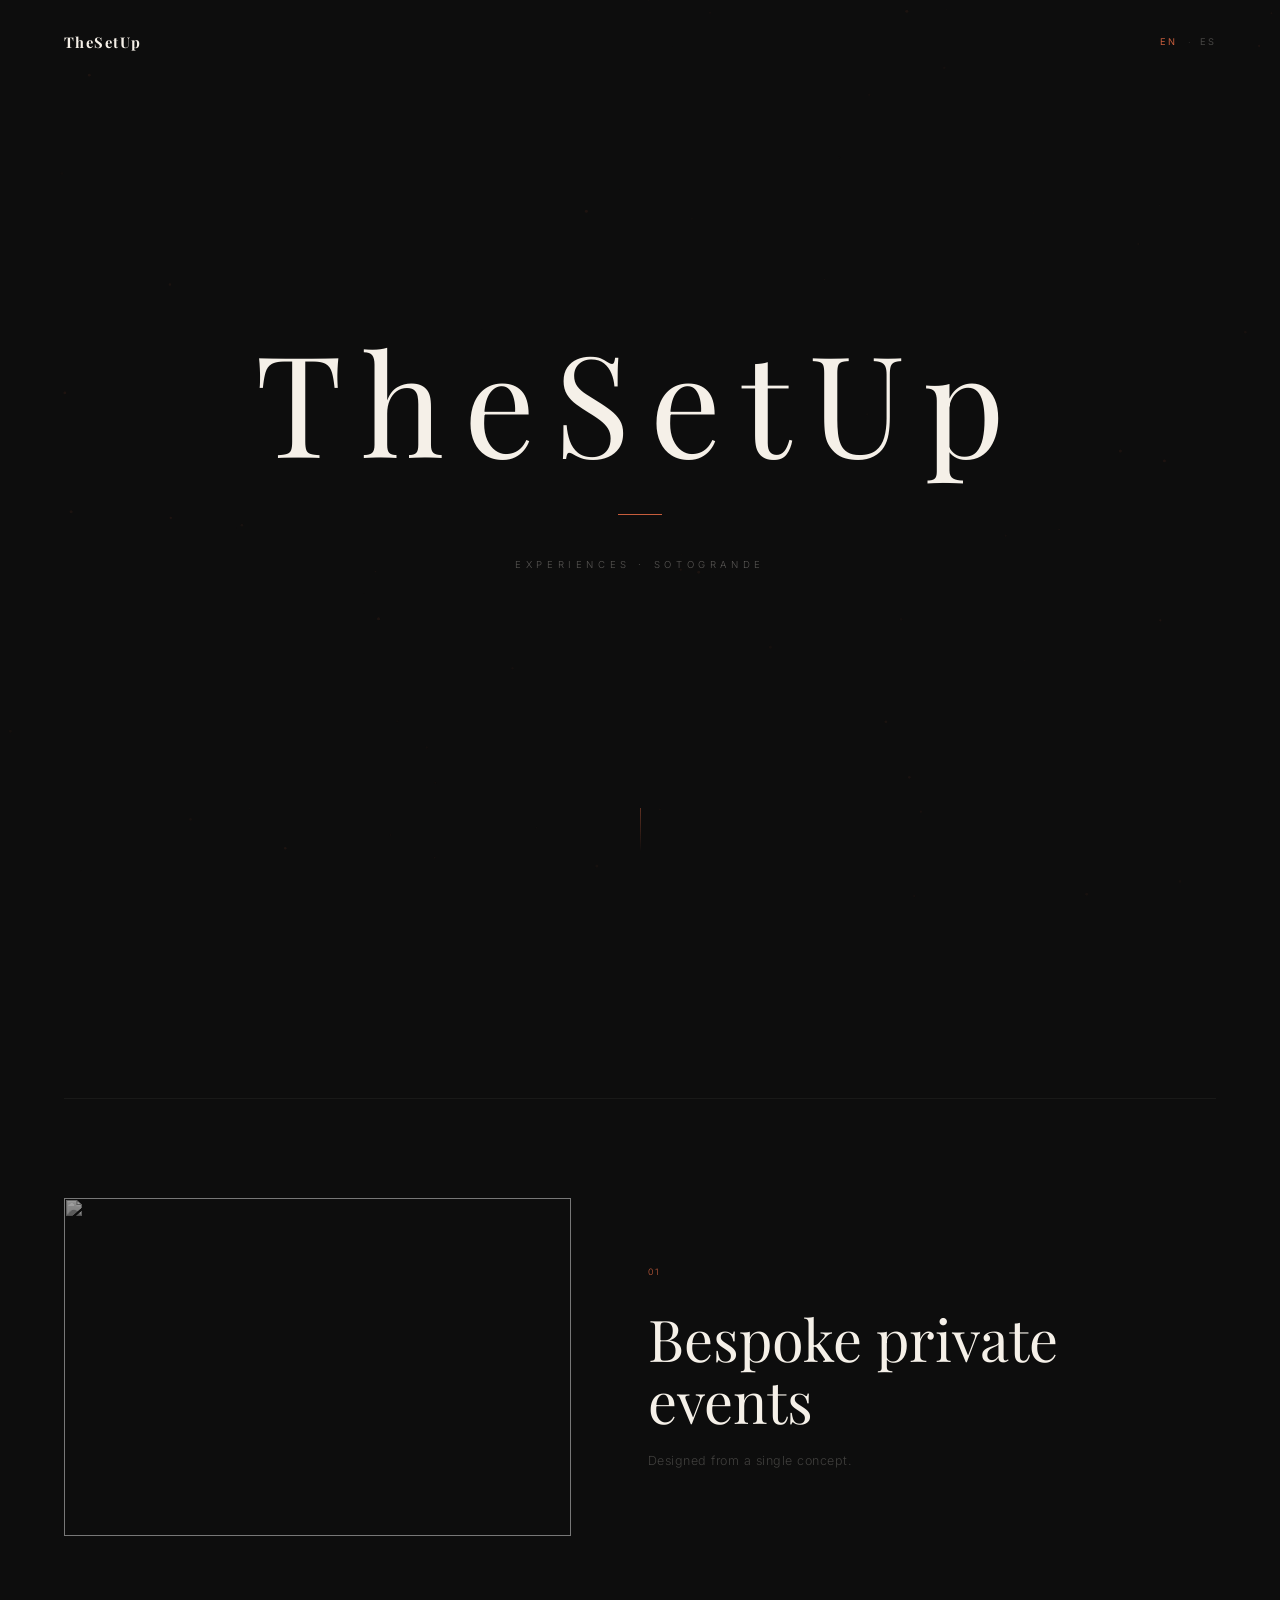
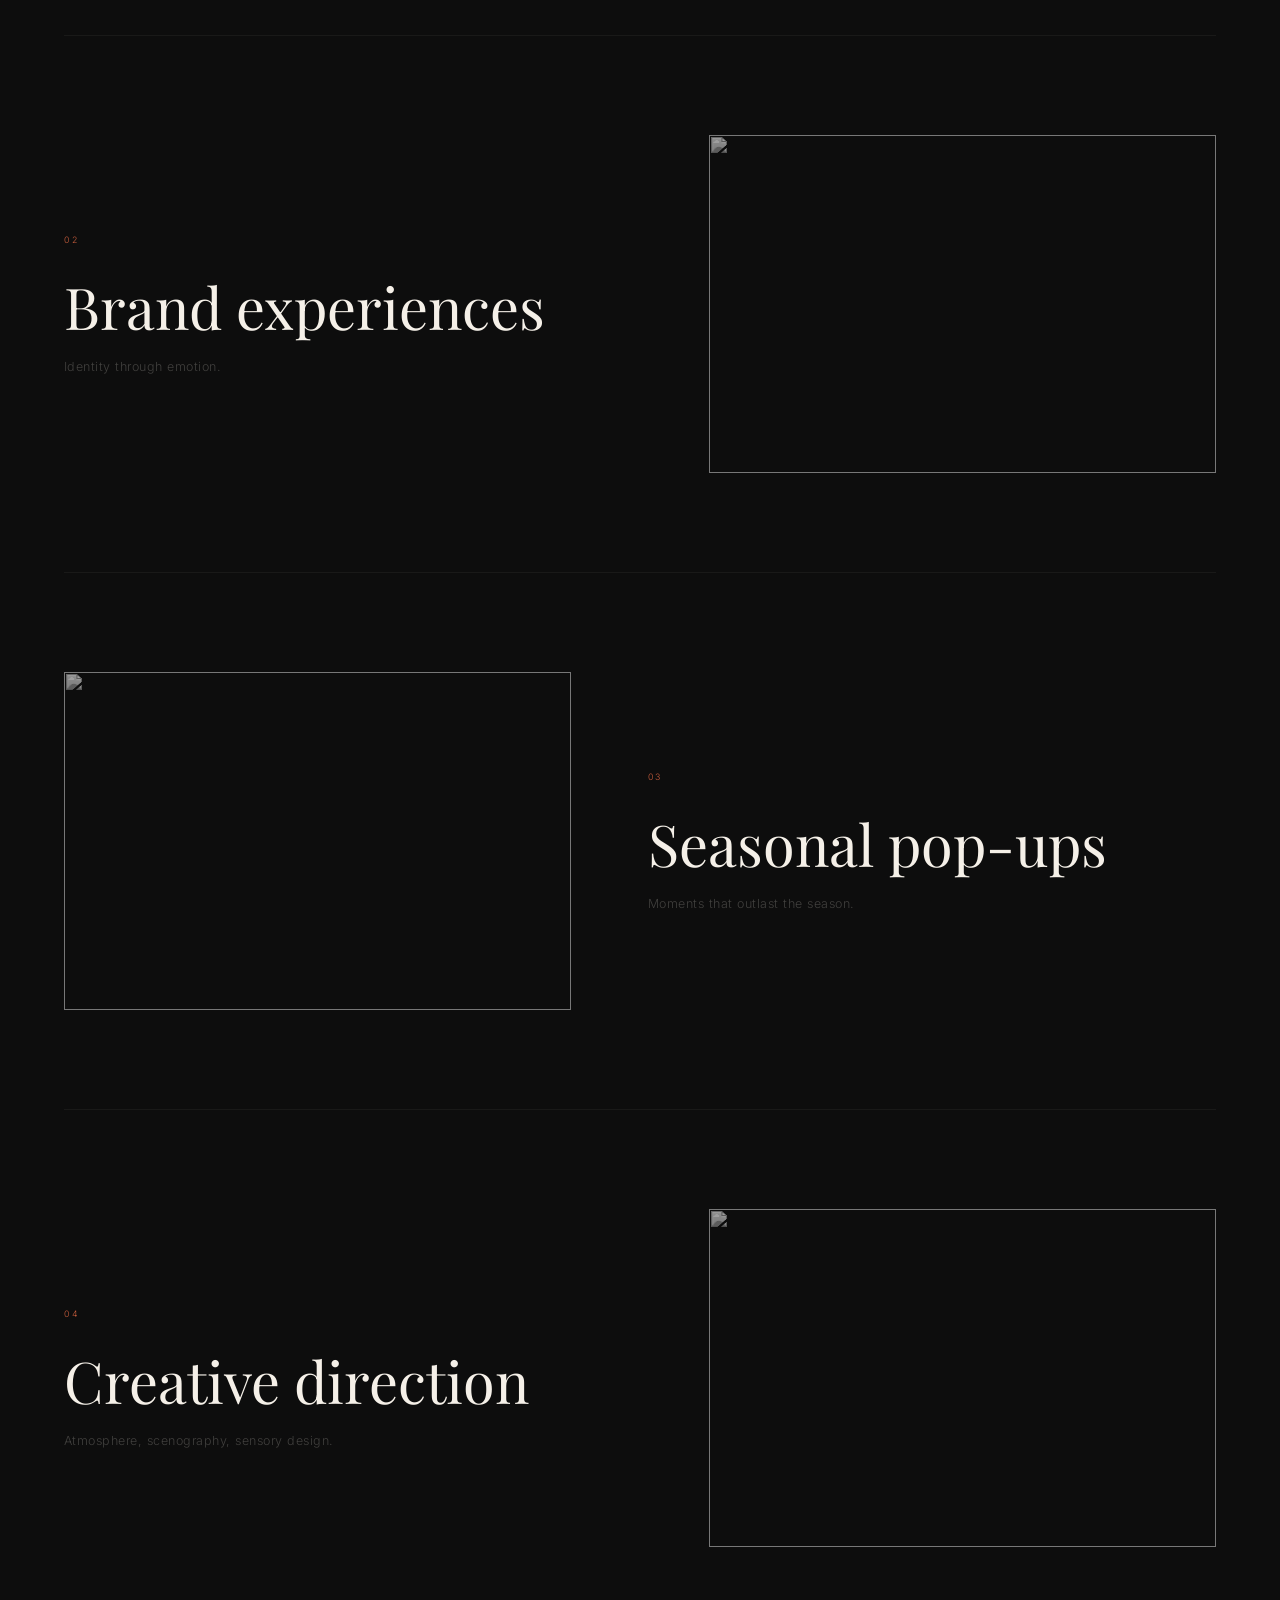
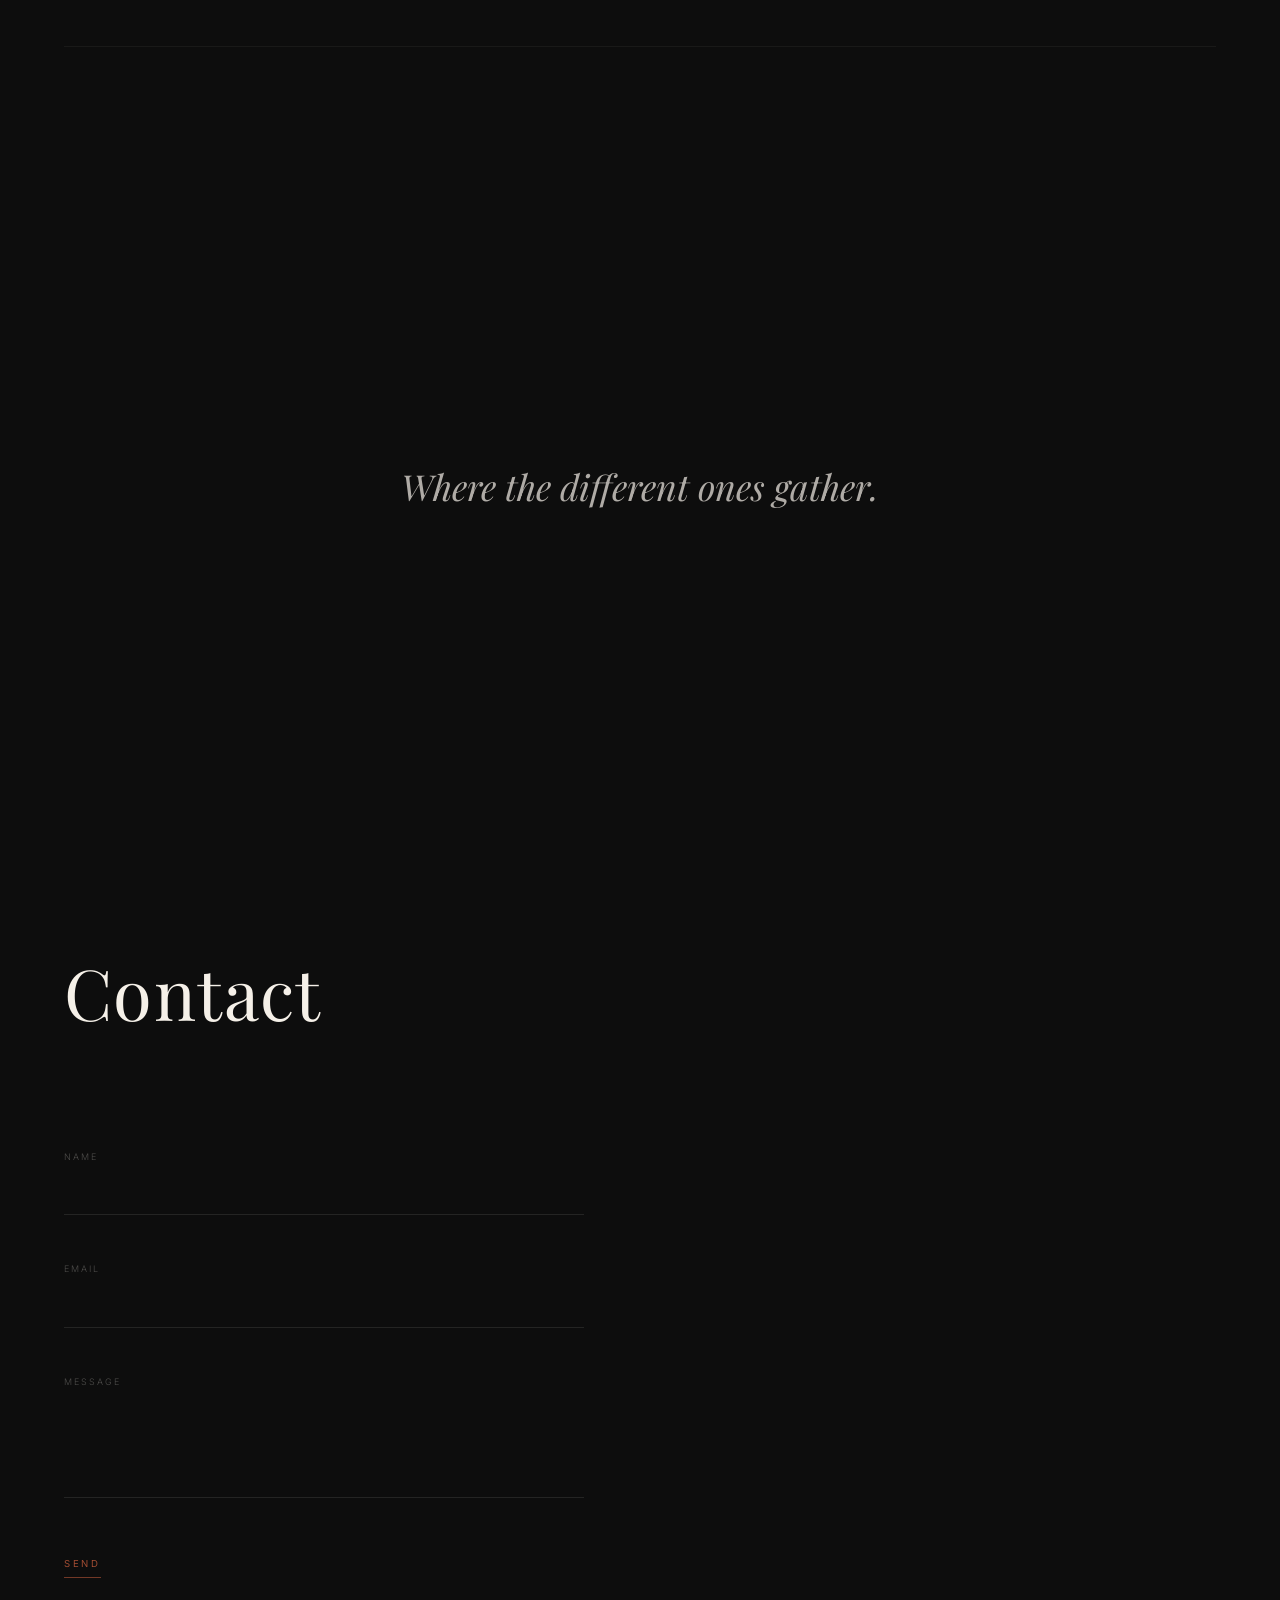
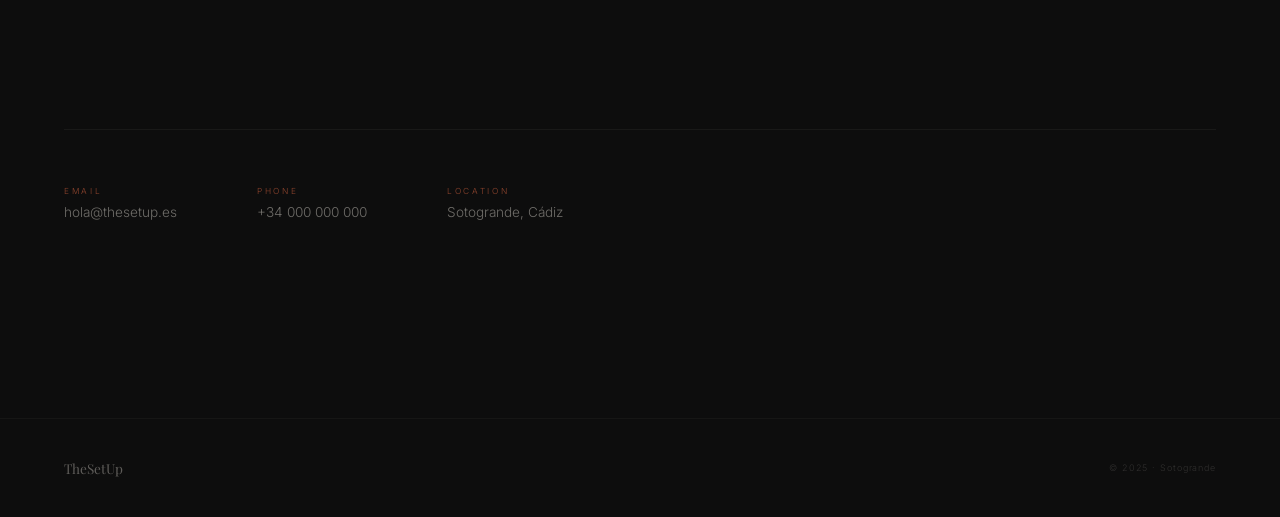
==== index.html @ 1ec66358 "cambiar fotos por tematica sotogrande" ====
<!DOCTYPE html>
<html lang="en">
<head>
  <meta charset="UTF-8">
  <meta name="viewport" content="width=device-width, initial-scale=1.0">
  <title>TheSetUp · Sotogrande</title>
  <meta name="description" content="Creative experiences studio. Sotogrande.">
  <link rel="preconnect" href="https://fonts.googleapis.com">
  <link rel="preconnect" href="https://fonts.gstatic.com" crossorigin>
  <link href="https://fonts.googleapis.com/css2?family=Playfair+Display:ital,wght@0,400;0,700;0,900;1,400;1,700&family=Inter:wght@300;400&display=swap" rel="stylesheet">

  <style>
    /* ── RESET ─────────────────────────────────────────── */
    *, *::before, *::after { box-sizing: border-box; margin: 0; padding: 0; }

    :root {
      --bg:  #0d0d0d;
      --fg:  #f5f0e8;
      --tc:  #C75D3C;
      --s:   0;   /* scroll progress 0–1, set by JS */
    }

    html { scroll-behavior: smooth; }

    body {
      background: var(--bg);
      color: var(--fg);
      font-family: 'Inter', sans-serif;
      font-weight: 300;
      overflow-x: hidden;
      -webkit-font-smoothing: antialiased;
      -moz-osx-font-smoothing: grayscale;
    }

    /* Scroll-reactive centre glow */
    body::after {
      content: '';
      position: fixed;
      inset: 0;
      background: radial-gradient(
        ellipse 70% 55% at 50% 50%,
        rgba(199,93,60,calc(var(--s) * .075)) 0%,
        transparent 70%
      );
      pointer-events: none;
      z-index: 0;
    }

    /* ── CANVAS ─────────────────────────────────────────── */
    #cvs {
      position: fixed;
      inset: 0;
      pointer-events: none;
      z-index: 0;
    }

    /* ── HEADER ─────────────────────────────────────────── */
    header {
      position: fixed;
      top: 0; left: 0; right: 0;
      z-index: 500;
      display: flex;
      justify-content: space-between;
      align-items: center;
      padding: 2rem 5vw;
    }

    .wordmark {
      font-family: 'Playfair Display', serif;
      font-size: .92rem;
      font-weight: 700;
      letter-spacing: .1em;
      color: var(--fg);
      text-decoration: none;
      opacity: 0;        /* revealed by JS once hero is passed */
      transition: opacity .7s ease;
    }

    /* Language selector */
    .lang {
      display: flex;
      align-items: center;
      gap: .65rem;
    }

    .lang-sep {
      font-size: .55rem;
      color: rgba(245,240,232,.18);
      user-select: none;
    }

    .lang-btn {
      background: none;
      border: none;
      font-family: 'Inter', sans-serif;
      font-size: .58rem;
      font-weight: 400;
      letter-spacing: .22em;
      text-transform: uppercase;
      color: rgba(245,240,232,.25);
      cursor: pointer;
      padding: 0;
      line-height: 1;
      transition: color .35s ease;
    }

    .lang-btn.on  { color: var(--tc); }
    .lang-btn:hover:not(.on) { color: rgba(245,240,232,.55); }

    /* ── SECTIONS ────────────────────────────────────────── */
    section { position: relative; z-index: 1; }

    /* ── HERO ───────────────────────────────────────────── */
    #hero {
      height: 100svh;
      display: flex;
      flex-direction: column;
      align-items: center;
      justify-content: center;
      text-align: center;
      padding: 0 5vw;
      position: relative;
    }

    .hero-title {
      font-family: 'Playfair Display', serif;
      font-size: clamp(4rem, 11vw, 14rem);
      font-weight: 400;
      letter-spacing: .14em;
      line-height: 1;
      opacity: 0;
      animation: fadeIn 2s .3s ease forwards;
    }

    .hero-rule {
      width: 44px;
      height: 1px;
      background: var(--tc);
      margin: 2.75rem auto;
      opacity: 0;
      animation: fadeIn 1s .9s ease forwards;
    }

    .hero-sub {
      font-size: .6rem;
      letter-spacing: .48em;
      text-transform: uppercase;
      color: rgba(245,240,232,.32);
      opacity: 0;
      animation: fadeIn 1s 1.25s ease forwards;
    }

    /* Scroll cue */
    .scroll-cue {
      position: absolute;
      bottom: 3rem;
      left: 50%;
      transform: translateX(-50%);
      display: flex;
      flex-direction: column;
      align-items: center;
      gap: .4rem;
      opacity: 0;
      animation: fadeIn .8s 2.2s ease forwards;
    }

    .scroll-cue-line {
      width: 1px;
      height: 44px;
      background: linear-gradient(to bottom, rgba(199,93,60,.45), transparent);
      animation: pulse 2.8s ease infinite;
    }

    @keyframes pulse {
      0%,100% { opacity: .2; }
      50%      { opacity: .85; }
    }

    /* ── CONCEPTS ────────────────────────────────────────── */
    #concepts {
      padding: 22vh 5vw 18vh;
    }

    .concept {
      padding: 11vh 0;
      border-top: 1px solid rgba(245,240,232,.05);
      display: flex;
      align-items: center;
      gap: clamp(2.5rem, 6vw, 6rem);
    }

    .concept:last-child {
      border-bottom: 1px solid rgba(245,240,232,.05);
    }

    .concept-n {
      display: block;
      font-size: .55rem;
      letter-spacing: .32em;
      color: var(--tc);
      margin-bottom: 1.9rem;
    }

    .concept-h {
      font-family: 'Playfair Display', serif;
      font-size: clamp(2.1rem, 4.5vw, 5.2rem);
      font-weight: 400;
      line-height: 1.08;
    }

    .concept-note {
      margin-top: 1.35rem;
      font-size: .78rem;
      color: rgba(245,240,232,.22);
      letter-spacing: .04em;
    }

    .concept--flip { flex-direction: row-reverse; }

    .concept-text { flex: 1; min-width: 0; }

    .concept-img {
      flex: 0 0 44%;
      aspect-ratio: 3 / 2;
      overflow: hidden;
    }

    .concept-img img {
      width: 100%;
      height: 100%;
      object-fit: cover;
      filter: grayscale(100%) brightness(.62);
      transition: filter .75s ease;
      display: block;
    }

    .concept:hover .concept-img img {
      filter: grayscale(15%) brightness(.85);
    }

    /* ── SOTOGRANDE ──────────────────────────────────────── */
    #sotogrande {
      padding: 28vh 5vw 30vh;
      text-align: center;
    }

    .soto-phrase {
      font-family: 'Playfair Display', serif;
      font-size: clamp(1.5rem, 2.8vw, 3rem);
      font-weight: 400;
      font-style: italic;
      color: rgba(245,240,232,.7);
      line-height: 1.45;
      max-width: 680px;
      margin: 0 auto;
    }

    /* ── CONTACT ─────────────────────────────────────────── */
    #contact {
      padding: 18vh 5vw 22vh;
    }

    .contact-h {
      font-family: 'Playfair Display', serif;
      font-size: clamp(2.8rem, 5.5vw, 7rem);
      font-weight: 400;
      margin-bottom: 7rem;
      letter-spacing: .02em;
    }

    .cform { max-width: 520px; }

    .fg { margin-bottom: 3rem; }

    .fg label {
      display: block;
      font-size: .56rem;
      letter-spacing: .22em;
      text-transform: uppercase;
      color: rgba(245,240,232,.28);
      margin-bottom: .7rem;
      transition: color .3s ease;
    }

    .fg:focus-within label { color: var(--tc); }

    .fg input,
    .fg textarea {
      width: 100%;
      background: none;
      border: none;
      border-bottom: 1px solid rgba(245,240,232,.1);
      padding: .7rem 0;
      color: var(--fg);
      font-family: 'Inter', sans-serif;
      font-size: .95rem;
      font-weight: 300;
      outline: none;
      transition: border-color .3s ease;
      cursor: text;
    }

    .fg input:focus,
    .fg textarea:focus   { border-bottom-color: var(--tc); }
    .fg textarea         { resize: none; height: 100px; }

    /* Focus ring for keyboard users */
    .fg input:focus-visible,
    .fg textarea:focus-visible { outline: 1px solid rgba(199,93,60,.4); outline-offset: 4px; }

    .send-btn {
      background: none;
      border: none;
      border-bottom: 1px solid rgba(199,93,60,.55);
      color: rgba(199,93,60,.8);
      font-family: 'Inter', sans-serif;
      font-size: .6rem;
      font-weight: 400;
      letter-spacing: .28em;
      text-transform: uppercase;
      padding: .5rem 0;
      cursor: pointer;
      transition: color .3s ease, border-color .3s ease;
    }

    .send-btn:hover { color: var(--fg); border-color: rgba(245,240,232,.4); }

    /* Focus ring for keyboard users */
    .send-btn:focus-visible {
      outline: 1px solid rgba(199,93,60,.5);
      outline-offset: 6px;
    }

    #form-msg {
      margin-top: 1.75rem;
      font-size: .72rem;
      letter-spacing: .06em;
      color: var(--tc);
      opacity: 0;
      transition: opacity .45s ease;
      height: 1em;
    }

    .contact-info {
      display: flex;
      flex-wrap: wrap;
      gap: 2.5rem 5rem;
      margin-top: 7rem;
      padding-top: 3.5rem;
      border-top: 1px solid rgba(245,240,232,.05);
    }

    .ci {
      display: flex;
      flex-direction: column;
      gap: .45rem;
    }

    .ci-label {
      font-size: .52rem;
      letter-spacing: .32em;
      text-transform: uppercase;
      color: rgba(199,93,60,.7);
    }

    .ci-val {
      font-size: .85rem;
      color: rgba(245,240,232,.42);
    }

    /* ── FOOTER ─────────────────────────────────────────── */
    footer {
      position: relative;
      z-index: 1;
      padding: 2.5rem 5vw;
      border-top: 1px solid rgba(245,240,232,.04);
      display: flex;
      justify-content: space-between;
      align-items: center;
    }

    .ft-w { font-family: 'Playfair Display', serif; font-size: .85rem; font-weight: 400; color: rgba(245,240,232,.35); }
    .ft-c { font-size: .56rem; letter-spacing: .1em; color: rgba(245,240,232,.15); }

    /* ── SCROLL REVEAL ───────────────────────────────────── */
    .rv {
      opacity: 0;
      transform: translateY(14px);
      transition: opacity 1.2s ease, transform 1.2s ease;
    }

    .rv.on { opacity: 1; transform: translateY(0); }
    .rv.d1  { transition-delay: .1s; }
    .rv.d2  { transition-delay: .22s; }
    .rv.d3  { transition-delay: .34s; }

    /* ── KEYFRAMES ───────────────────────────────────────── */
    @keyframes fadeIn {
      from { opacity: 0; }
      to   { opacity: 1; }
    }

    /* ── PREFERS-REDUCED-MOTION ──────────────────────────── */
    @media (prefers-reduced-motion: reduce) {
      *, *::before, *::after {
        animation-duration: .01ms !important;
        animation-delay:    .01ms !important;
        transition-duration:.01ms !important;
      }
      .rv { opacity: 1 !important; transform: none !important; }
      .hero-title, .hero-rule, .hero-sub, .scroll-cue { opacity: 1 !important; }
      .wordmark { opacity: 1 !important; }
      #cvs { display: none; }
    }

    /* ── RESPONSIVE ──────────────────────────────────────── */
    @media (max-width: 768px) {
      .concept,
      .concept--flip { flex-direction: column; }
      .concept-img { flex: none; width: 100%; aspect-ratio: 16 / 9; }
    }

    @media (max-width: 640px) {
      header { padding: 1.5rem 5vw; }
      footer { flex-direction: column; gap: .8rem; text-align: center; }
      .contact-info { gap: 2rem 3rem; }
      #concepts { padding: 18vh 5vw 14vh; }
      .concept { padding: 9vh 0; }
    }
  </style>
</head>
<body>

<!-- Particles -->
<canvas id="cvs" aria-hidden="true"></canvas>

<!-- ── HEADER ────────────────────────────────── -->
<header>
  <a href="#" class="wordmark" id="wm" aria-label="TheSetUp — inicio">TheSetUp</a>

  <nav class="lang" aria-label="Language / Idioma">
    <button class="lang-btn on" data-lang="en" aria-label="Switch to English" aria-pressed="true">EN</button>
    <span class="lang-sep" aria-hidden="true">·</span>
    <button class="lang-btn"    data-lang="es" aria-label="Cambiar a español" aria-pressed="false">ES</button>
  </nav>
</header>

<!-- ── HERO ──────────────────────────────────── -->
<section id="hero" aria-label="TheSetUp">
  <h1 class="hero-title">TheSetUp</h1>
  <div class="hero-rule" aria-hidden="true"></div>
  <p class="hero-sub"
     data-en="Experiences · Sotogrande"
     data-es="Experiencias · Sotogrande">Experiences · Sotogrande</p>

  <div class="scroll-cue" aria-hidden="true">
    <div class="scroll-cue-line"></div>
  </div>
</section>

<!-- ── CONCEPTS ───────────────────────────────── -->
<section id="concepts" aria-label="Services">

  <!-- 01 · imagen izquierda, texto derecha -->
  <article class="concept rv">
    <div class="concept-img">
      <img src="https://images.unsplash.com/photo-1530103862676-de8c9debad1d?w=800&amp;h=534&amp;fit=crop&amp;q=80"
           alt="" role="presentation" loading="lazy">
    </div>
    <div class="concept-text">
      <span class="concept-n" aria-hidden="true">01</span>
      <h2 class="concept-h"
          data-en="Bespoke private events"
          data-es="Eventos privados a medida">Bespoke private events</h2>
      <p class="concept-note"
         data-en="Designed from a single concept."
         data-es="Diseñados desde un concepto único.">Designed from a single concept.</p>
    </div>
  </article>

  <!-- 02 · texto izquierda, imagen derecha -->
  <article class="concept concept--flip rv d1">
    <div class="concept-img">
      <img src="https://images.unsplash.com/photo-1544551763-46a013bb70d5?w=800&amp;h=534&amp;fit=crop&amp;q=80"
           alt="" role="presentation" loading="lazy">
    </div>
    <div class="concept-text">
      <span class="concept-n" aria-hidden="true">02</span>
      <h2 class="concept-h"
          data-en="Brand experiences"
          data-es="Experiencias de marca">Brand experiences</h2>
      <p class="concept-note"
         data-en="Identity through emotion."
         data-es="Identidad a través de la emoción.">Identity through emotion.</p>
    </div>
  </article>

  <!-- 03 · imagen izquierda, texto derecha -->
  <article class="concept rv d2">
    <div class="concept-img">
      <img src="https://images.unsplash.com/photo-1516483638261-f4dbaf036963?w=800&amp;h=534&amp;fit=crop&amp;q=80"
           alt="" role="presentation" loading="lazy">
    </div>
    <div class="concept-text">
      <span class="concept-n" aria-hidden="true">03</span>
      <h2 class="concept-h"
          data-en="Seasonal pop-ups"
          data-es="Pop-ups estacionales">Seasonal pop-ups</h2>
      <p class="concept-note"
         data-en="Moments that outlast the season."
         data-es="Momentos que van más allá de la temporada.">Moments that outlast the season.</p>
    </div>
  </article>

  <!-- 04 · texto izquierda, imagen derecha -->
  <article class="concept concept--flip rv d3">
    <div class="concept-img">
      <img src="https://images.unsplash.com/photo-1519225421980-715cb0215aed?w=800&amp;h=534&amp;fit=crop&amp;q=80"
           alt="" role="presentation" loading="lazy">
    </div>
    <div class="concept-text">
      <span class="concept-n" aria-hidden="true">04</span>
      <h2 class="concept-h"
          data-en="Creative direction"
          data-es="Dirección creativa">Creative direction</h2>
      <p class="concept-note"
         data-en="Atmosphere, scenography, sensory design."
         data-es="Atmósfera, escenografía, diseño sensorial.">Atmosphere, scenography, sensory design.</p>
    </div>
  </article>

</section>

<!-- ── SOTOGRANDE ─────────────────────────────── -->
<section id="sotogrande" aria-label="Sotogrande">
  <p class="soto-phrase rv"
     data-en="Where the different ones gather."
     data-es="Donde se reúnen los que buscan algo distinto.">
    Where the different ones gather.
  </p>
</section>

<!-- ── CONTACT ────────────────────────────────── -->
<section id="contact">
  <h2 class="contact-h rv"
      data-en="Contact"
      data-es="Contacto">Contact</h2>

  <form class="cform rv d1" id="cform" novalidate aria-label="Contact form">
    <div class="fg">
      <label for="f-name"
             data-en="Name"
             data-es="Nombre">Name</label>
      <input type="text"  id="f-name" name="name"    autocomplete="name"  required aria-required="true">
    </div>
    <div class="fg">
      <label for="f-email">Email</label>
      <input type="email" id="f-email" name="email"   autocomplete="email" required aria-required="true">
    </div>
    <div class="fg">
      <label for="f-msg"
             data-en="Message"
             data-es="Mensaje">Message</label>
      <textarea           id="f-msg"  name="message"                       required aria-required="true"></textarea>
    </div>
    <button type="submit" class="send-btn"
            data-en="Send"
            data-es="Enviar">Send</button>
    <p id="form-msg" role="status" aria-live="polite"></p>
  </form>

  <div class="contact-info rv d2">
    <div class="ci">
      <span class="ci-label">Email</span>
      <span class="ci-val">hola@thesetup.es</span>
    </div>
    <div class="ci">
      <span class="ci-label"
            data-en="Phone"
            data-es="Teléfono">Phone</span>
      <span class="ci-val">+34 000 000 000</span>
    </div>
    <div class="ci">
      <span class="ci-label"
            data-en="Location"
            data-es="Sede">Location</span>
      <span class="ci-val">Sotogrande, Cádiz</span>
    </div>
  </div>
</section>

<!-- ── FOOTER ─────────────────────────────────── -->
<footer>
  <span class="ft-w">TheSetUp</span>
  <span class="ft-c">© 2025 · Sotogrande</span>
</footer>


<script>
'use strict';

/* ════════════════════════════════════════════════════
   LANGUAGE SYSTEM
   ════════════════════════════════════════════════════ */
const LANGS  = ['en', 'es'];
const FMSGS  = {
  ok:   { en: "Message sent. We'll be in touch.",  es: 'Mensaje enviado. Nos ponemos en contacto pronto.' },
  miss: { en: 'Please fill in all fields.',        es: 'Por favor, completa todos los campos.'           }
};

let lang = localStorage.getItem('tsu-lang') || 'en';
if (!LANGS.includes(lang)) lang = 'en';

function applyLang(l) {
  lang = l;
  document.documentElement.lang = l;
  localStorage.setItem('tsu-lang', l);

  document.querySelectorAll('[data-en]').forEach(el => {
    el.textContent = el.dataset[l];
  });

  document.querySelectorAll('.lang-btn').forEach(btn => {
    const active = btn.dataset.lang === l;
    btn.classList.toggle('on', active);
    btn.setAttribute('aria-pressed', active.toString());
  });
}

applyLang(lang);  /* apply on load */

document.querySelectorAll('.lang-btn').forEach(btn => {
  btn.addEventListener('click', () => applyLang(btn.dataset.lang));
});

/* ════════════════════════════════════════════════════
   PARTICLES
   ════════════════════════════════════════════════════ */
(function particles() {
  if (window.matchMedia('(prefers-reduced-motion: reduce)').matches) return;

  const cvs = document.getElementById('cvs');
  const ctx = cvs.getContext('2d');
  const mob = window.innerWidth < 640;
  const N   = mob ? 24 : 72;
  const CD  = 100;   /* connection distance */

  let W, H, sp = 0, pmx = null, pmy = null;
  const pts = [];

  function resize() {
    W = cvs.width  = window.innerWidth;
    H = cvs.height = window.innerHeight;
  }
  resize();
  window.addEventListener('resize', resize, { passive: true });

  document.addEventListener('mousemove', e => {
    pmx = e.clientX;
    pmy = e.clientY;
  }, { passive: true });

  for (let i = 0; i < N; i++) {
    const vx = (Math.random() - .5) * .22;
    const vy = (Math.random() - .5) * .22;
    pts.push({ x: Math.random()*W, y: Math.random()*H, r: Math.random()*1.3+.3,
               vx, vy, bvx: vx, bvy: vy, maxA: Math.random()*.35+.05, a: 0 });
  }

  function frame() {
    ctx.clearRect(0, 0, W, H);

    for (const p of pts) {
      if (pmx !== null) {
        const dx = pmx - p.x, dy = pmy - p.y;
        const d2 = dx*dx + dy*dy;
        if (d2 < 12100) {
          const f = (1 - Math.sqrt(d2)/110) * .0032;
          p.vx -= dx * f;
          p.vy -= dy * f;
        }
      }
      p.vx += (p.bvx - p.vx) * .04;
      p.vy += (p.bvy - p.vy) * .04;
      p.x  += p.vx;
      p.y  += p.vy;
      if (p.x < 0) p.x = W; else if (p.x > W) p.x = 0;
      if (p.y < 0) p.y = H; else if (p.y > H) p.y = 0;

      const tgt = p.maxA * Math.max(.02, sp * 1.35);
      p.a += (Math.min(tgt, p.maxA) - p.a) * .02;

      ctx.beginPath();
      ctx.arc(p.x, p.y, p.r, 0, 6.2832);
      ctx.fillStyle = `rgba(199,93,60,${p.a})`;
      ctx.fill();
    }

    /* Connection lines — desktop only */
    if (!mob) {
      for (let i = 0; i < pts.length; i++) {
        for (let j = i+1; j < pts.length; j++) {
          const dx = pts[i].x-pts[j].x, dy = pts[i].y-pts[j].y;
          const d  = Math.sqrt(dx*dx+dy*dy);
          if (d < CD) {
            const a = (1 - d/CD) * .055 * sp;
            if (a < .003) continue;
            ctx.beginPath();
            ctx.moveTo(pts[i].x, pts[i].y);
            ctx.lineTo(pts[j].x, pts[j].y);
            ctx.strokeStyle = `rgba(199,93,60,${a})`;
            ctx.lineWidth = .4;
            ctx.stroke();
          }
        }
      }
    }
    requestAnimationFrame(frame);
  }
  frame();

  window._pScroll = v => { sp = v; };
})();

/* ════════════════════════════════════════════════════
   SCROLL  — progress, bg warmth, particle opacity,
             wordmark reveal
   ════════════════════════════════════════════════════ */
const wm   = document.getElementById('wm');
const hero = document.getElementById('hero');
let raf    = false;

function onScroll() {
  if (raf) return;
  raf = true;
  requestAnimationFrame(() => {
    const maxH = document.documentElement.scrollHeight - window.innerHeight;
    const prog = maxH > 0 ? Math.min(window.scrollY / maxH, 1) : 0;

    document.documentElement.style.setProperty('--s', prog);

    /* Subtle background warmth */
    const w = Math.round(prog * 9);
    document.body.style.backgroundColor = `rgb(${13+w},${13+Math.round(w*.45)},13)`;

    /* Particles */
    if (window._pScroll) window._pScroll(prog);

    /* Reveal wordmark once hero is mostly scrolled past */
    if (wm && hero) {
      const threshold = hero.offsetHeight * .72;
      wm.style.opacity = window.scrollY > threshold ? '1' : '0';
    }

    raf = false;
  });
}

window.addEventListener('scroll', onScroll, { passive: true });
onScroll();

/* ════════════════════════════════════════════════════
   INTERSECTION OBSERVER  — scroll reveal
   ════════════════════════════════════════════════════ */
if (!window.matchMedia('(prefers-reduced-motion: reduce)').matches) {
  const obs = new IntersectionObserver(entries => {
    entries.forEach(e => {
      if (e.isIntersecting) { e.target.classList.add('on'); obs.unobserve(e.target); }
    });
  }, { threshold: .1 });

  document.querySelectorAll('.rv').forEach(el => obs.observe(el));
} else {
  document.querySelectorAll('.rv').forEach(el => el.classList.add('on'));
}

/* ════════════════════════════════════════════════════
   FORM
   ════════════════════════════════════════════════════ */
const form = document.getElementById('cform');
const fmsg = document.getElementById('form-msg');

if (form && fmsg) {
  form.addEventListener('submit', e => {
    e.preventDefault();
    const filled = ['f-name','f-email','f-msg'].every(id => {
      return document.getElementById(id).value.trim().length > 0;
    });
    const m = filled ? FMSGS.ok[lang] : FMSGS.miss[lang];
    fmsg.textContent = m;
    fmsg.style.opacity = '1';
    if (filled) form.reset();
    clearTimeout(form._t);
    form._t = setTimeout(() => { fmsg.style.opacity = '0'; }, 5500);
  });
}
</script>
</body>
</html>
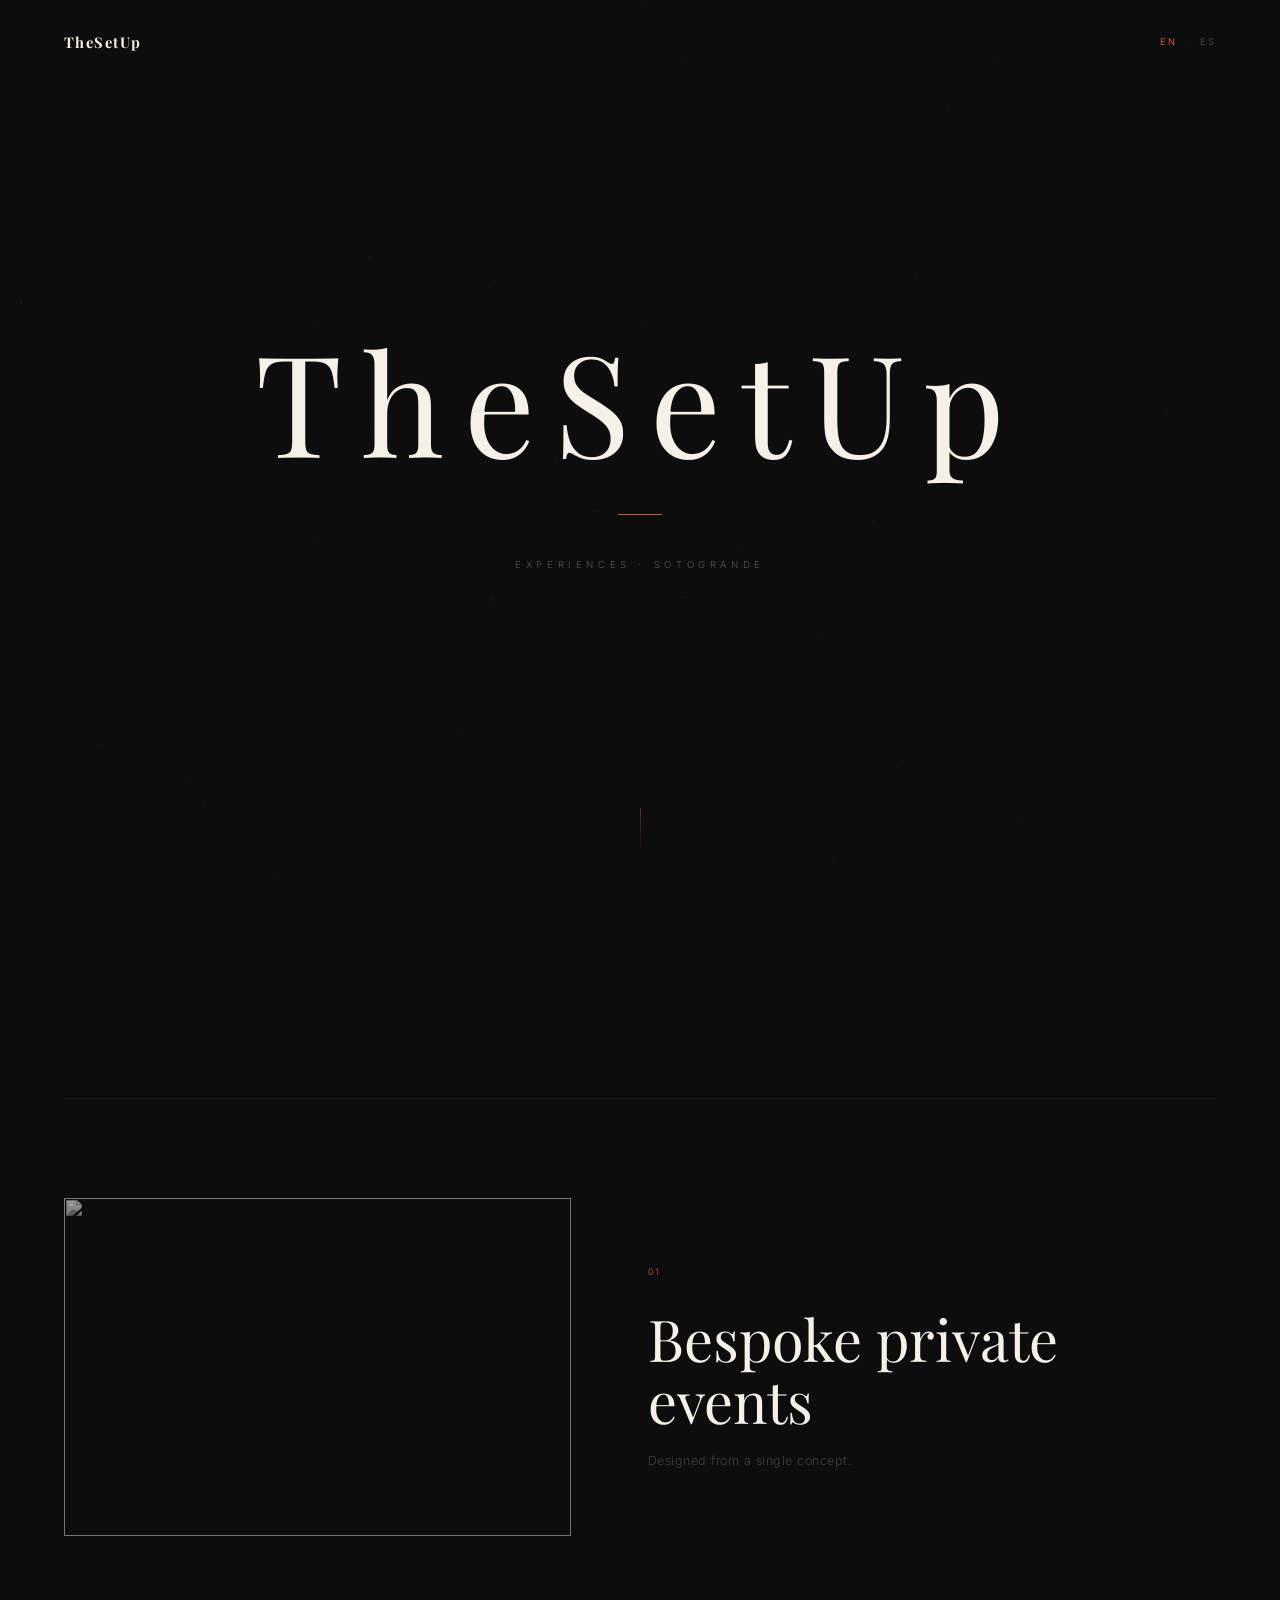
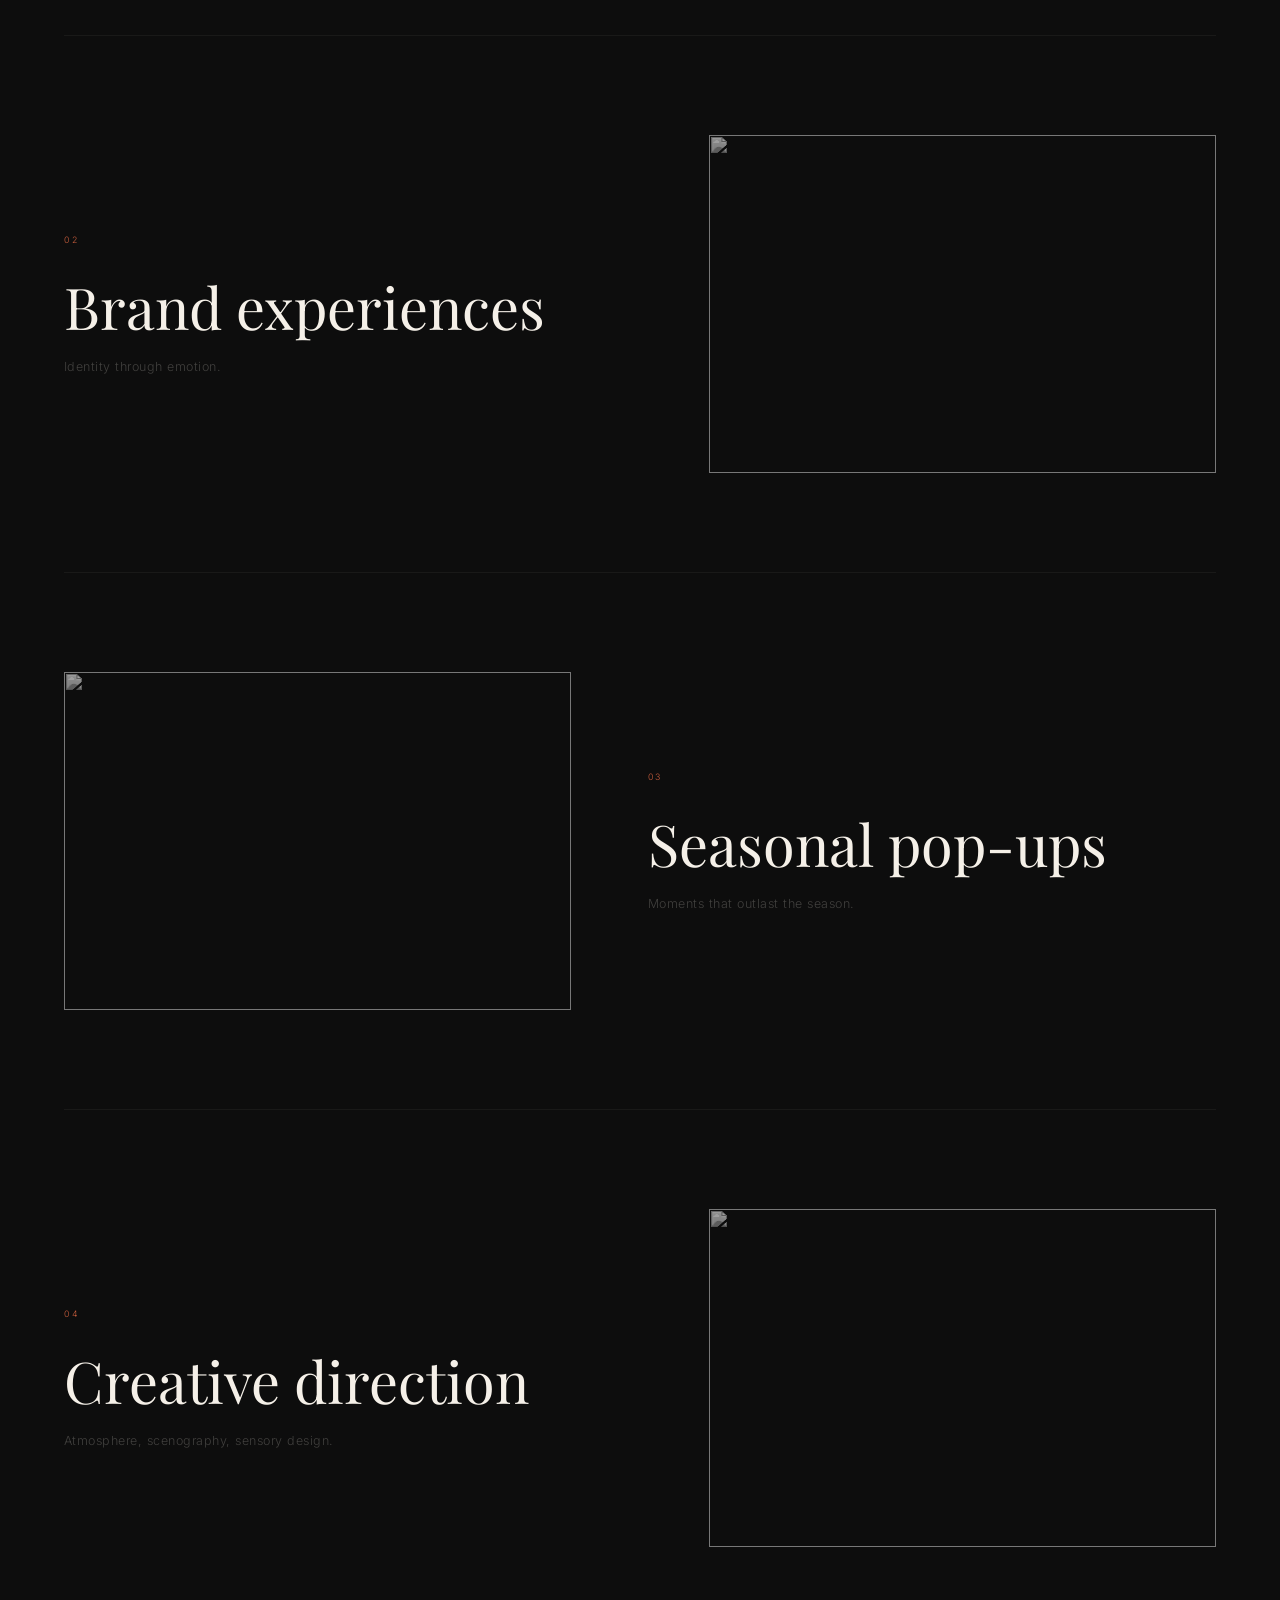
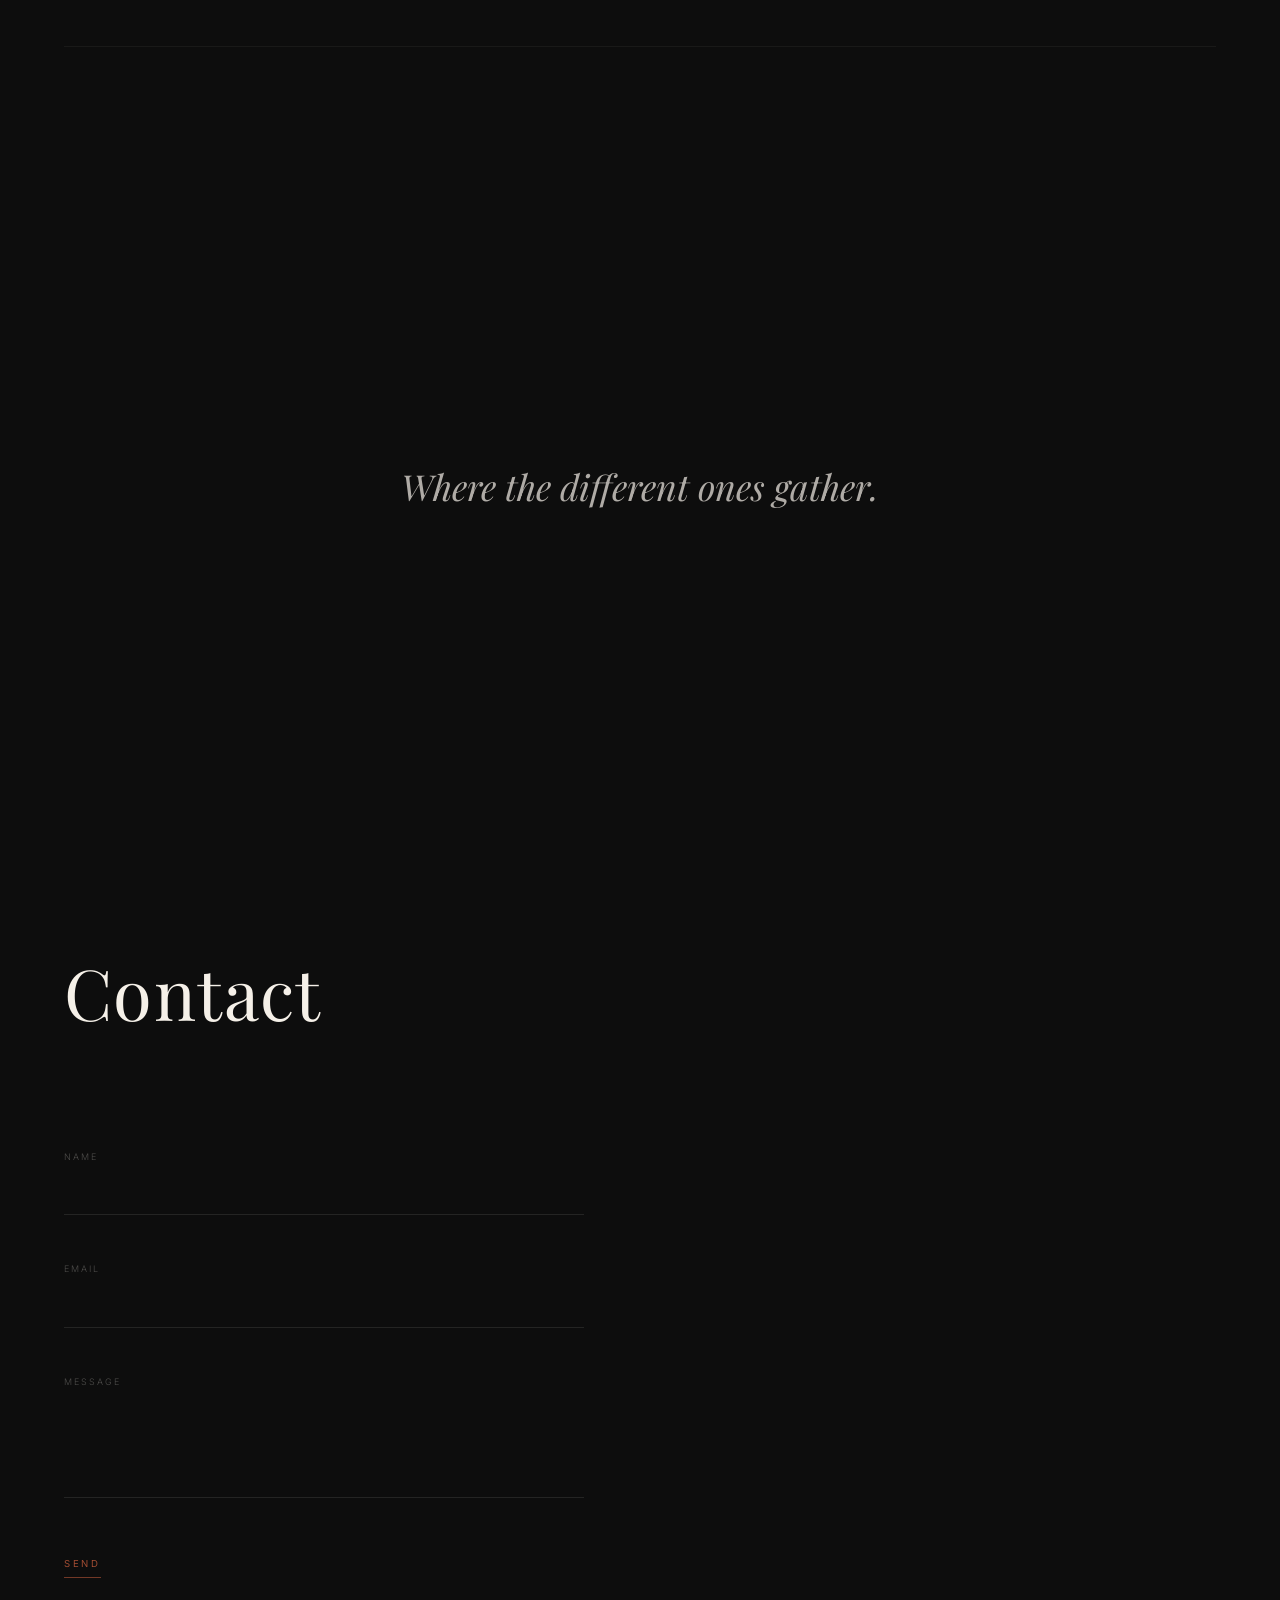
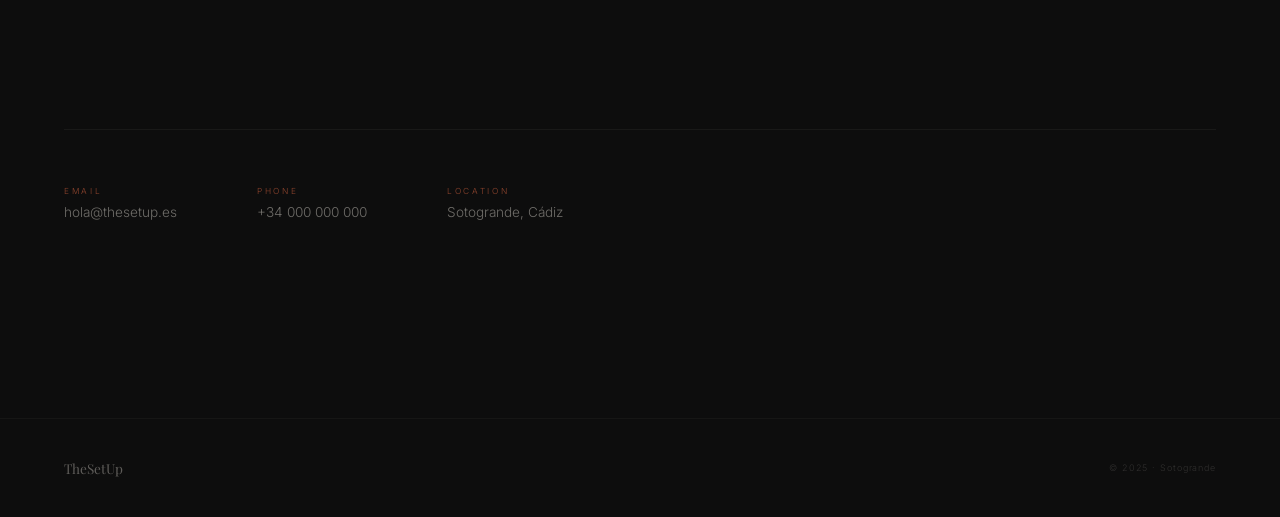
==== commit d82e96ca: "cambiar fotos concepto 01 y 03 por imágenes más acordes - 01 Bespoke private events: globos genérico" ====
--- a/index.html
+++ b/index.html
@@ -464,7 +464,7 @@
   <!-- 01 · imagen izquierda, texto derecha -->
   <article class="concept rv">
     <div class="concept-img">
-      <img src="https://images.unsplash.com/photo-1530103862676-de8c9debad1d?w=800&amp;h=534&amp;fit=crop&amp;q=80"
+      <img src="https://images.unsplash.com/photo-1414235077428-338989a2e8c0?w=800&amp;h=534&amp;fit=crop&amp;q=80"
            alt="" role="presentation" loading="lazy">
     </div>
     <div class="concept-text">
@@ -498,7 +498,7 @@
   <!-- 03 · imagen izquierda, texto derecha -->
   <article class="concept rv d2">
     <div class="concept-img">
-      <img src="https://images.unsplash.com/photo-1516483638261-f4dbaf036963?w=800&amp;h=534&amp;fit=crop&amp;q=80"
+      <img src="https://images.unsplash.com/photo-1559339352-11d035aa65de?w=800&amp;h=534&amp;fit=crop&amp;q=80"
            alt="" role="presentation" loading="lazy">
     </div>
     <div class="concept-text">
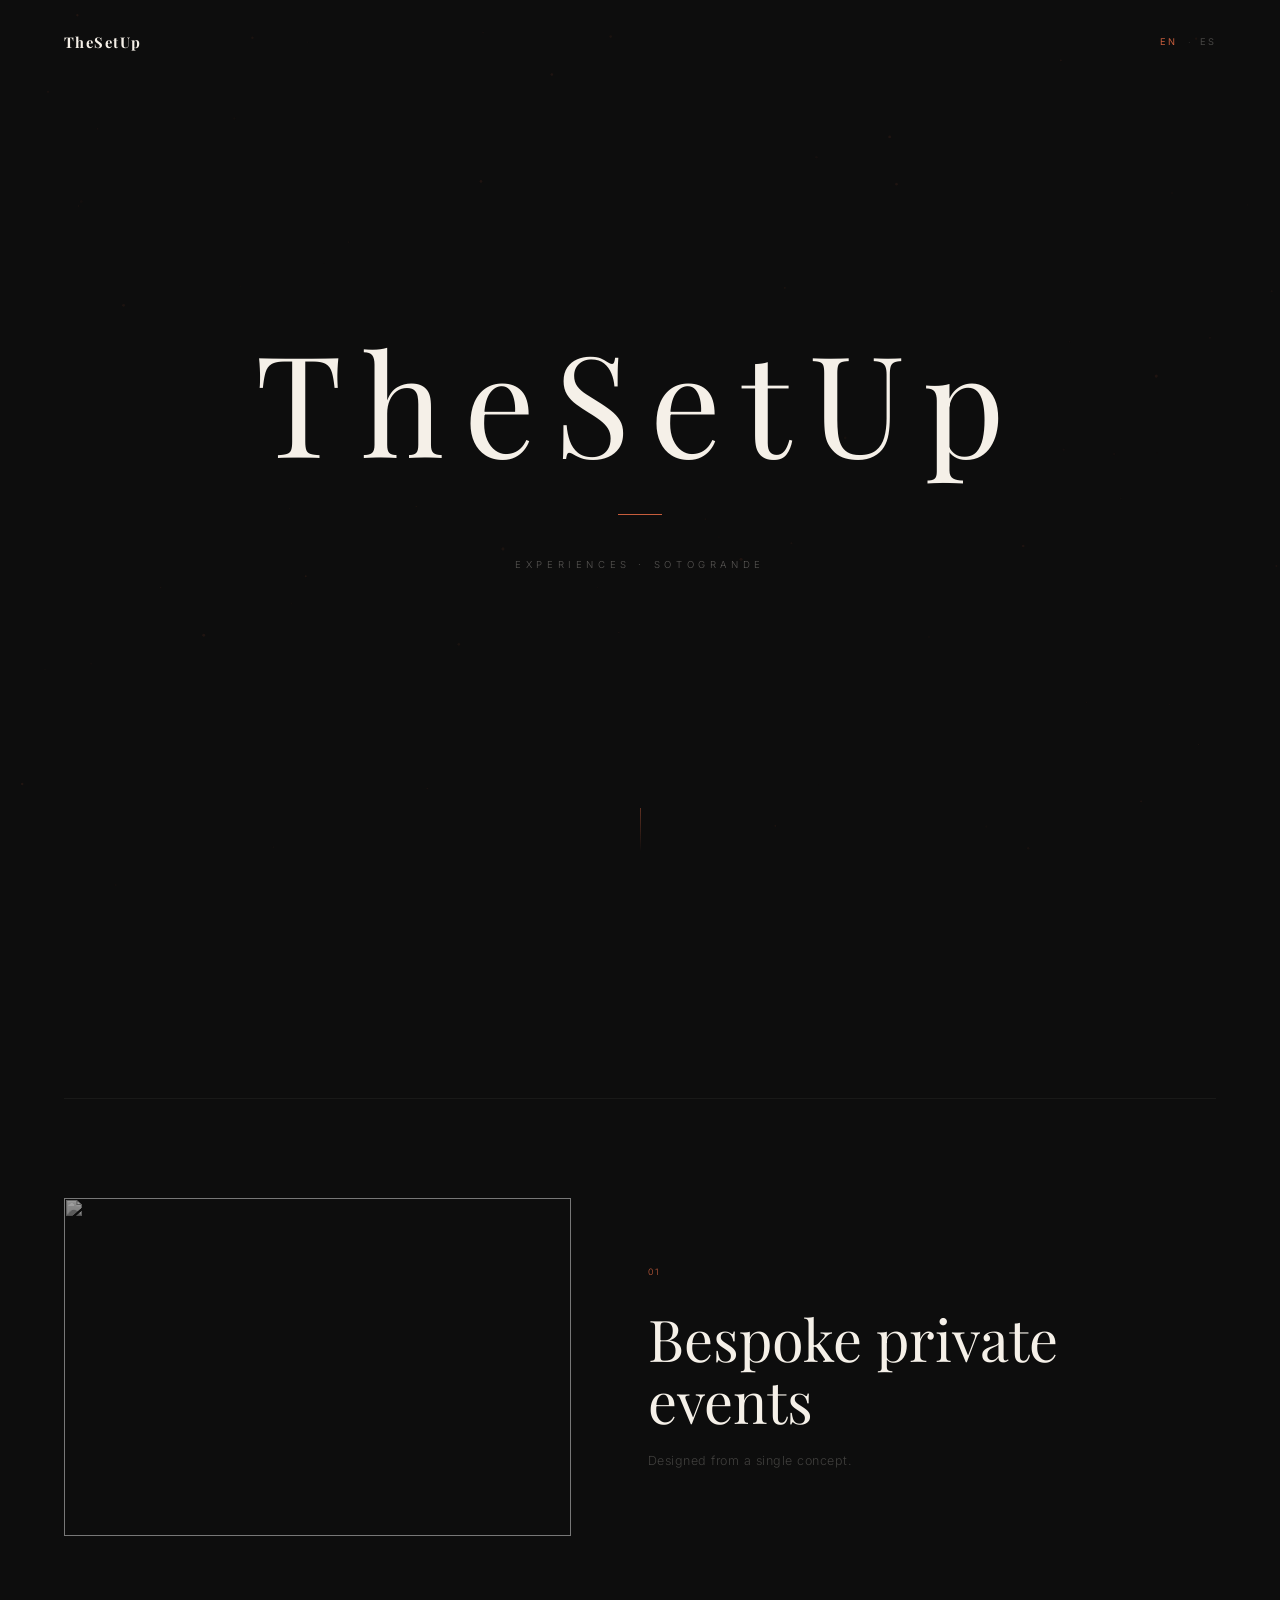
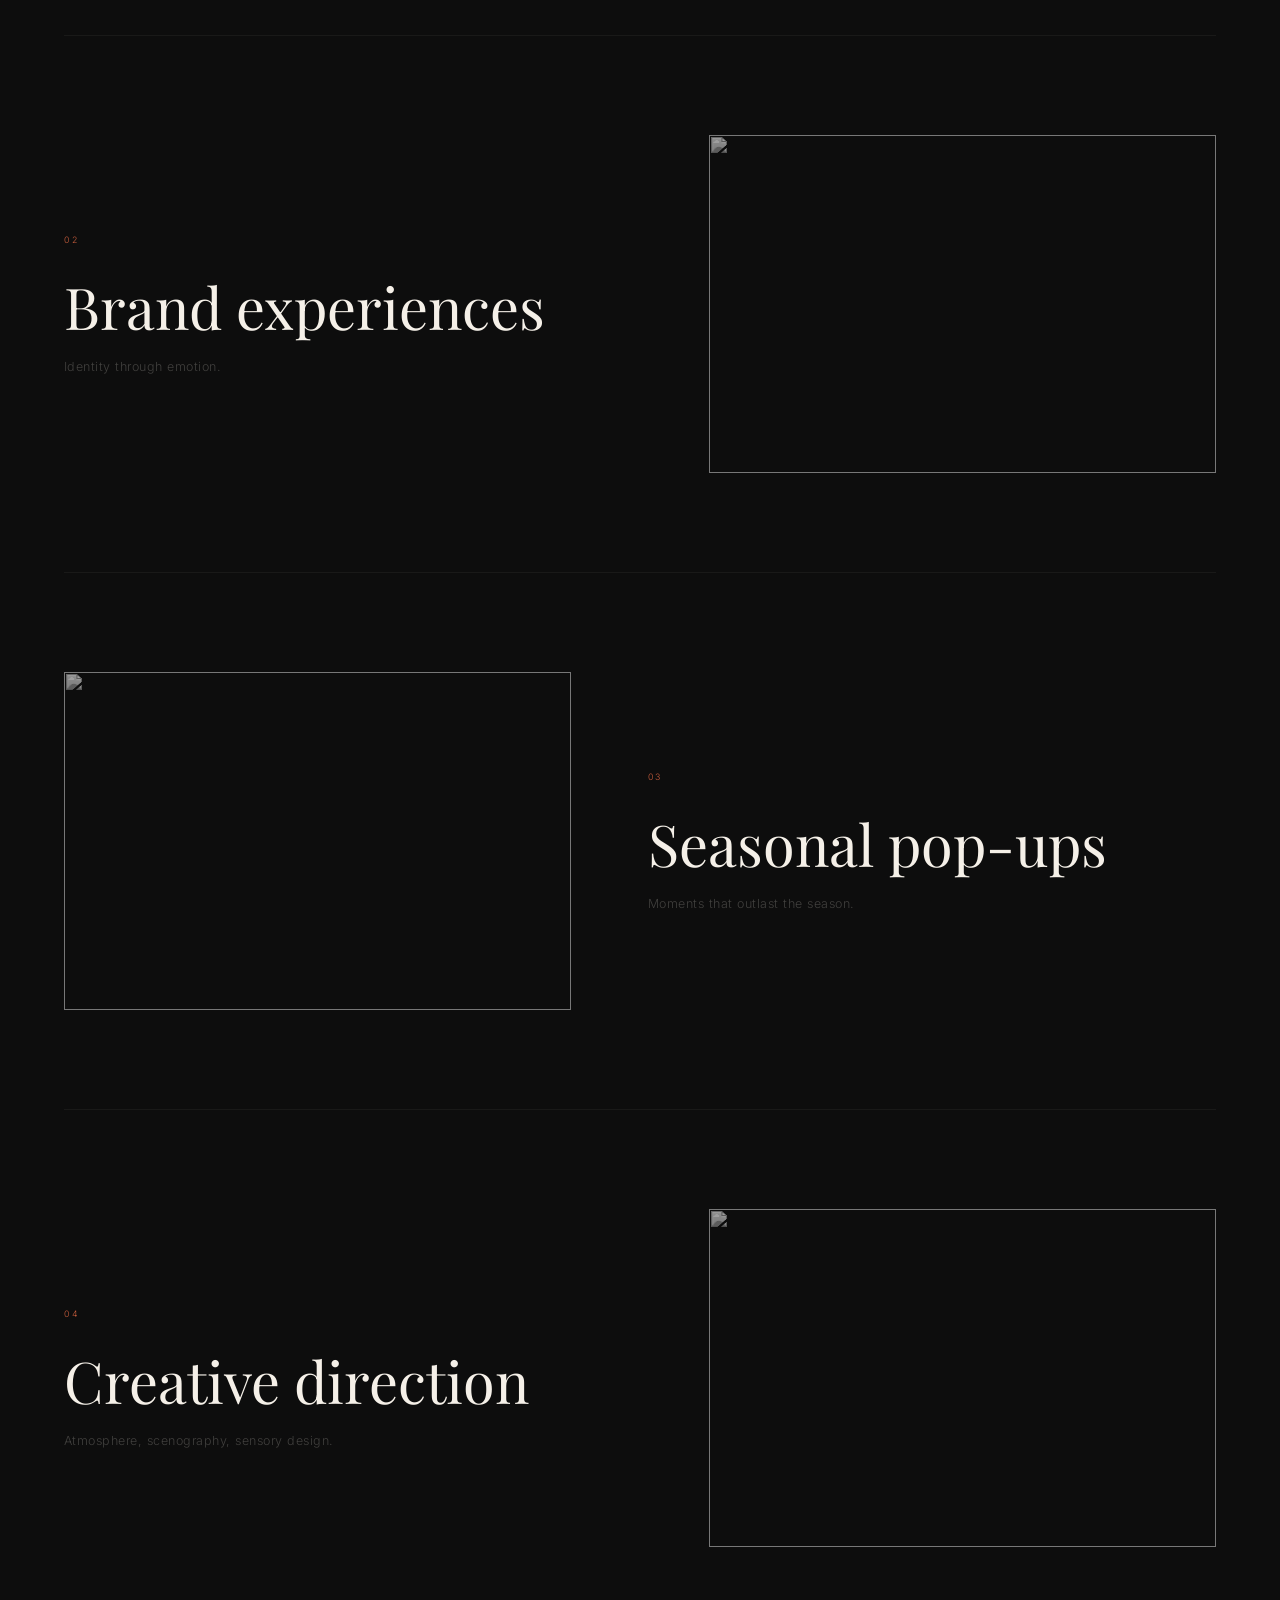
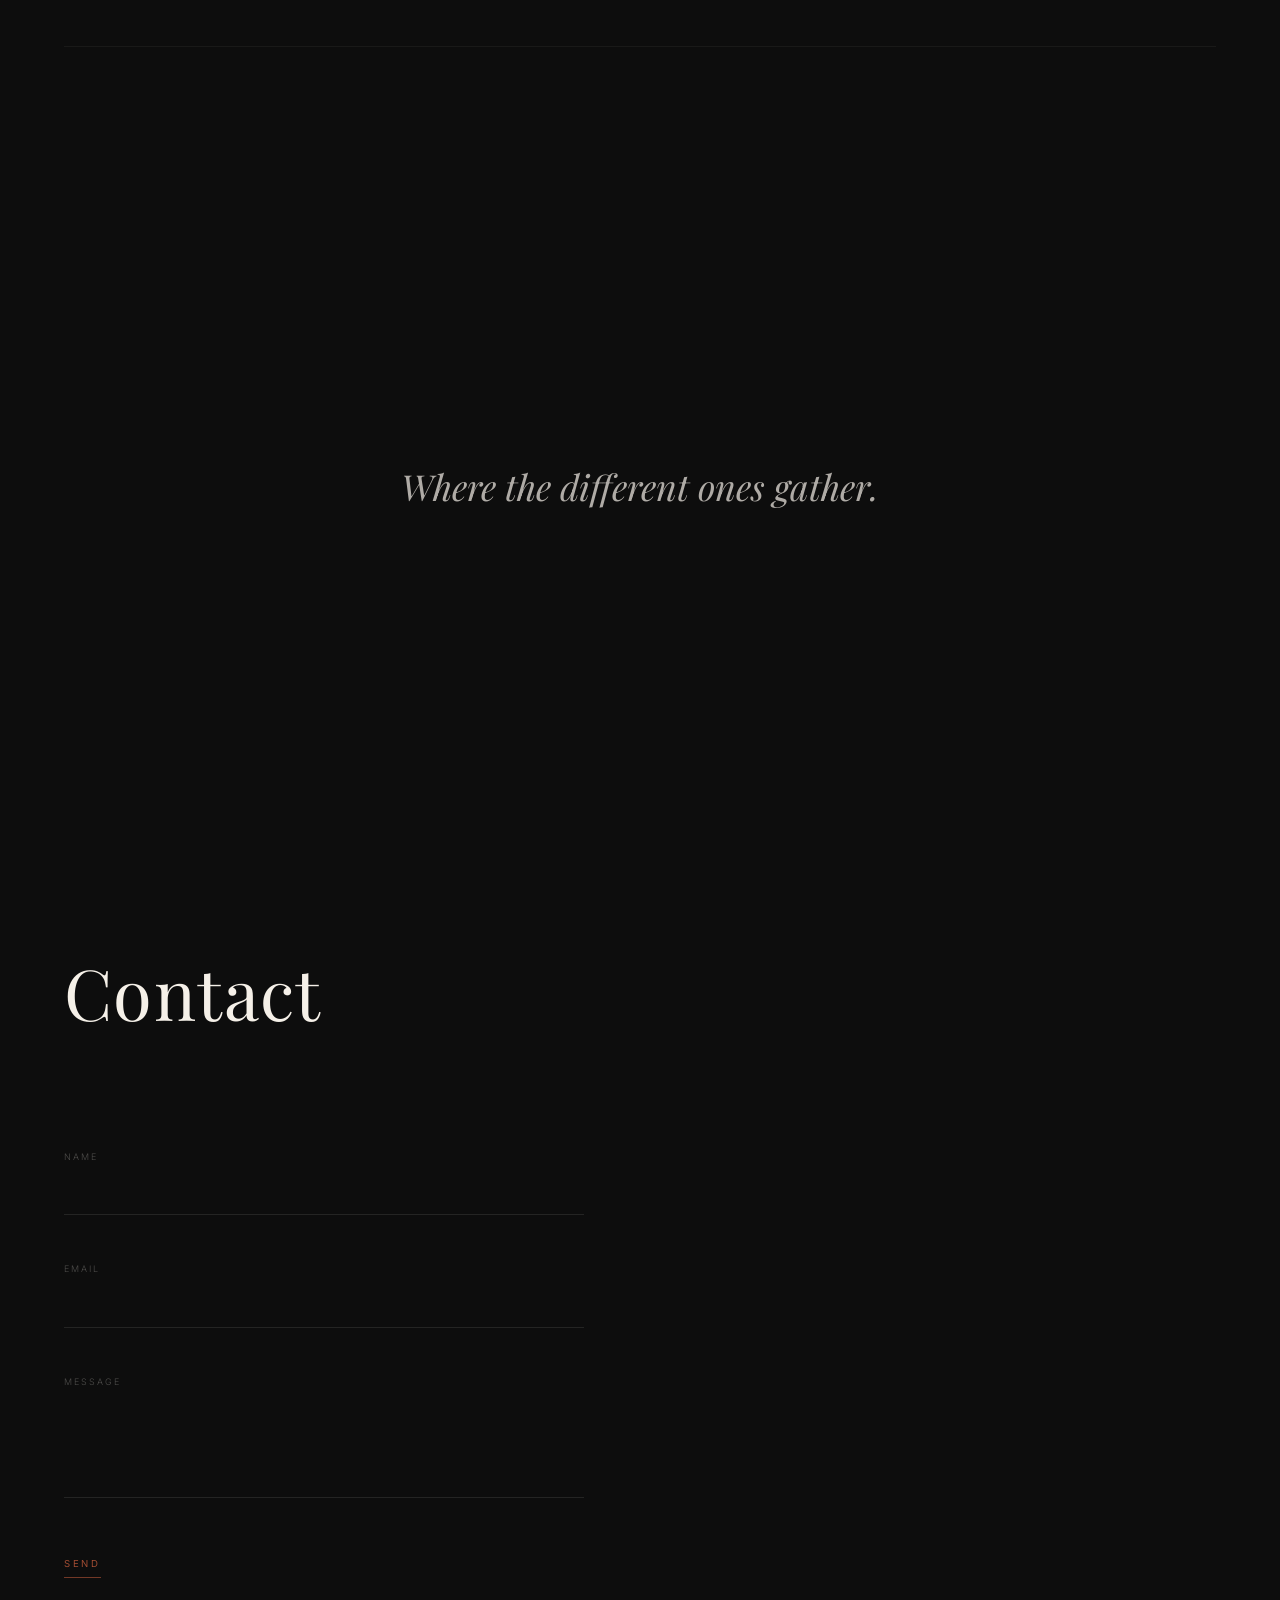
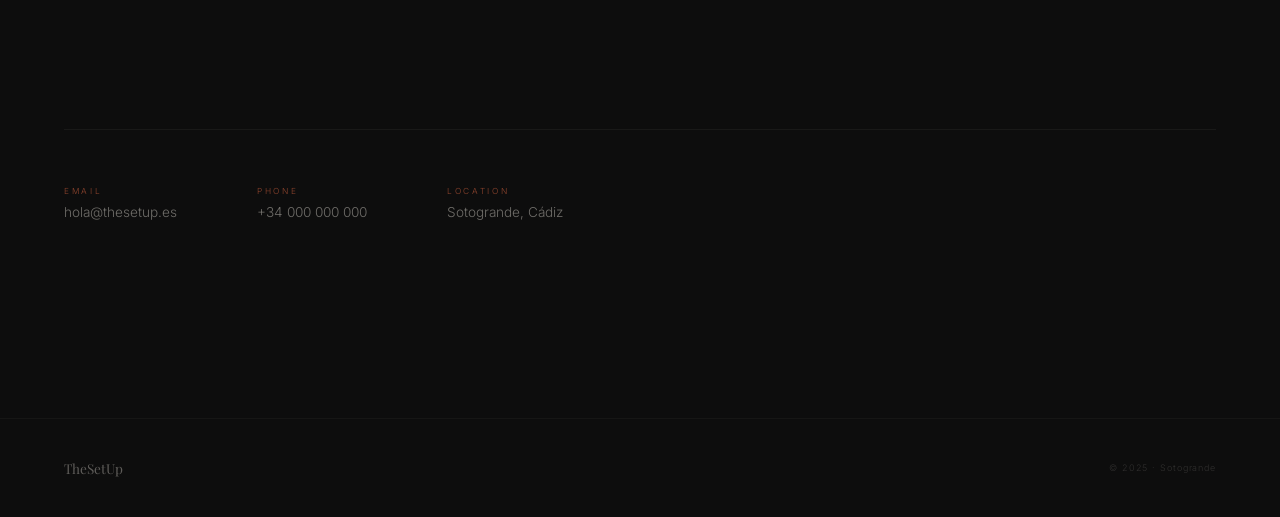
==== commit 1ec60344: "foto concepto 03: terraza no mediterránea → evento exterior pop-up con luces cálidas La terraza ante" ====
--- a/index.html
+++ b/index.html
@@ -498,7 +498,7 @@
   <!-- 03 · imagen izquierda, texto derecha -->
   <article class="concept rv d2">
     <div class="concept-img">
-      <img src="https://images.unsplash.com/photo-1559339352-11d035aa65de?w=800&amp;h=534&amp;fit=crop&amp;q=80"
+      <img src="https://images.unsplash.com/photo-1517457373958-b7bdd4587205?w=800&amp;h=534&amp;fit=crop&amp;q=80"
            alt="" role="presentation" loading="lazy">
     </div>
     <div class="concept-text">
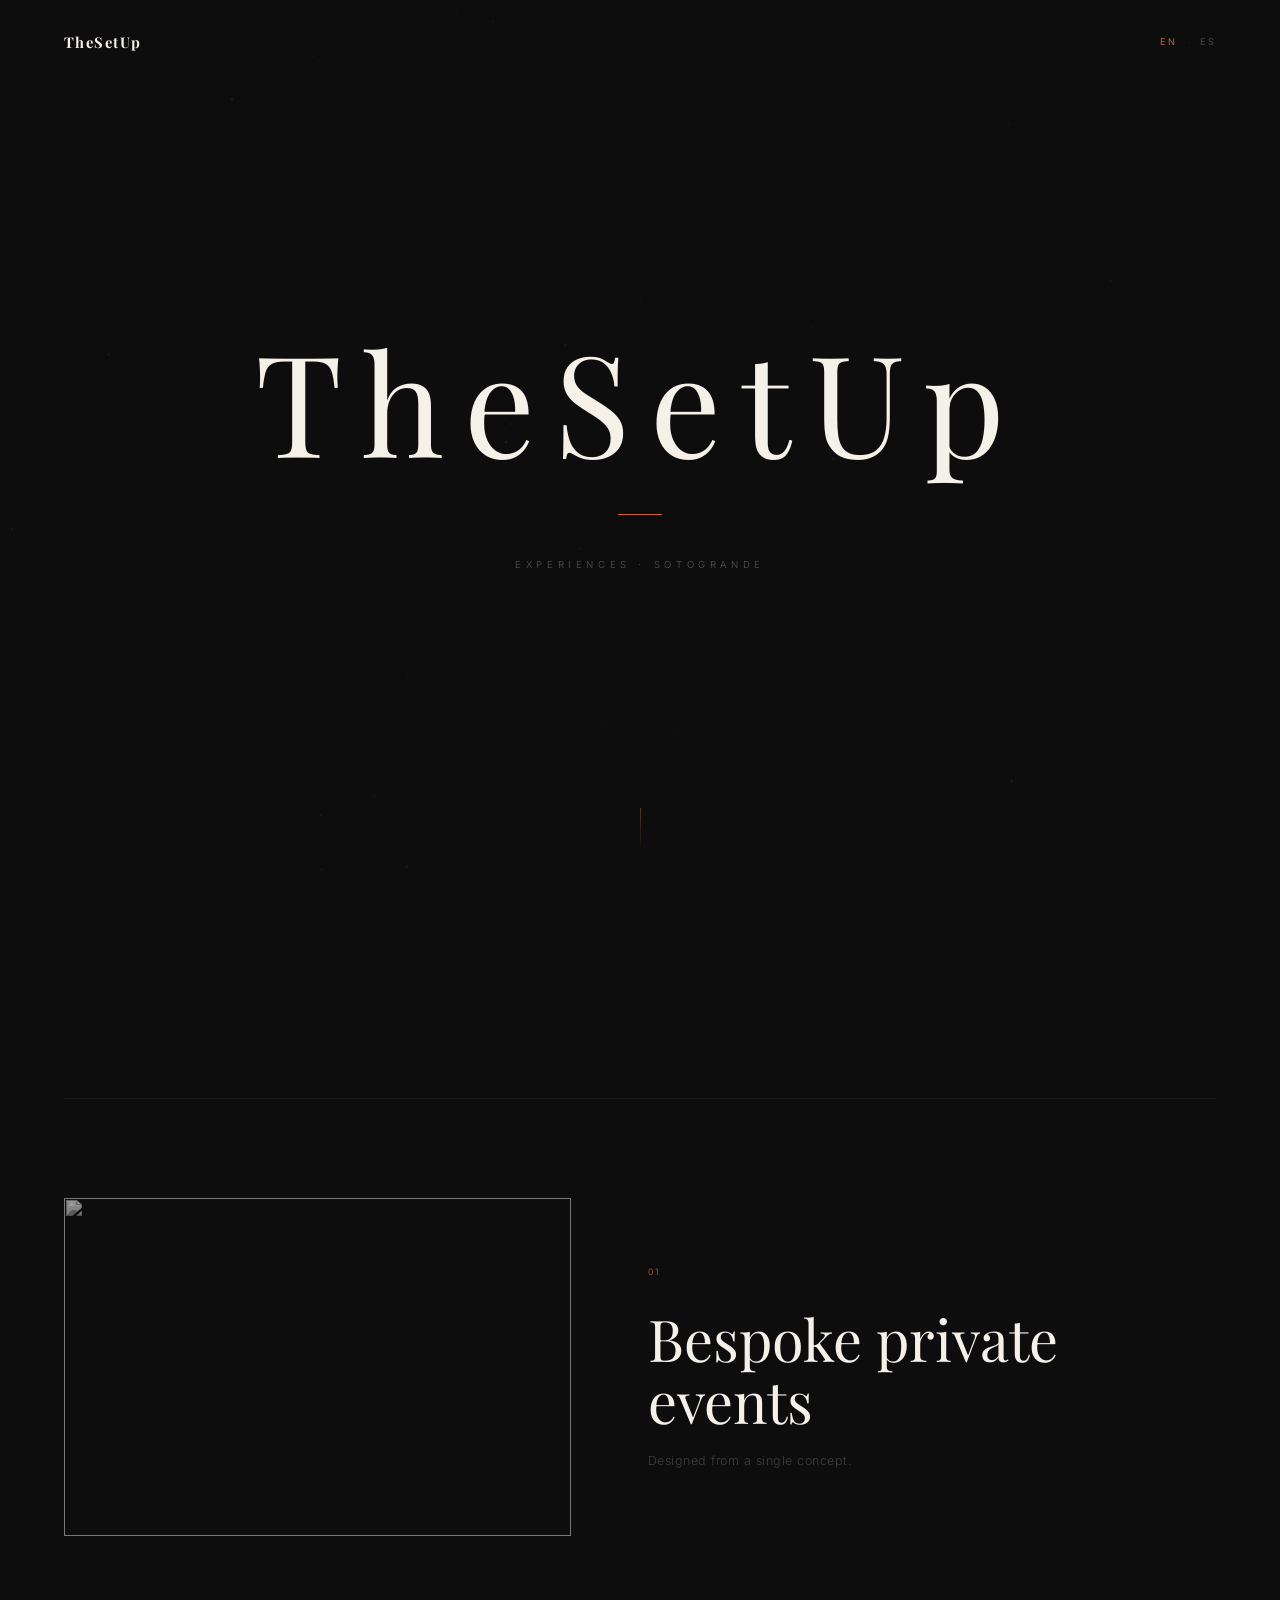
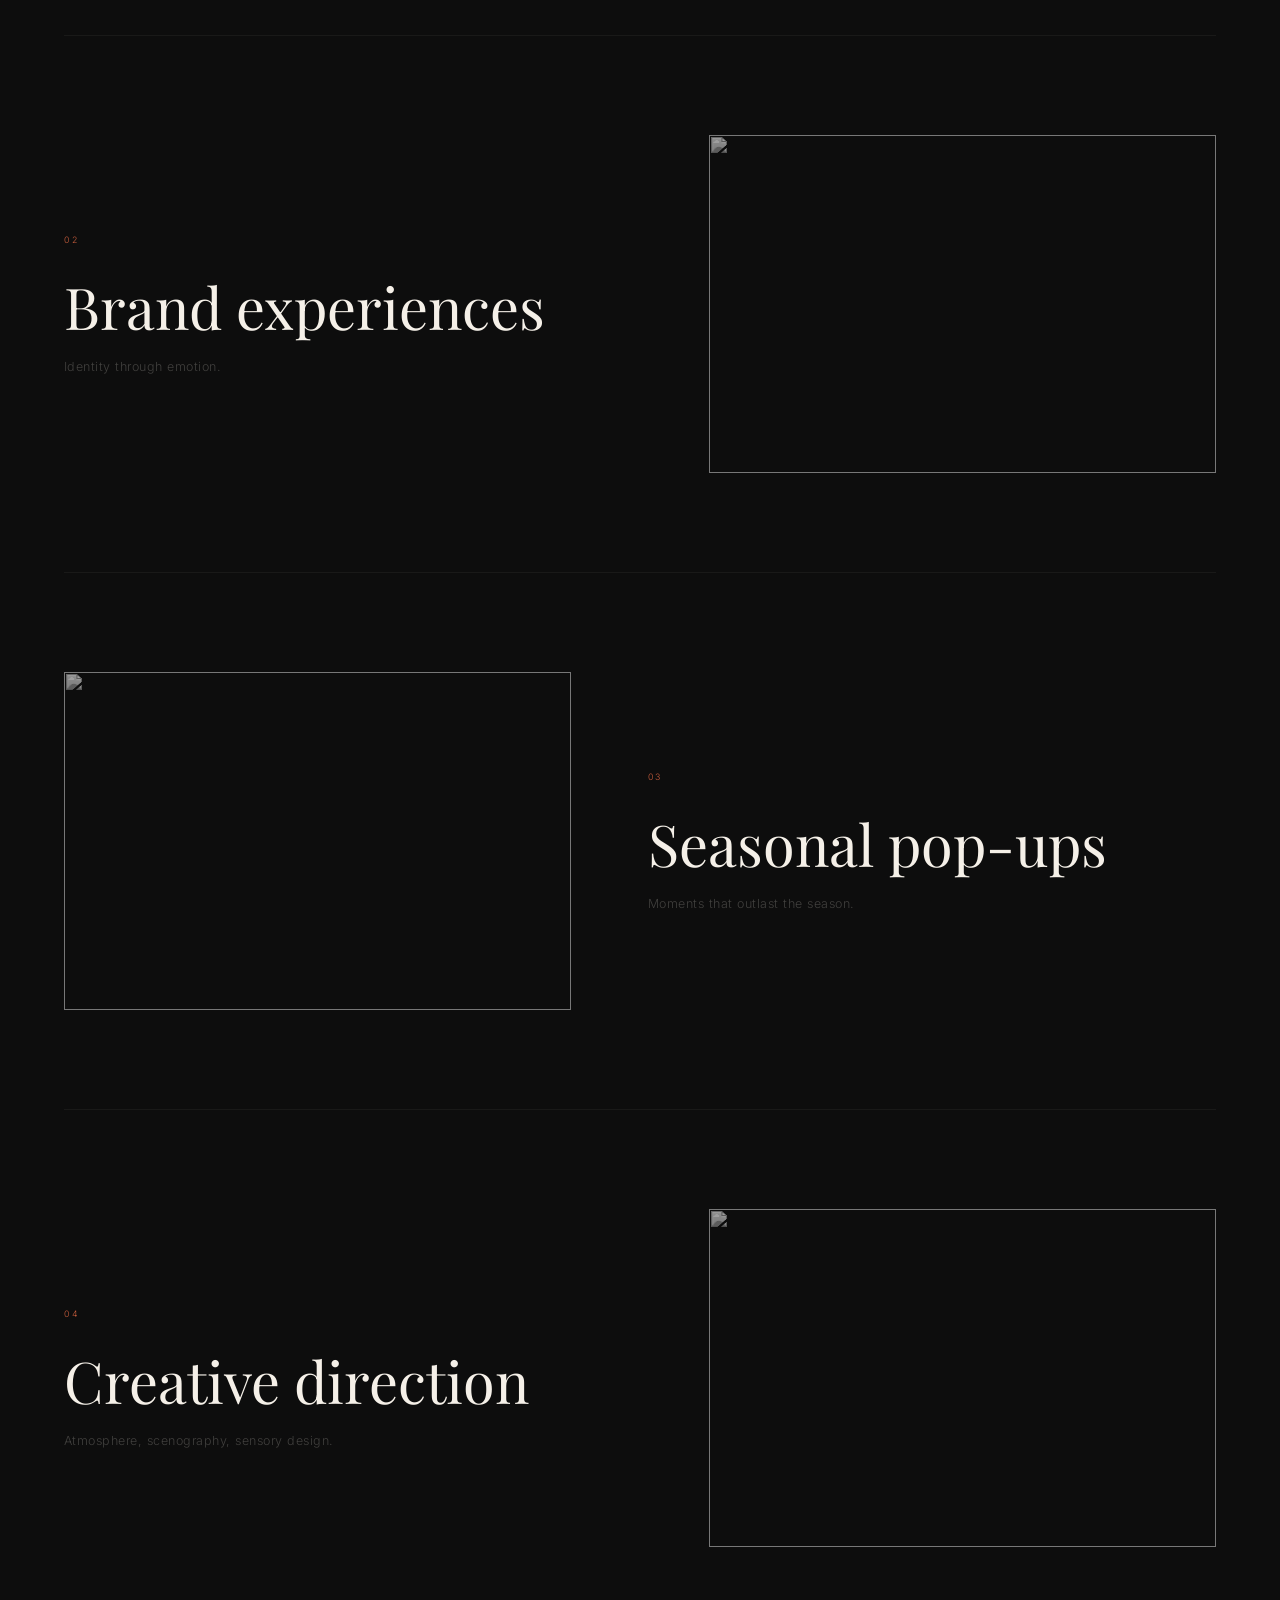
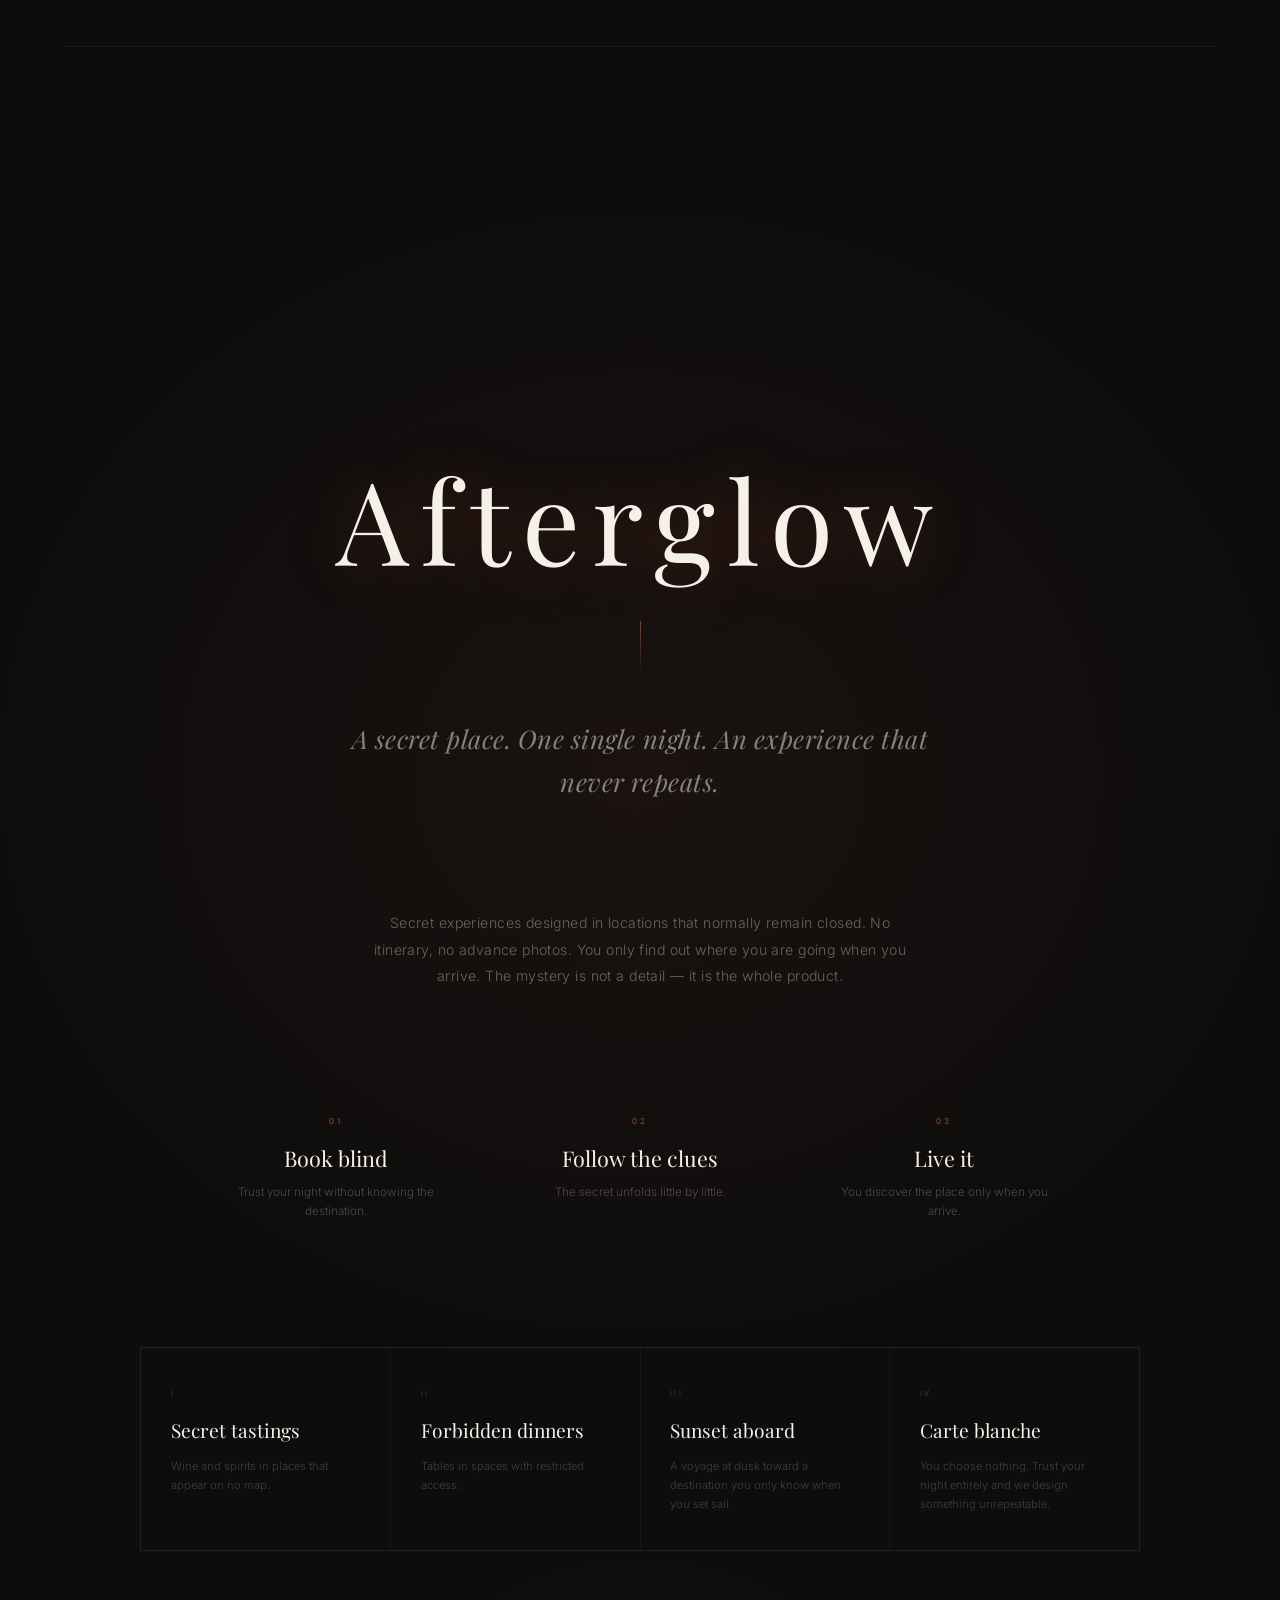
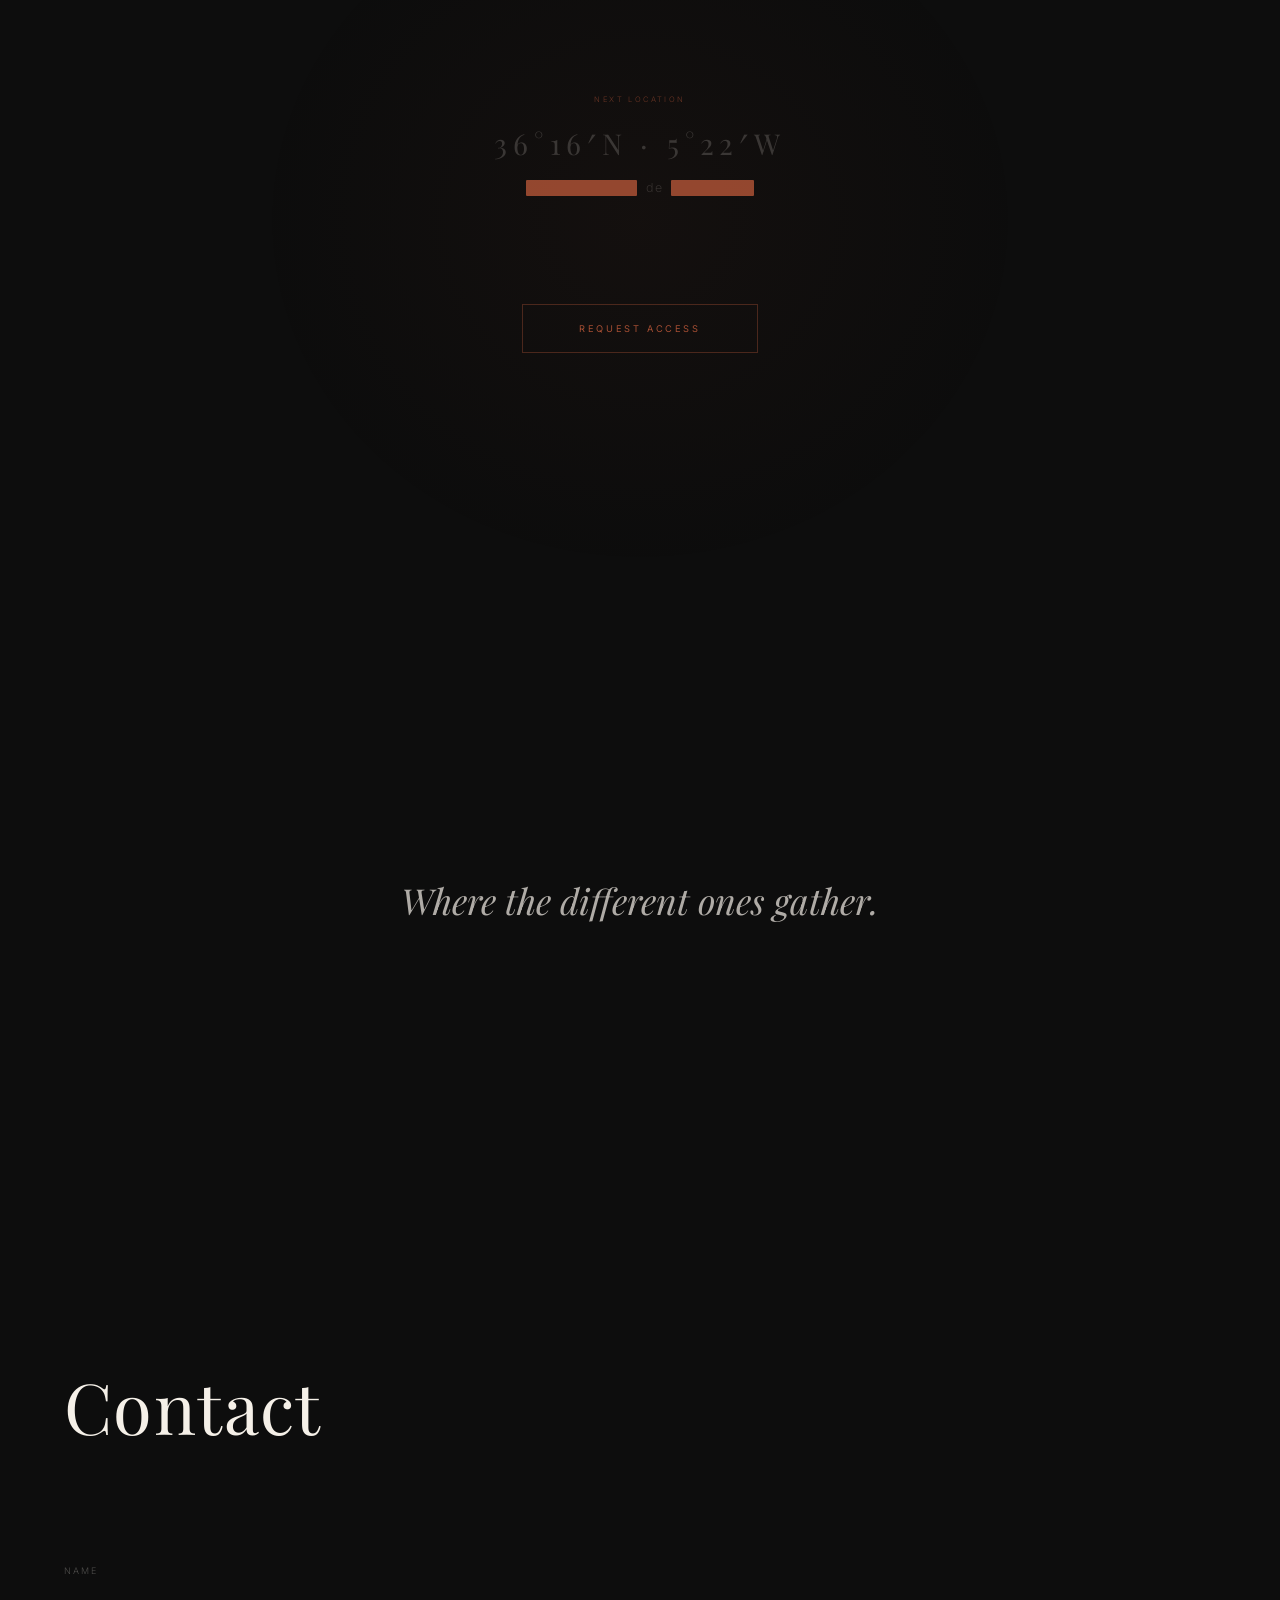
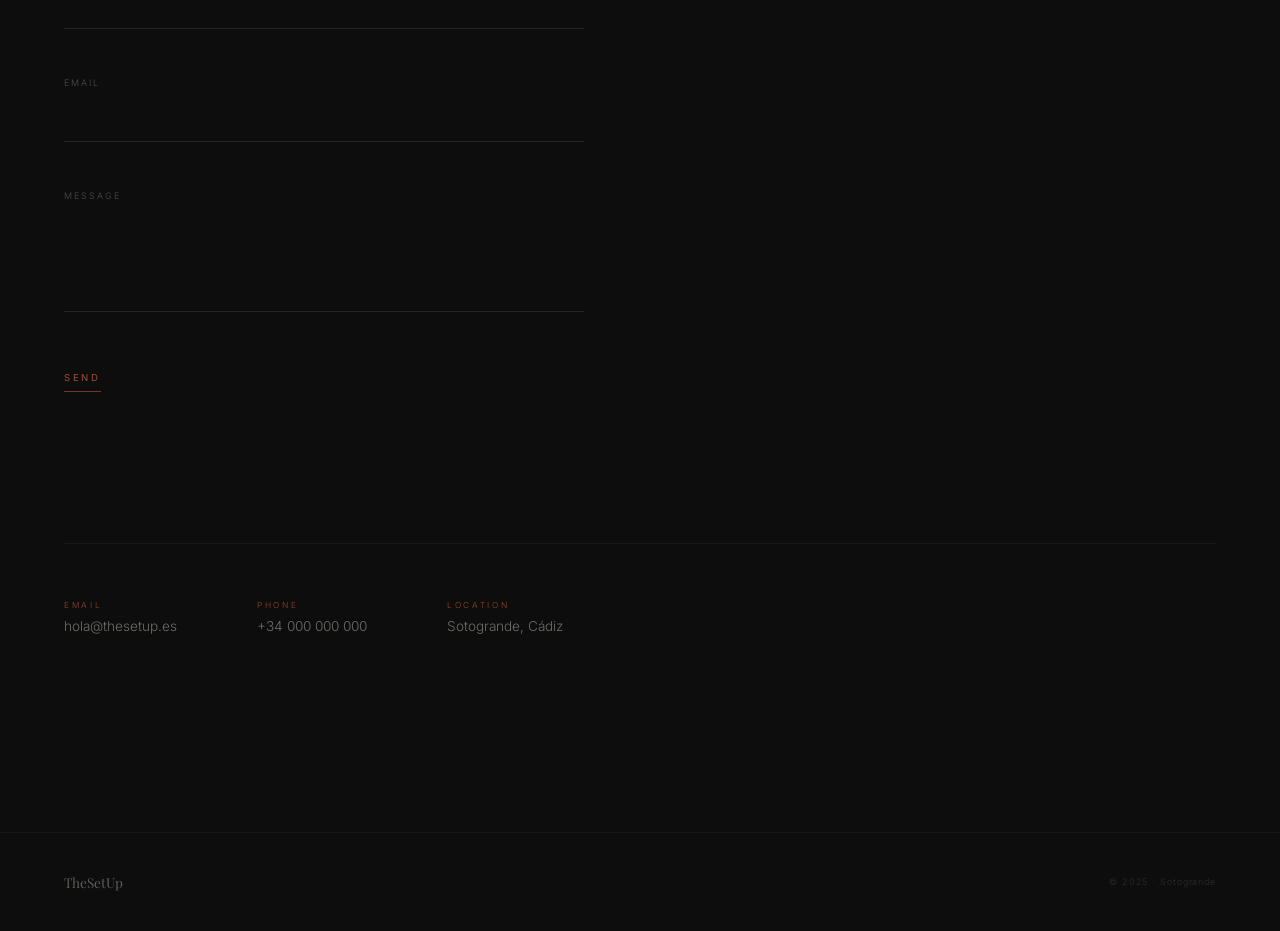
==== commit 08444f67: "añadir sección Afterglow — experiencia firma inmersiva Nueva sección entre #concepts y #sotogrande c" ====
--- a/index.html
+++ b/index.html
@@ -407,7 +407,7 @@
         animation-delay:    .01ms !important;
         transition-duration:.01ms !important;
       }
-      .rv { opacity: 1 !important; transform: none !important; }
+      .rv, .ag-rv, .ag-entry-rv { opacity: 1 !important; transform: none !important; filter: none !important; }
       .hero-title, .hero-rule, .hero-sub, .scroll-cue { opacity: 1 !important; }
       .wordmark { opacity: 1 !important; }
       #cvs { display: none; }
@@ -426,6 +426,264 @@
       .contact-info { gap: 2rem 3rem; }
       #concepts { padding: 18vh 5vw 14vh; }
       .concept { padding: 9vh 0; }
+    }
+
+    /* ── AFTERGLOW ───────────────────────────────────── */
+    #afterglow {
+      position: relative;
+      padding: 28vh 5vw 30vh;
+      overflow: hidden;
+      text-align: center;
+      isolation: isolate;
+    }
+
+    #afterglow::before {
+      content: '';
+      position: absolute;
+      inset: 0;
+      background:
+        radial-gradient(ellipse 90% 50% at 50% 28%, rgba(199,93,60,.07), transparent 65%),
+        radial-gradient(ellipse 55% 32% at 50% 80%, rgba(199,93,60,.04), transparent 55%);
+      pointer-events: none;
+      z-index: -1;
+    }
+
+    .ag-title {
+      font-family: 'Playfair Display', serif;
+      font-size: clamp(3.5rem, 9vw, 11rem);
+      font-weight: 400;
+      letter-spacing: .1em;
+      line-height: 1;
+      text-shadow:
+        0 0 60px rgba(199,93,60,.38),
+        0 0 120px rgba(199,93,60,.12);
+    }
+
+    .ag-rule {
+      width: 1px;
+      height: 52px;
+      background: linear-gradient(to bottom, rgba(199,93,60,.65), transparent);
+      margin: 2.8rem auto;
+    }
+
+    .ag-tagline {
+      font-family: 'Playfair Display', serif;
+      font-size: clamp(1rem, 2.2vw, 1.6rem);
+      font-weight: 400;
+      font-style: italic;
+      color: rgba(245,240,232,.5);
+      line-height: 1.65;
+      max-width: 600px;
+      margin: 0 auto;
+      letter-spacing: .02em;
+    }
+
+    .ag-concept {
+      max-width: 540px;
+      margin: 12vh auto 0;
+    }
+
+    .ag-concept p {
+      font-size: .88rem;
+      color: rgba(245,240,232,.38);
+      line-height: 1.9;
+      letter-spacing: .03em;
+    }
+
+    .ag-steps {
+      display: flex;
+      justify-content: center;
+      gap: clamp(2rem, 5vw, 5rem);
+      margin: 14vh auto 0;
+      max-width: 860px;
+    }
+
+    .ag-step { flex: 1; min-width: 170px; max-width: 240px; }
+
+    .ag-step-n {
+      display: block;
+      font-size: .5rem;
+      letter-spacing: .35em;
+      color: var(--tc);
+      margin-bottom: 1.1rem;
+    }
+
+    .ag-step-h {
+      font-family: 'Playfair Display', serif;
+      font-size: clamp(1.05rem, 1.8vw, 1.35rem);
+      font-weight: 400;
+      color: var(--fg);
+      margin-bottom: .7rem;
+    }
+
+    .ag-step-note {
+      font-size: .73rem;
+      color: rgba(245,240,232,.27);
+      line-height: 1.65;
+    }
+
+    .ag-modalities {
+      display: grid;
+      grid-template-columns: repeat(4, 1fr);
+      gap: 1px;
+      max-width: 1000px;
+      margin: 14vh auto 0;
+      background: rgba(245,240,232,.04);
+      border: 1px solid rgba(245,240,232,.05);
+    }
+
+    .ag-card {
+      background: var(--bg);
+      padding: 2.5rem 1.8rem 2.2rem;
+      cursor: pointer;
+      text-align: left;
+      border: 1px solid transparent;
+      outline: none;
+      transition: border-color .45s ease, box-shadow .45s ease, background .45s ease;
+      position: relative;
+    }
+
+    .ag-card:hover,
+    .ag-card:focus-visible {
+      background: rgba(199,93,60,.025);
+      border-color: rgba(199,93,60,.4);
+      box-shadow: 0 0 28px rgba(199,93,60,.09), inset 0 0 20px rgba(199,93,60,.04);
+      z-index: 1;
+    }
+
+    .ag-card.ag-selected {
+      background: rgba(199,93,60,.04);
+      border-color: var(--tc);
+      box-shadow: 0 0 40px rgba(199,93,60,.16), inset 0 0 26px rgba(199,93,60,.06);
+      z-index: 2;
+    }
+
+    .ag-card-n {
+      display: block;
+      font-size: .47rem;
+      letter-spacing: .28em;
+      color: rgba(199,93,60,.55);
+      margin-bottom: 1.3rem;
+    }
+
+    .ag-card-h {
+      font-family: 'Playfair Display', serif;
+      font-size: clamp(.95rem, 1.5vw, 1.2rem);
+      font-weight: 400;
+      color: var(--fg);
+      line-height: 1.2;
+      margin-bottom: .9rem;
+    }
+
+    .ag-card-desc {
+      font-size: .7rem;
+      color: rgba(245,240,232,.22);
+      line-height: 1.7;
+      transition: color .35s ease;
+    }
+
+    .ag-card:hover .ag-card-desc,
+    .ag-card.ag-selected .ag-card-desc { color: rgba(245,240,232,.44); }
+
+    .ag-secret {
+      margin: 16vh auto 0;
+      max-width: 480px;
+    }
+
+    .ag-secret-label {
+      font-size: .47rem;
+      letter-spacing: .32em;
+      text-transform: uppercase;
+      color: rgba(199,93,60,.48);
+      margin-bottom: 1.25rem;
+    }
+
+    .ag-coords {
+      font-family: 'Playfair Display', serif;
+      font-size: clamp(1.1rem, 2.5vw, 1.8rem);
+      font-weight: 400;
+      letter-spacing: .2em;
+      color: rgba(245,240,232,.18);
+      margin-bottom: 1.1rem;
+    }
+
+    .ag-redact-line {
+      display: flex;
+      justify-content: center;
+      align-items: center;
+      gap: .55rem;
+      flex-wrap: wrap;
+      font-size: .78rem;
+      color: rgba(245,240,232,.14);
+      letter-spacing: .06em;
+    }
+
+    .ag-redact {
+      display: inline-block;
+      background: rgba(199,93,60,.72);
+      color: transparent;
+      border-radius: 1px;
+      padding: .08em .22em;
+      user-select: none;
+    }
+
+    .ag-cta { margin-top: 12vh; }
+
+    .ag-btn {
+      background: none;
+      border: 1px solid rgba(199,93,60,.32);
+      color: rgba(199,93,60,.82);
+      font-family: 'Inter', sans-serif;
+      font-size: .58rem;
+      font-weight: 400;
+      letter-spacing: .28em;
+      text-transform: uppercase;
+      padding: 1.1rem 3.5rem;
+      cursor: pointer;
+      transition: border-color .35s ease, color .35s ease, box-shadow .35s ease;
+    }
+
+    .ag-btn:hover {
+      border-color: rgba(199,93,60,.72);
+      color: var(--fg);
+      box-shadow: 0 0 22px rgba(199,93,60,.14);
+    }
+
+    .ag-btn:focus-visible {
+      outline: 1px solid rgba(199,93,60,.5);
+      outline-offset: 6px;
+    }
+
+    /* Afterglow reveal */
+    .ag-rv {
+      opacity: 0;
+      transform: translateY(16px);
+      transition: opacity 1.4s ease, transform 1.4s ease;
+    }
+    .ag-rv.on { opacity: 1; transform: translateY(0); }
+    .ag-rv.d1 { transition-delay: .15s; }
+    .ag-rv.d2 { transition-delay: .32s; }
+    .ag-rv.d3 { transition-delay: .5s; }
+    .ag-rv.d4 { transition-delay: .68s; }
+
+    /* Title: emerge from darkness with blur dissolve */
+    .ag-entry-rv {
+      opacity: 0;
+      transform: scale(.985);
+      filter: blur(6px);
+      transition: opacity 2.2s ease, transform 2.2s ease, filter 2s ease;
+    }
+    .ag-entry-rv.on { opacity: 1; transform: scale(1); filter: blur(0); }
+
+    @media (max-width: 900px) {
+      .ag-modalities { grid-template-columns: repeat(2, 1fr); }
+    }
+
+    @media (max-width: 640px) {
+      #afterglow { padding: 20vh 5vw 22vh; }
+      .ag-modalities { grid-template-columns: 1fr; max-width: 100%; }
+      .ag-steps { flex-direction: column; align-items: center; gap: 3.5rem; }
+      .ag-step { min-width: 0; max-width: 340px; width: 100%; }
     }
   </style>
 </head>
@@ -528,6 +786,121 @@
          data-es="Atmósfera, escenografía, diseño sensorial.">Atmosphere, scenography, sensory design.</p>
     </div>
   </article>
+
+</section>
+
+<!-- ── AFTERGLOW ─────────────────────────────── -->
+<section id="afterglow" aria-label="Afterglow">
+
+  <!-- 1 · Entrada -->
+  <div class="ag-entry-rv" id="ag-entry">
+    <h2 class="ag-title">Afterglow</h2>
+    <div class="ag-rule" aria-hidden="true"></div>
+    <p class="ag-tagline"
+       data-en="A secret place. One single night. An experience that never repeats."
+       data-es="Un lugar secreto. Una sola noche. Una experiencia que no se repite.">A secret place. One single night. An experience that never repeats.</p>
+  </div>
+
+  <!-- 2 · Concepto -->
+  <div class="ag-concept ag-rv d1">
+    <p data-en="Secret experiences designed in locations that normally remain closed. No itinerary, no advance photos. You only find out where you are going when you arrive. The mystery is not a detail — it is the whole product."
+       data-es="Experiencias diseñadas en secreto, en lugares que normalmente permanecen cerrados. Sin itinerario, sin fotos previas. Solo sabes adónde vas cuando llegas. El misterio no es un detalle — es el producto.">Secret experiences designed in locations that normally remain closed. No itinerary, no advance photos. You only find out where you are going when you arrive. The mystery is not a detail — it is the whole product.</p>
+  </div>
+
+  <!-- 3 · Cómo funciona -->
+  <div class="ag-steps">
+    <div class="ag-step ag-rv d1">
+      <span class="ag-step-n" aria-hidden="true">01</span>
+      <h3 class="ag-step-h"
+          data-en="Book blind"
+          data-es="Reservas a ciegas">Book blind</h3>
+      <p class="ag-step-note"
+         data-en="Trust your night without knowing the destination."
+         data-es="Confías tu noche sin saber el destino.">Trust your night without knowing the destination.</p>
+    </div>
+    <div class="ag-step ag-rv d2">
+      <span class="ag-step-n" aria-hidden="true">02</span>
+      <h3 class="ag-step-h"
+          data-en="Follow the clues"
+          data-es="Recibes pistas">Follow the clues</h3>
+      <p class="ag-step-note"
+         data-en="The secret unfolds little by little."
+         data-es="El secreto se desvela poco a poco.">The secret unfolds little by little.</p>
+    </div>
+    <div class="ag-step ag-rv d3">
+      <span class="ag-step-n" aria-hidden="true">03</span>
+      <h3 class="ag-step-h"
+          data-en="Live it"
+          data-es="Lo vives">Live it</h3>
+      <p class="ag-step-note"
+         data-en="You discover the place only when you arrive."
+         data-es="Descubres el lugar solo al llegar.">You discover the place only when you arrive.</p>
+    </div>
+  </div>
+
+  <!-- 4 · Modalidades -->
+  <div class="ag-modalities ag-rv d2" role="group" aria-label="Afterglow modalities">
+    <article class="ag-card" tabindex="0"
+             data-modality-en="Secret tastings" data-modality-es="Catas secretas">
+      <span class="ag-card-n" aria-hidden="true">I</span>
+      <h3 class="ag-card-h"
+          data-en="Secret tastings"
+          data-es="Catas secretas">Secret tastings</h3>
+      <p class="ag-card-desc"
+         data-en="Wine and spirits in places that appear on no map."
+         data-es="Vino y destilados en lugares que no aparecen en ningún mapa.">Wine and spirits in places that appear on no map.</p>
+    </article>
+    <article class="ag-card" tabindex="0"
+             data-modality-en="Forbidden dinners" data-modality-es="Cenas prohibidas">
+      <span class="ag-card-n" aria-hidden="true">II</span>
+      <h3 class="ag-card-h"
+          data-en="Forbidden dinners"
+          data-es="Cenas prohibidas">Forbidden dinners</h3>
+      <p class="ag-card-desc"
+         data-en="Tables in spaces with restricted access."
+         data-es="Mesas en espacios de acceso restringido.">Tables in spaces with restricted access.</p>
+    </article>
+    <article class="ag-card" tabindex="0"
+             data-modality-en="Sunset aboard" data-modality-es="Sunset a bordo">
+      <span class="ag-card-n" aria-hidden="true">III</span>
+      <h3 class="ag-card-h"
+          data-en="Sunset aboard"
+          data-es="Sunset a bordo">Sunset aboard</h3>
+      <p class="ag-card-desc"
+         data-en="A voyage at dusk toward a destination you only know when you set sail."
+         data-es="Una travesía al atardecer hacia un destino que solo conoces al zarpar.">A voyage at dusk toward a destination you only know when you set sail.</p>
+    </article>
+    <article class="ag-card" tabindex="0"
+             data-modality-en="Carte blanche" data-modality-es="Carta blanca">
+      <span class="ag-card-n" aria-hidden="true">IV</span>
+      <h3 class="ag-card-h"
+          data-en="Carte blanche"
+          data-es="Carta blanca">Carte blanche</h3>
+      <p class="ag-card-desc"
+         data-en="You choose nothing. Trust your night entirely and we design something unrepeatable."
+         data-es="No eliges formato; confías tu noche por completo y diseñamos algo irrepetible.">You choose nothing. Trust your night entirely and we design something unrepeatable.</p>
+    </article>
+  </div>
+
+  <!-- 5 · Localización censurada -->
+  <div class="ag-secret ag-rv d3">
+    <p class="ag-secret-label"
+       data-en="Next location"
+       data-es="Próxima localización">Next location</p>
+    <p class="ag-coords" aria-label="Hidden coordinates">36°16′N · 5°22′W</p>
+    <p class="ag-redact-line" aria-hidden="true">
+      <span class="ag-redact">███████████</span>
+      <span>de</span>
+      <span class="ag-redact">████████</span>
+    </p>
+  </div>
+
+  <!-- 6 · CTA -->
+  <div class="ag-cta ag-rv d4">
+    <button class="ag-btn" id="ag-access-btn"
+            data-en="Request access"
+            data-es="Solicita acceso">Request access</button>
+  </div>
 
 </section>
 
@@ -775,6 +1148,68 @@
 }
 
 /* ════════════════════════════════════════════════════
+   AFTERGLOW
+   ════════════════════════════════════════════════════ */
+(function afterglow() {
+  const reduced = window.matchMedia('(prefers-reduced-motion: reduce)').matches;
+  const agEntry = document.getElementById('ag-entry');
+  const agRvEls = document.querySelectorAll('.ag-rv');
+
+  if (reduced) {
+    if (agEntry) agEntry.classList.add('on');
+    agRvEls.forEach(el => el.classList.add('on'));
+  } else {
+    const agObs = new IntersectionObserver(entries => {
+      entries.forEach(e => {
+        if (e.isIntersecting) { e.target.classList.add('on'); agObs.unobserve(e.target); }
+      });
+    }, { threshold: .08 });
+    if (agEntry) agObs.observe(agEntry);
+    agRvEls.forEach(el => agObs.observe(el));
+  }
+
+  /* Card selection */
+  let sel = null;
+  document.querySelectorAll('.ag-card').forEach(card => {
+    const toggle = () => {
+      if (sel === card) {
+        card.classList.remove('ag-selected');
+        card.removeAttribute('aria-pressed');
+        sel = null;
+      } else {
+        if (sel) { sel.classList.remove('ag-selected'); sel.removeAttribute('aria-pressed'); }
+        card.classList.add('ag-selected');
+        card.setAttribute('aria-pressed', 'true');
+        sel = card;
+      }
+    };
+    card.addEventListener('click', toggle);
+    card.addEventListener('keydown', e => {
+      if (e.key === 'Enter' || e.key === ' ') { e.preventDefault(); toggle(); }
+    });
+  });
+
+  /* CTA → contact, pre-fill modality */
+  const agBtn = document.getElementById('ag-access-btn');
+  const fMsg  = document.getElementById('f-msg');
+  if (agBtn) {
+    agBtn.addEventListener('click', () => {
+      if (sel && fMsg) {
+        const l  = document.documentElement.lang || 'en';
+        const mn = l === 'es' ? sel.dataset.modalityEs : sel.dataset.modalityEn;
+        if (mn) {
+          fMsg.value = l === 'es'
+            ? `Modalidad Afterglow: ${mn}\n\n`
+            : `Afterglow modality: ${mn}\n\n`;
+        }
+      }
+      const contact = document.getElementById('contact');
+      if (contact) contact.scrollIntoView({ behavior: 'smooth' });
+    });
+  }
+})();
+
+/* ════════════════════════════════════════════════════
    FORM
    ════════════════════════════════════════════════════ */
 const form = document.getElementById('cform');
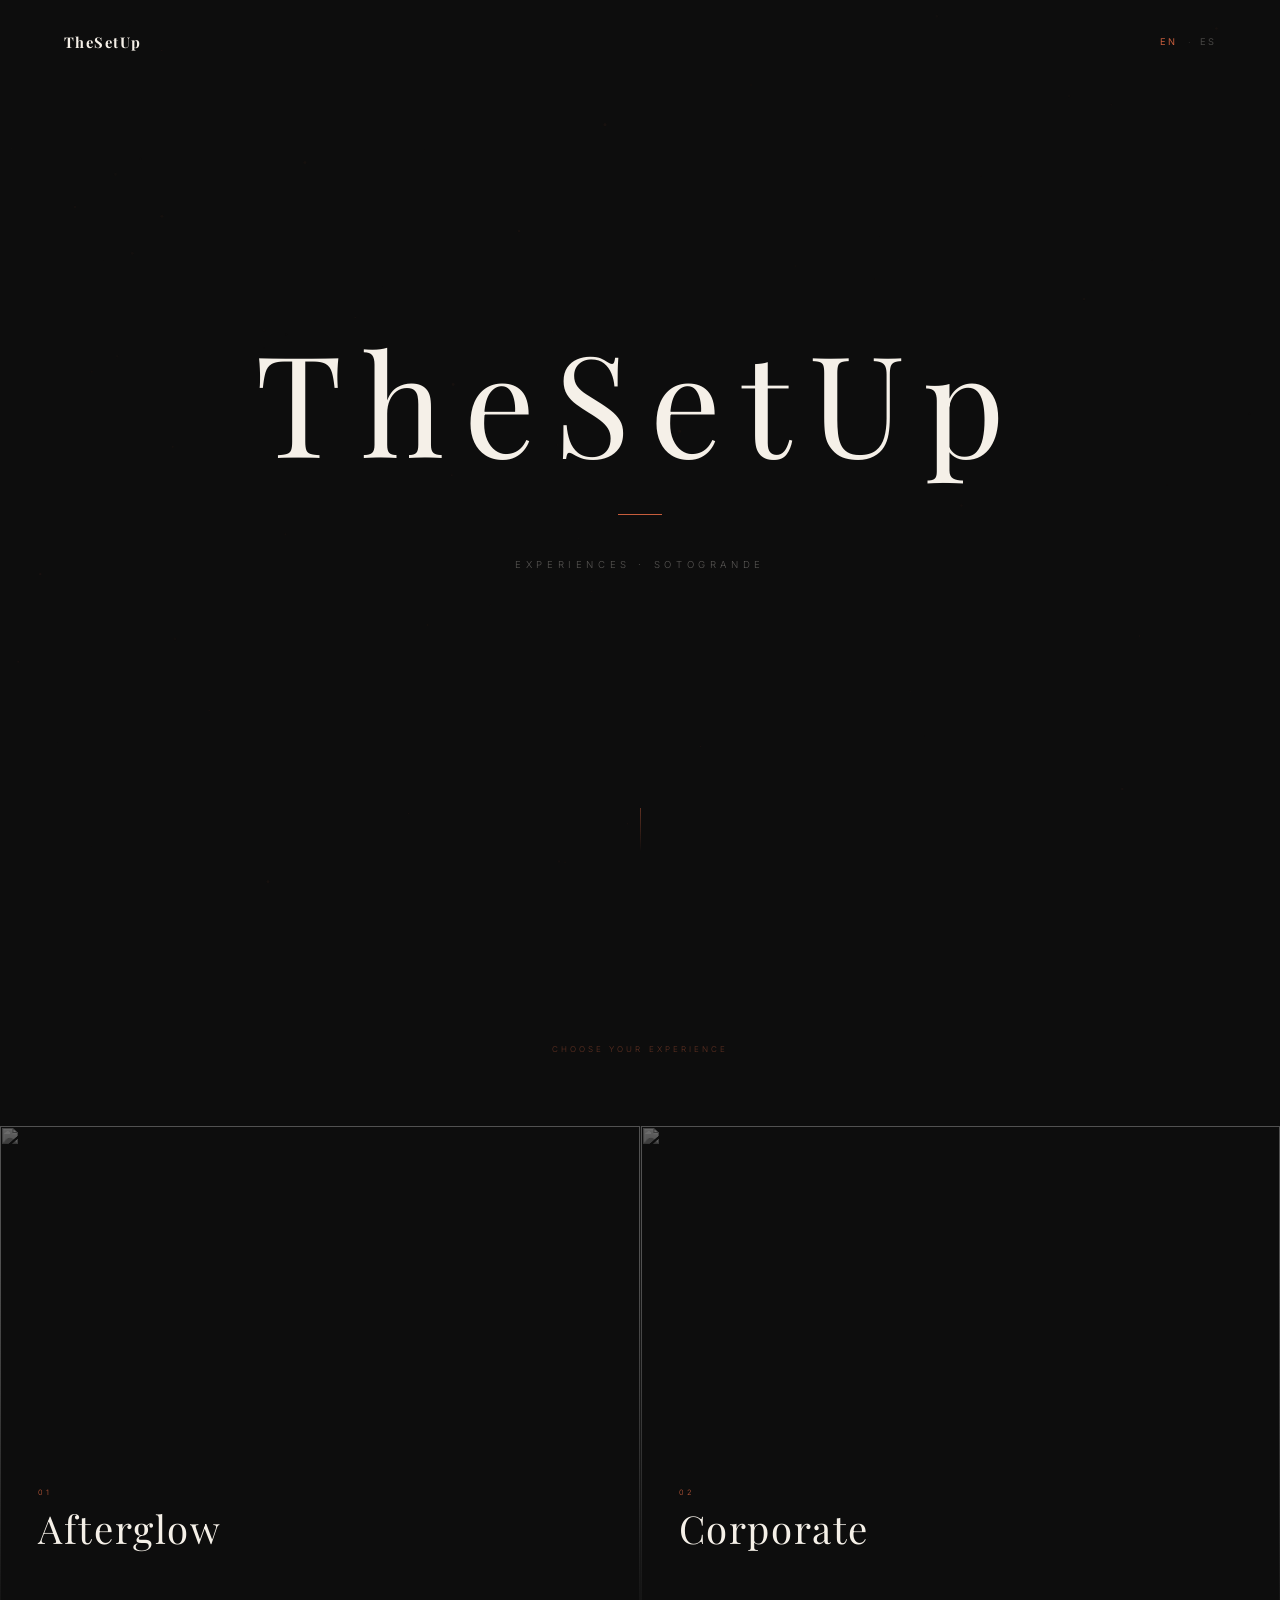
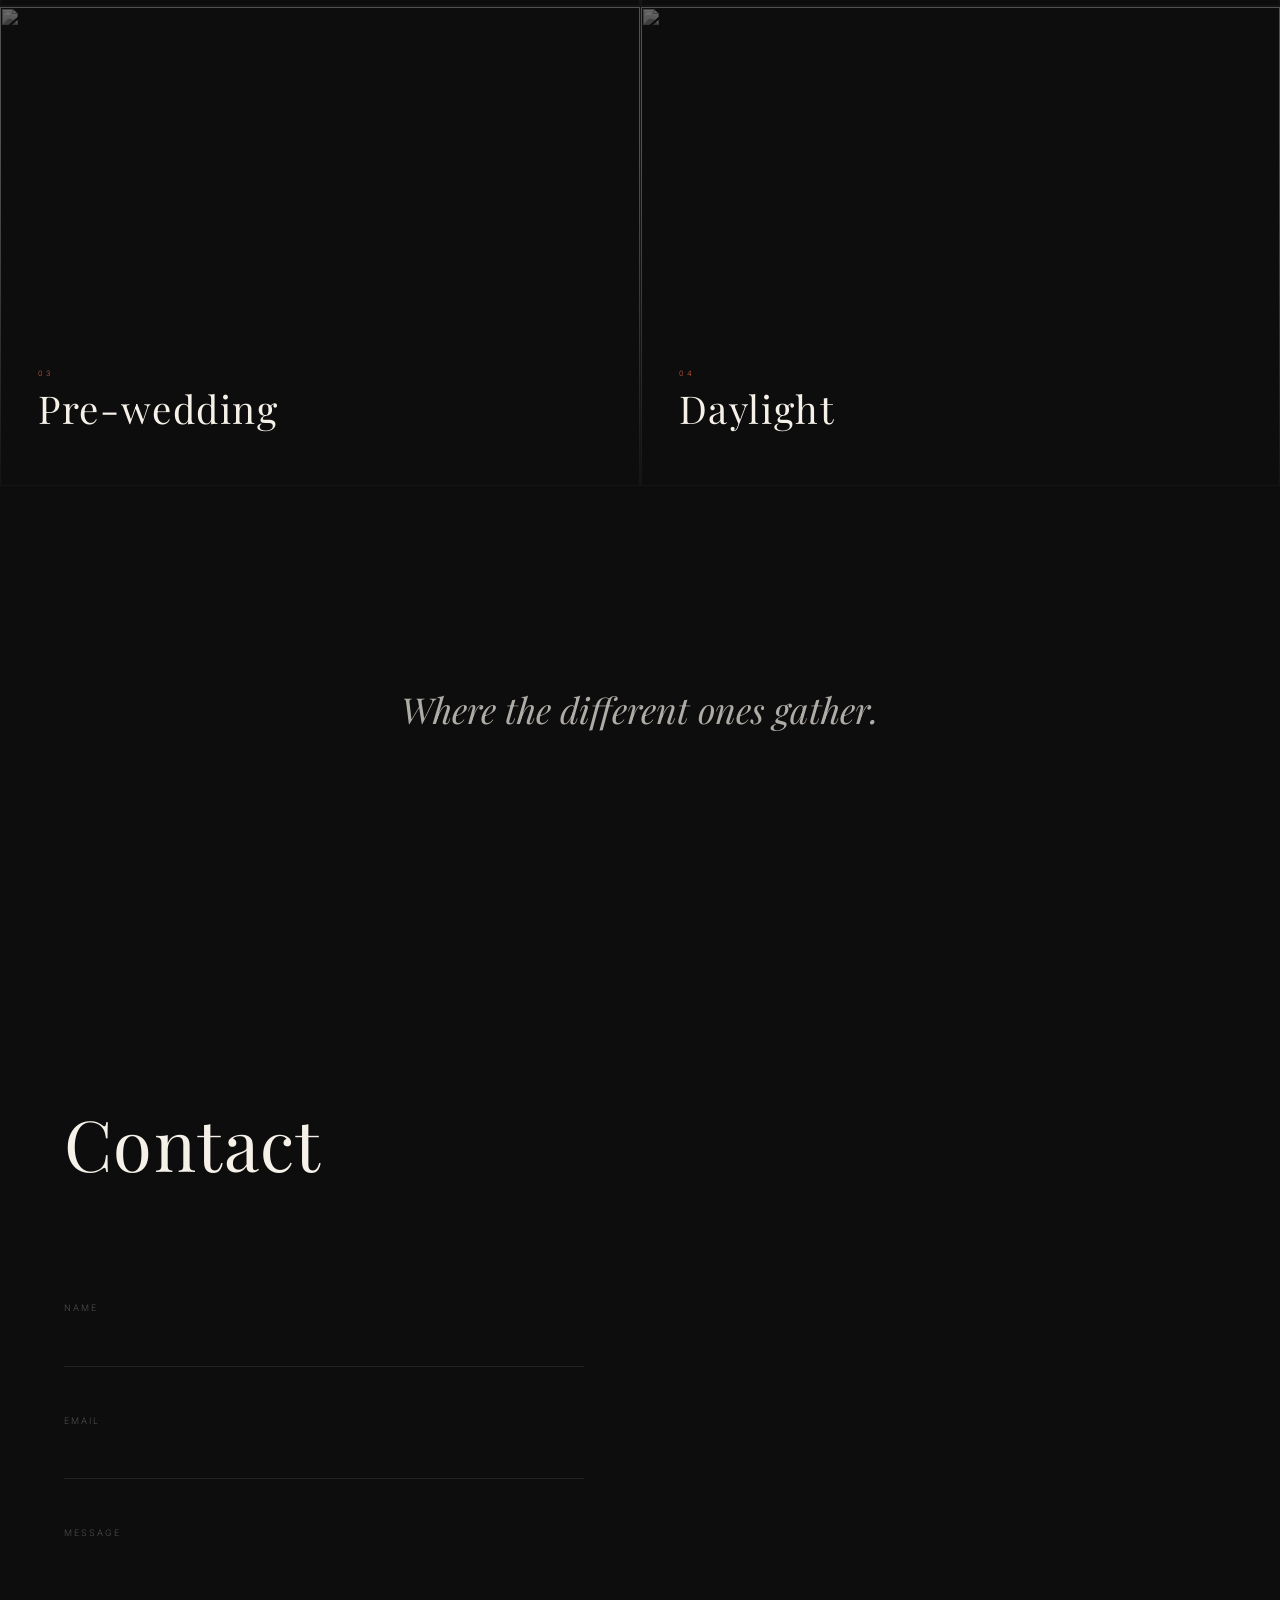
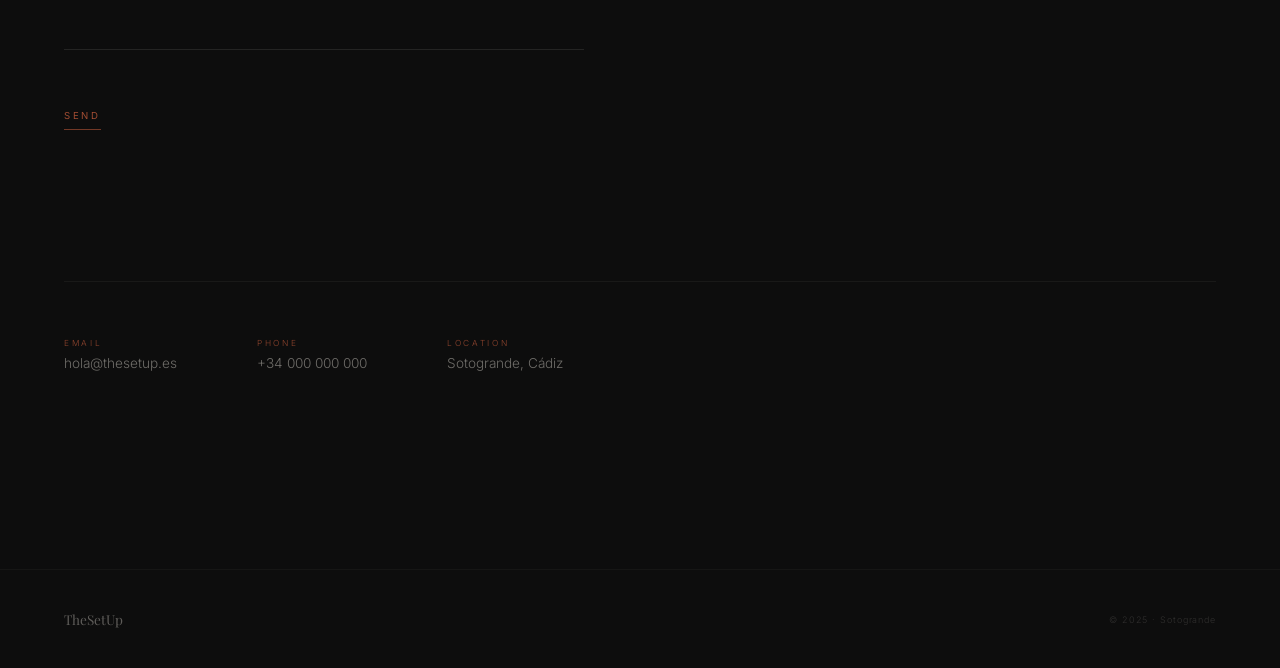
==== commit d4562718: "reestructurar web en paginas separadas" ====
--- a/index.html
+++ b/index.html
@@ -8,109 +8,10 @@
   <link rel="preconnect" href="https://fonts.googleapis.com">
   <link rel="preconnect" href="https://fonts.gstatic.com" crossorigin>
   <link href="https://fonts.googleapis.com/css2?family=Playfair+Display:ital,wght@0,400;0,700;0,900;1,400;1,700&family=Inter:wght@300;400&display=swap" rel="stylesheet">
+  <link rel="stylesheet" href="styles.css">
 
   <style>
-    /* ── RESET ─────────────────────────────────────────── */
-    *, *::before, *::after { box-sizing: border-box; margin: 0; padding: 0; }
-
-    :root {
-      --bg:  #0d0d0d;
-      --fg:  #f5f0e8;
-      --tc:  #C75D3C;
-      --s:   0;   /* scroll progress 0–1, set by JS */
-    }
-
-    html { scroll-behavior: smooth; }
-
-    body {
-      background: var(--bg);
-      color: var(--fg);
-      font-family: 'Inter', sans-serif;
-      font-weight: 300;
-      overflow-x: hidden;
-      -webkit-font-smoothing: antialiased;
-      -moz-osx-font-smoothing: grayscale;
-    }
-
-    /* Scroll-reactive centre glow */
-    body::after {
-      content: '';
-      position: fixed;
-      inset: 0;
-      background: radial-gradient(
-        ellipse 70% 55% at 50% 50%,
-        rgba(199,93,60,calc(var(--s) * .075)) 0%,
-        transparent 70%
-      );
-      pointer-events: none;
-      z-index: 0;
-    }
-
-    /* ── CANVAS ─────────────────────────────────────────── */
-    #cvs {
-      position: fixed;
-      inset: 0;
-      pointer-events: none;
-      z-index: 0;
-    }
-
-    /* ── HEADER ─────────────────────────────────────────── */
-    header {
-      position: fixed;
-      top: 0; left: 0; right: 0;
-      z-index: 500;
-      display: flex;
-      justify-content: space-between;
-      align-items: center;
-      padding: 2rem 5vw;
-    }
-
-    .wordmark {
-      font-family: 'Playfair Display', serif;
-      font-size: .92rem;
-      font-weight: 700;
-      letter-spacing: .1em;
-      color: var(--fg);
-      text-decoration: none;
-      opacity: 0;        /* revealed by JS once hero is passed */
-      transition: opacity .7s ease;
-    }
-
-    /* Language selector */
-    .lang {
-      display: flex;
-      align-items: center;
-      gap: .65rem;
-    }
-
-    .lang-sep {
-      font-size: .55rem;
-      color: rgba(245,240,232,.18);
-      user-select: none;
-    }
-
-    .lang-btn {
-      background: none;
-      border: none;
-      font-family: 'Inter', sans-serif;
-      font-size: .58rem;
-      font-weight: 400;
-      letter-spacing: .22em;
-      text-transform: uppercase;
-      color: rgba(245,240,232,.25);
-      cursor: pointer;
-      padding: 0;
-      line-height: 1;
-      transition: color .35s ease;
-    }
-
-    .lang-btn.on  { color: var(--tc); }
-    .lang-btn:hover:not(.on) { color: rgba(245,240,232,.55); }
-
-    /* ── SECTIONS ────────────────────────────────────────── */
-    section { position: relative; z-index: 1; }
-
-    /* ── HERO ───────────────────────────────────────────── */
+    /* ── HERO ─────────────────────────────────────────── */
     #hero {
       height: 100svh;
       display: flex;
@@ -150,7 +51,6 @@
       animation: fadeIn 1s 1.25s ease forwards;
     }
 
-    /* Scroll cue */
     .scroll-cue {
       position: absolute;
       bottom: 3rem;
@@ -171,740 +71,217 @@
       animation: pulse 2.8s ease infinite;
     }
 
-    @keyframes pulse {
-      0%,100% { opacity: .2; }
-      50%      { opacity: .85; }
-    }
-
-    /* ── CONCEPTS ────────────────────────────────────────── */
-    #concepts {
-      padding: 22vh 5vw 18vh;
-    }
-
-    .concept {
-      padding: 11vh 0;
-      border-top: 1px solid rgba(245,240,232,.05);
-      display: flex;
-      align-items: center;
-      gap: clamp(2.5rem, 6vw, 6rem);
-    }
-
-    .concept:last-child {
-      border-bottom: 1px solid rgba(245,240,232,.05);
-    }
-
-    .concept-n {
+    /* ── DOORS ────────────────────────────────────────── */
+    #doors { position: relative; z-index: 1; }
+
+    .doors-intro {
+      padding: 16vh 5vw 8vh;
+      text-align: center;
+    }
+
+    .doors-eyebrow {
+      font-size: .5rem;
+      letter-spacing: .38em;
+      text-transform: uppercase;
+      color: rgba(199,93,60,.45);
       display: block;
-      font-size: .55rem;
-      letter-spacing: .32em;
-      color: var(--tc);
-      margin-bottom: 1.9rem;
-    }
-
-    .concept-h {
-      font-family: 'Playfair Display', serif;
-      font-size: clamp(2.1rem, 4.5vw, 5.2rem);
-      font-weight: 400;
-      line-height: 1.08;
-    }
-
-    .concept-note {
-      margin-top: 1.35rem;
-      font-size: .78rem;
-      color: rgba(245,240,232,.22);
-      letter-spacing: .04em;
-    }
-
-    .concept--flip { flex-direction: row-reverse; }
-
-    .concept-text { flex: 1; min-width: 0; }
-
-    .concept-img {
-      flex: 0 0 44%;
-      aspect-ratio: 3 / 2;
+    }
+
+    .doors-grid {
+      display: grid;
+      grid-template-columns: repeat(2, 1fr);
+      gap: 1px;
+      background: rgba(245,240,232,.035);
+    }
+
+    .door {
+      position: relative;
+      aspect-ratio: 4 / 3;
       overflow: hidden;
-    }
-
-    .concept-img img {
+      display: block;
+      text-decoration: none;
+      background: var(--bg);
+    }
+
+    .door-img {
+      position: absolute;
+      inset: 0;
+    }
+
+    .door-img img {
       width: 100%;
       height: 100%;
       object-fit: cover;
-      filter: grayscale(100%) brightness(.62);
-      transition: filter .75s ease;
+      filter: grayscale(100%) brightness(.42);
+      transition: filter .85s ease, transform .9s ease;
       display: block;
     }
 
-    .concept:hover .concept-img img {
-      filter: grayscale(15%) brightness(.85);
-    }
-
-    /* ── SOTOGRANDE ──────────────────────────────────────── */
-    #sotogrande {
-      padding: 28vh 5vw 30vh;
-      text-align: center;
-    }
-
-    .soto-phrase {
+    .door:hover .door-img img,
+    .door:focus-visible .door-img img {
+      filter: grayscale(18%) brightness(.68);
+      transform: scale(1.04);
+    }
+
+    .door-overlay {
+      position: absolute;
+      inset: 0;
+      display: flex;
+      flex-direction: column;
+      justify-content: flex-end;
+      padding: clamp(1.4rem, 3vw, 2.4rem);
+      background: linear-gradient(
+        to top,
+        rgba(13,13,13,.9) 0%,
+        rgba(13,13,13,.28) 45%,
+        transparent 72%
+      );
+    }
+
+    .door-n {
+      display: block;
+      font-size: .46rem;
+      letter-spacing: .38em;
+      color: var(--tc);
+      margin-bottom: .65rem;
+    }
+
+    .door-h {
       font-family: 'Playfair Display', serif;
-      font-size: clamp(1.5rem, 2.8vw, 3rem);
+      font-size: clamp(1.45rem, 3vw, 2.7rem);
       font-weight: 400;
-      font-style: italic;
-      color: rgba(245,240,232,.7);
-      line-height: 1.45;
-      max-width: 680px;
-      margin: 0 auto;
-    }
-
-    /* ── CONTACT ─────────────────────────────────────────── */
-    #contact {
-      padding: 18vh 5vw 22vh;
-    }
-
-    .contact-h {
-      font-family: 'Playfair Display', serif;
-      font-size: clamp(2.8rem, 5.5vw, 7rem);
-      font-weight: 400;
-      margin-bottom: 7rem;
-      letter-spacing: .02em;
-    }
-
-    .cform { max-width: 520px; }
-
-    .fg { margin-bottom: 3rem; }
-
-    .fg label {
+      color: var(--fg);
+      line-height: 1.05;
+      letter-spacing: .04em;
+    }
+
+    .door-arrow {
       display: block;
-      font-size: .56rem;
+      margin-top: .65rem;
+      font-size: .48rem;
       letter-spacing: .22em;
       text-transform: uppercase;
-      color: rgba(245,240,232,.28);
-      margin-bottom: .7rem;
-      transition: color .3s ease;
-    }
-
-    .fg:focus-within label { color: var(--tc); }
-
-    .fg input,
-    .fg textarea {
-      width: 100%;
-      background: none;
-      border: none;
-      border-bottom: 1px solid rgba(245,240,232,.1);
-      padding: .7rem 0;
-      color: var(--fg);
-      font-family: 'Inter', sans-serif;
-      font-size: .95rem;
-      font-weight: 300;
-      outline: none;
-      transition: border-color .3s ease;
-      cursor: text;
-    }
-
-    .fg input:focus,
-    .fg textarea:focus   { border-bottom-color: var(--tc); }
-    .fg textarea         { resize: none; height: 100px; }
-
-    /* Focus ring for keyboard users */
-    .fg input:focus-visible,
-    .fg textarea:focus-visible { outline: 1px solid rgba(199,93,60,.4); outline-offset: 4px; }
-
-    .send-btn {
-      background: none;
-      border: none;
-      border-bottom: 1px solid rgba(199,93,60,.55);
-      color: rgba(199,93,60,.8);
-      font-family: 'Inter', sans-serif;
-      font-size: .6rem;
-      font-weight: 400;
-      letter-spacing: .28em;
-      text-transform: uppercase;
-      padding: .5rem 0;
-      cursor: pointer;
-      transition: color .3s ease, border-color .3s ease;
-    }
-
-    .send-btn:hover { color: var(--fg); border-color: rgba(245,240,232,.4); }
-
-    /* Focus ring for keyboard users */
-    .send-btn:focus-visible {
-      outline: 1px solid rgba(199,93,60,.5);
-      outline-offset: 6px;
-    }
-
-    #form-msg {
-      margin-top: 1.75rem;
-      font-size: .72rem;
-      letter-spacing: .06em;
-      color: var(--tc);
+      color: rgba(199,93,60,.65);
+      transform: translateX(-6px);
       opacity: 0;
-      transition: opacity .45s ease;
-      height: 1em;
-    }
-
-    .contact-info {
-      display: flex;
-      flex-wrap: wrap;
-      gap: 2.5rem 5rem;
-      margin-top: 7rem;
-      padding-top: 3.5rem;
-      border-top: 1px solid rgba(245,240,232,.05);
-    }
-
-    .ci {
-      display: flex;
-      flex-direction: column;
-      gap: .45rem;
-    }
-
-    .ci-label {
-      font-size: .52rem;
-      letter-spacing: .32em;
-      text-transform: uppercase;
-      color: rgba(199,93,60,.7);
-    }
-
-    .ci-val {
-      font-size: .85rem;
-      color: rgba(245,240,232,.42);
-    }
-
-    /* ── FOOTER ─────────────────────────────────────────── */
-    footer {
-      position: relative;
-      z-index: 1;
-      padding: 2.5rem 5vw;
-      border-top: 1px solid rgba(245,240,232,.04);
-      display: flex;
-      justify-content: space-between;
-      align-items: center;
-    }
-
-    .ft-w { font-family: 'Playfair Display', serif; font-size: .85rem; font-weight: 400; color: rgba(245,240,232,.35); }
-    .ft-c { font-size: .56rem; letter-spacing: .1em; color: rgba(245,240,232,.15); }
-
-    /* ── SCROLL REVEAL ───────────────────────────────────── */
-    .rv {
-      opacity: 0;
-      transform: translateY(14px);
-      transition: opacity 1.2s ease, transform 1.2s ease;
-    }
-
-    .rv.on { opacity: 1; transform: translateY(0); }
-    .rv.d1  { transition-delay: .1s; }
-    .rv.d2  { transition-delay: .22s; }
-    .rv.d3  { transition-delay: .34s; }
-
-    /* ── KEYFRAMES ───────────────────────────────────────── */
-    @keyframes fadeIn {
-      from { opacity: 0; }
-      to   { opacity: 1; }
-    }
-
-    /* ── PREFERS-REDUCED-MOTION ──────────────────────────── */
-    @media (prefers-reduced-motion: reduce) {
-      *, *::before, *::after {
-        animation-duration: .01ms !important;
-        animation-delay:    .01ms !important;
-        transition-duration:.01ms !important;
-      }
-      .rv, .ag-rv, .ag-entry-rv { opacity: 1 !important; transform: none !important; filter: none !important; }
-      .hero-title, .hero-rule, .hero-sub, .scroll-cue { opacity: 1 !important; }
-      .wordmark { opacity: 1 !important; }
-      #cvs { display: none; }
-    }
-
-    /* ── RESPONSIVE ──────────────────────────────────────── */
+      transition: opacity .4s ease, transform .4s ease;
+    }
+
+    .door:hover .door-arrow,
+    .door:focus-visible .door-arrow { opacity: 1; transform: translateX(0); }
+
+    .door:focus-visible {
+      outline: 2px solid rgba(199,93,60,.55);
+      outline-offset: -2px;
+    }
+
     @media (max-width: 768px) {
-      .concept,
-      .concept--flip { flex-direction: column; }
-      .concept-img { flex: none; width: 100%; aspect-ratio: 16 / 9; }
-    }
-
-    @media (max-width: 640px) {
-      header { padding: 1.5rem 5vw; }
-      footer { flex-direction: column; gap: .8rem; text-align: center; }
-      .contact-info { gap: 2rem 3rem; }
-      #concepts { padding: 18vh 5vw 14vh; }
-      .concept { padding: 9vh 0; }
-    }
-
-    /* ── AFTERGLOW ───────────────────────────────────── */
-    #afterglow {
-      position: relative;
-      padding: 28vh 5vw 30vh;
-      overflow: hidden;
-      text-align: center;
-      isolation: isolate;
-    }
-
-    #afterglow::before {
-      content: '';
-      position: absolute;
-      inset: 0;
-      background:
-        radial-gradient(ellipse 90% 50% at 50% 28%, rgba(199,93,60,.07), transparent 65%),
-        radial-gradient(ellipse 55% 32% at 50% 80%, rgba(199,93,60,.04), transparent 55%);
-      pointer-events: none;
-      z-index: -1;
-    }
-
-    .ag-title {
-      font-family: 'Playfair Display', serif;
-      font-size: clamp(3.5rem, 9vw, 11rem);
-      font-weight: 400;
-      letter-spacing: .1em;
-      line-height: 1;
-      text-shadow:
-        0 0 60px rgba(199,93,60,.38),
-        0 0 120px rgba(199,93,60,.12);
-    }
-
-    .ag-rule {
-      width: 1px;
-      height: 52px;
-      background: linear-gradient(to bottom, rgba(199,93,60,.65), transparent);
-      margin: 2.8rem auto;
-    }
-
-    .ag-tagline {
-      font-family: 'Playfair Display', serif;
-      font-size: clamp(1rem, 2.2vw, 1.6rem);
-      font-weight: 400;
-      font-style: italic;
-      color: rgba(245,240,232,.5);
-      line-height: 1.65;
-      max-width: 600px;
-      margin: 0 auto;
-      letter-spacing: .02em;
-    }
-
-    .ag-concept {
-      max-width: 540px;
-      margin: 12vh auto 0;
-    }
-
-    .ag-concept p {
-      font-size: .88rem;
-      color: rgba(245,240,232,.38);
-      line-height: 1.9;
-      letter-spacing: .03em;
-    }
-
-    .ag-steps {
-      display: flex;
-      justify-content: center;
-      gap: clamp(2rem, 5vw, 5rem);
-      margin: 14vh auto 0;
-      max-width: 860px;
-    }
-
-    .ag-step { flex: 1; min-width: 170px; max-width: 240px; }
-
-    .ag-step-n {
-      display: block;
-      font-size: .5rem;
-      letter-spacing: .35em;
-      color: var(--tc);
-      margin-bottom: 1.1rem;
-    }
-
-    .ag-step-h {
-      font-family: 'Playfair Display', serif;
-      font-size: clamp(1.05rem, 1.8vw, 1.35rem);
-      font-weight: 400;
-      color: var(--fg);
-      margin-bottom: .7rem;
-    }
-
-    .ag-step-note {
-      font-size: .73rem;
-      color: rgba(245,240,232,.27);
-      line-height: 1.65;
-    }
-
-    .ag-modalities {
-      display: grid;
-      grid-template-columns: repeat(4, 1fr);
-      gap: 1px;
-      max-width: 1000px;
-      margin: 14vh auto 0;
-      background: rgba(245,240,232,.04);
-      border: 1px solid rgba(245,240,232,.05);
-    }
-
-    .ag-card {
-      background: var(--bg);
-      padding: 2.5rem 1.8rem 2.2rem;
-      cursor: pointer;
-      text-align: left;
-      border: 1px solid transparent;
-      outline: none;
-      transition: border-color .45s ease, box-shadow .45s ease, background .45s ease;
-      position: relative;
-    }
-
-    .ag-card:hover,
-    .ag-card:focus-visible {
-      background: rgba(199,93,60,.025);
-      border-color: rgba(199,93,60,.4);
-      box-shadow: 0 0 28px rgba(199,93,60,.09), inset 0 0 20px rgba(199,93,60,.04);
-      z-index: 1;
-    }
-
-    .ag-card.ag-selected {
-      background: rgba(199,93,60,.04);
-      border-color: var(--tc);
-      box-shadow: 0 0 40px rgba(199,93,60,.16), inset 0 0 26px rgba(199,93,60,.06);
-      z-index: 2;
-    }
-
-    .ag-card-n {
-      display: block;
-      font-size: .47rem;
-      letter-spacing: .28em;
-      color: rgba(199,93,60,.55);
-      margin-bottom: 1.3rem;
-    }
-
-    .ag-card-h {
-      font-family: 'Playfair Display', serif;
-      font-size: clamp(.95rem, 1.5vw, 1.2rem);
-      font-weight: 400;
-      color: var(--fg);
-      line-height: 1.2;
-      margin-bottom: .9rem;
-    }
-
-    .ag-card-desc {
-      font-size: .7rem;
-      color: rgba(245,240,232,.22);
-      line-height: 1.7;
-      transition: color .35s ease;
-    }
-
-    .ag-card:hover .ag-card-desc,
-    .ag-card.ag-selected .ag-card-desc { color: rgba(245,240,232,.44); }
-
-    .ag-secret {
-      margin: 16vh auto 0;
-      max-width: 480px;
-    }
-
-    .ag-secret-label {
-      font-size: .47rem;
-      letter-spacing: .32em;
-      text-transform: uppercase;
-      color: rgba(199,93,60,.48);
-      margin-bottom: 1.25rem;
-    }
-
-    .ag-coords {
-      font-family: 'Playfair Display', serif;
-      font-size: clamp(1.1rem, 2.5vw, 1.8rem);
-      font-weight: 400;
-      letter-spacing: .2em;
-      color: rgba(245,240,232,.18);
-      margin-bottom: 1.1rem;
-    }
-
-    .ag-redact-line {
-      display: flex;
-      justify-content: center;
-      align-items: center;
-      gap: .55rem;
-      flex-wrap: wrap;
-      font-size: .78rem;
-      color: rgba(245,240,232,.14);
-      letter-spacing: .06em;
-    }
-
-    .ag-redact {
-      display: inline-block;
-      background: rgba(199,93,60,.72);
-      color: transparent;
-      border-radius: 1px;
-      padding: .08em .22em;
-      user-select: none;
-    }
-
-    .ag-cta { margin-top: 12vh; }
-
-    .ag-btn {
-      background: none;
-      border: 1px solid rgba(199,93,60,.32);
-      color: rgba(199,93,60,.82);
-      font-family: 'Inter', sans-serif;
-      font-size: .58rem;
-      font-weight: 400;
-      letter-spacing: .28em;
-      text-transform: uppercase;
-      padding: 1.1rem 3.5rem;
-      cursor: pointer;
-      transition: border-color .35s ease, color .35s ease, box-shadow .35s ease;
-    }
-
-    .ag-btn:hover {
-      border-color: rgba(199,93,60,.72);
-      color: var(--fg);
-      box-shadow: 0 0 22px rgba(199,93,60,.14);
-    }
-
-    .ag-btn:focus-visible {
-      outline: 1px solid rgba(199,93,60,.5);
-      outline-offset: 6px;
-    }
-
-    /* Afterglow reveal */
-    .ag-rv {
-      opacity: 0;
-      transform: translateY(16px);
-      transition: opacity 1.4s ease, transform 1.4s ease;
-    }
-    .ag-rv.on { opacity: 1; transform: translateY(0); }
-    .ag-rv.d1 { transition-delay: .15s; }
-    .ag-rv.d2 { transition-delay: .32s; }
-    .ag-rv.d3 { transition-delay: .5s; }
-    .ag-rv.d4 { transition-delay: .68s; }
-
-    /* Title: emerge from darkness with blur dissolve */
-    .ag-entry-rv {
-      opacity: 0;
-      transform: scale(.985);
-      filter: blur(6px);
-      transition: opacity 2.2s ease, transform 2.2s ease, filter 2s ease;
-    }
-    .ag-entry-rv.on { opacity: 1; transform: scale(1); filter: blur(0); }
-
-    @media (max-width: 900px) {
-      .ag-modalities { grid-template-columns: repeat(2, 1fr); }
-    }
-
-    @media (max-width: 640px) {
-      #afterglow { padding: 20vh 5vw 22vh; }
-      .ag-modalities { grid-template-columns: 1fr; max-width: 100%; }
-      .ag-steps { flex-direction: column; align-items: center; gap: 3.5rem; }
-      .ag-step { min-width: 0; max-width: 340px; width: 100%; }
+      .doors-grid { grid-template-columns: 1fr; }
+      .door { aspect-ratio: 16 / 9; }
+    }
+
+    @media (max-width: 480px) {
+      .door { aspect-ratio: 3 / 2; }
+      .doors-intro { padding: 12vh 5vw 6vh; }
     }
   </style>
 </head>
 <body>
 
-<!-- Particles -->
 <canvas id="cvs" aria-hidden="true"></canvas>
 
-<!-- ── HEADER ────────────────────────────────── -->
+<!-- ── HEADER ──────────────────────────────────────────── -->
 <header>
-  <a href="#" class="wordmark" id="wm" aria-label="TheSetUp — inicio">TheSetUp</a>
-
+  <a href="index.html" class="wordmark" id="wm" style="opacity:0" aria-label="TheSetUp — inicio">TheSetUp</a>
   <nav class="lang" aria-label="Language / Idioma">
     <button class="lang-btn on" data-lang="en" aria-label="Switch to English" aria-pressed="true">EN</button>
     <span class="lang-sep" aria-hidden="true">·</span>
-    <button class="lang-btn"    data-lang="es" aria-label="Cambiar a español" aria-pressed="false">ES</button>
+    <button class="lang-btn" data-lang="es" aria-label="Cambiar a español" aria-pressed="false">ES</button>
   </nav>
 </header>
 
-<!-- ── HERO ──────────────────────────────────── -->
+<!-- ── HERO ────────────────────────────────────────────── -->
 <section id="hero" aria-label="TheSetUp">
   <h1 class="hero-title">TheSetUp</h1>
   <div class="hero-rule" aria-hidden="true"></div>
   <p class="hero-sub"
      data-en="Experiences · Sotogrande"
      data-es="Experiencias · Sotogrande">Experiences · Sotogrande</p>
-
   <div class="scroll-cue" aria-hidden="true">
     <div class="scroll-cue-line"></div>
   </div>
 </section>
 
-<!-- ── CONCEPTS ───────────────────────────────── -->
-<section id="concepts" aria-label="Services">
-
-  <!-- 01 · imagen izquierda, texto derecha -->
-  <article class="concept rv">
-    <div class="concept-img">
-      <img src="https://images.unsplash.com/photo-1414235077428-338989a2e8c0?w=800&amp;h=534&amp;fit=crop&amp;q=80"
-           alt="" role="presentation" loading="lazy">
-    </div>
-    <div class="concept-text">
-      <span class="concept-n" aria-hidden="true">01</span>
-      <h2 class="concept-h"
-          data-en="Bespoke private events"
-          data-es="Eventos privados a medida">Bespoke private events</h2>
-      <p class="concept-note"
-         data-en="Designed from a single concept."
-         data-es="Diseñados desde un concepto único.">Designed from a single concept.</p>
-    </div>
-  </article>
-
-  <!-- 02 · texto izquierda, imagen derecha -->
-  <article class="concept concept--flip rv d1">
-    <div class="concept-img">
-      <img src="https://images.unsplash.com/photo-1544551763-46a013bb70d5?w=800&amp;h=534&amp;fit=crop&amp;q=80"
-           alt="" role="presentation" loading="lazy">
-    </div>
-    <div class="concept-text">
-      <span class="concept-n" aria-hidden="true">02</span>
-      <h2 class="concept-h"
-          data-en="Brand experiences"
-          data-es="Experiencias de marca">Brand experiences</h2>
-      <p class="concept-note"
-         data-en="Identity through emotion."
-         data-es="Identidad a través de la emoción.">Identity through emotion.</p>
-    </div>
-  </article>
-
-  <!-- 03 · imagen izquierda, texto derecha -->
-  <article class="concept rv d2">
-    <div class="concept-img">
-      <img src="https://images.unsplash.com/photo-1517457373958-b7bdd4587205?w=800&amp;h=534&amp;fit=crop&amp;q=80"
-           alt="" role="presentation" loading="lazy">
-    </div>
-    <div class="concept-text">
-      <span class="concept-n" aria-hidden="true">03</span>
-      <h2 class="concept-h"
-          data-en="Seasonal pop-ups"
-          data-es="Pop-ups estacionales">Seasonal pop-ups</h2>
-      <p class="concept-note"
-         data-en="Moments that outlast the season."
-         data-es="Momentos que van más allá de la temporada.">Moments that outlast the season.</p>
-    </div>
-  </article>
-
-  <!-- 04 · texto izquierda, imagen derecha -->
-  <article class="concept concept--flip rv d3">
-    <div class="concept-img">
-      <img src="https://images.unsplash.com/photo-1519225421980-715cb0215aed?w=800&amp;h=534&amp;fit=crop&amp;q=80"
-           alt="" role="presentation" loading="lazy">
-    </div>
-    <div class="concept-text">
-      <span class="concept-n" aria-hidden="true">04</span>
-      <h2 class="concept-h"
-          data-en="Creative direction"
-          data-es="Dirección creativa">Creative direction</h2>
-      <p class="concept-note"
-         data-en="Atmosphere, scenography, sensory design."
-         data-es="Atmósfera, escenografía, diseño sensorial.">Atmosphere, scenography, sensory design.</p>
-    </div>
-  </article>
-
+<!-- ── DOORS ───────────────────────────────────────────── -->
+<section id="doors" aria-label="Experiencias">
+  <div class="doors-intro rv">
+    <span class="doors-eyebrow"
+          data-en="Choose your experience"
+          data-es="Elige tu experiencia">Choose your experience</span>
+  </div>
+
+  <div class="doors-grid">
+
+    <!-- 01 · Afterglow -->
+    <a href="afterglow.html" class="door" aria-label="Afterglow">
+      <div class="door-img">
+        <img src="https://images.unsplash.com/photo-1558618666-fcd25c85cd64?w=900&h=600&fit=crop&q=80"
+             alt="" role="presentation" loading="lazy">
+      </div>
+      <div class="door-overlay">
+        <span class="door-n" aria-hidden="true">01</span>
+        <h2 class="door-h">Afterglow</h2>
+        <span class="door-arrow" aria-hidden="true">→</span>
+      </div>
+    </a>
+
+    <!-- 02 · Corporativo -->
+    <a href="corporativo.html" class="door" aria-label="Corporativo">
+      <div class="door-img">
+        <img src="https://images.unsplash.com/photo-1414235077428-338989a2e8c0?w=900&h=600&fit=crop&q=80"
+             alt="" role="presentation" loading="lazy">
+      </div>
+      <div class="door-overlay">
+        <span class="door-n" aria-hidden="true">02</span>
+        <h2 class="door-h"
+            data-en="Corporate"
+            data-es="Corporativo">Corporate</h2>
+        <span class="door-arrow" aria-hidden="true">→</span>
+      </div>
+    </a>
+
+    <!-- 03 · Pre bodas -->
+    <a href="prebodas.html" class="door" aria-label="Pre bodas">
+      <div class="door-img">
+        <img src="https://images.unsplash.com/photo-1519225421980-715cb0215aed?w=900&h=600&fit=crop&q=80"
+             alt="" role="presentation" loading="lazy">
+      </div>
+      <div class="door-overlay">
+        <span class="door-n" aria-hidden="true">03</span>
+        <h2 class="door-h"
+            data-en="Pre-wedding"
+            data-es="Pre bodas">Pre-wedding</h2>
+        <span class="door-arrow" aria-hidden="true">→</span>
+      </div>
+    </a>
+
+    <!-- 04 · Daylight -->
+    <a href="daylight.html" class="door" aria-label="Daylight">
+      <div class="door-img">
+        <img src="https://images.unsplash.com/photo-1544551763-46a013bb70d5?w=900&h=600&fit=crop&q=80"
+             alt="" role="presentation" loading="lazy">
+      </div>
+      <div class="door-overlay">
+        <span class="door-n" aria-hidden="true">04</span>
+        <h2 class="door-h">Daylight</h2>
+        <span class="door-arrow" aria-hidden="true">→</span>
+      </div>
+    </a>
+
+  </div>
 </section>
 
-<!-- ── AFTERGLOW ─────────────────────────────── -->
-<section id="afterglow" aria-label="Afterglow">
-
-  <!-- 1 · Entrada -->
-  <div class="ag-entry-rv" id="ag-entry">
-    <h2 class="ag-title">Afterglow</h2>
-    <div class="ag-rule" aria-hidden="true"></div>
-    <p class="ag-tagline"
-       data-en="A secret place. One single night. An experience that never repeats."
-       data-es="Un lugar secreto. Una sola noche. Una experiencia que no se repite.">A secret place. One single night. An experience that never repeats.</p>
-  </div>
-
-  <!-- 2 · Concepto -->
-  <div class="ag-concept ag-rv d1">
-    <p data-en="Secret experiences designed in locations that normally remain closed. No itinerary, no advance photos. You only find out where you are going when you arrive. The mystery is not a detail — it is the whole product."
-       data-es="Experiencias diseñadas en secreto, en lugares que normalmente permanecen cerrados. Sin itinerario, sin fotos previas. Solo sabes adónde vas cuando llegas. El misterio no es un detalle — es el producto.">Secret experiences designed in locations that normally remain closed. No itinerary, no advance photos. You only find out where you are going when you arrive. The mystery is not a detail — it is the whole product.</p>
-  </div>
-
-  <!-- 3 · Cómo funciona -->
-  <div class="ag-steps">
-    <div class="ag-step ag-rv d1">
-      <span class="ag-step-n" aria-hidden="true">01</span>
-      <h3 class="ag-step-h"
-          data-en="Book blind"
-          data-es="Reservas a ciegas">Book blind</h3>
-      <p class="ag-step-note"
-         data-en="Trust your night without knowing the destination."
-         data-es="Confías tu noche sin saber el destino.">Trust your night without knowing the destination.</p>
-    </div>
-    <div class="ag-step ag-rv d2">
-      <span class="ag-step-n" aria-hidden="true">02</span>
-      <h3 class="ag-step-h"
-          data-en="Follow the clues"
-          data-es="Recibes pistas">Follow the clues</h3>
-      <p class="ag-step-note"
-         data-en="The secret unfolds little by little."
-         data-es="El secreto se desvela poco a poco.">The secret unfolds little by little.</p>
-    </div>
-    <div class="ag-step ag-rv d3">
-      <span class="ag-step-n" aria-hidden="true">03</span>
-      <h3 class="ag-step-h"
-          data-en="Live it"
-          data-es="Lo vives">Live it</h3>
-      <p class="ag-step-note"
-         data-en="You discover the place only when you arrive."
-         data-es="Descubres el lugar solo al llegar.">You discover the place only when you arrive.</p>
-    </div>
-  </div>
-
-  <!-- 4 · Modalidades -->
-  <div class="ag-modalities ag-rv d2" role="group" aria-label="Afterglow modalities">
-    <article class="ag-card" tabindex="0"
-             data-modality-en="Secret tastings" data-modality-es="Catas secretas">
-      <span class="ag-card-n" aria-hidden="true">I</span>
-      <h3 class="ag-card-h"
-          data-en="Secret tastings"
-          data-es="Catas secretas">Secret tastings</h3>
-      <p class="ag-card-desc"
-         data-en="Wine and spirits in places that appear on no map."
-         data-es="Vino y destilados en lugares que no aparecen en ningún mapa.">Wine and spirits in places that appear on no map.</p>
-    </article>
-    <article class="ag-card" tabindex="0"
-             data-modality-en="Forbidden dinners" data-modality-es="Cenas prohibidas">
-      <span class="ag-card-n" aria-hidden="true">II</span>
-      <h3 class="ag-card-h"
-          data-en="Forbidden dinners"
-          data-es="Cenas prohibidas">Forbidden dinners</h3>
-      <p class="ag-card-desc"
-         data-en="Tables in spaces with restricted access."
-         data-es="Mesas en espacios de acceso restringido.">Tables in spaces with restricted access.</p>
-    </article>
-    <article class="ag-card" tabindex="0"
-             data-modality-en="Sunset aboard" data-modality-es="Sunset a bordo">
-      <span class="ag-card-n" aria-hidden="true">III</span>
-      <h3 class="ag-card-h"
-          data-en="Sunset aboard"
-          data-es="Sunset a bordo">Sunset aboard</h3>
-      <p class="ag-card-desc"
-         data-en="A voyage at dusk toward a destination you only know when you set sail."
-         data-es="Una travesía al atardecer hacia un destino que solo conoces al zarpar.">A voyage at dusk toward a destination you only know when you set sail.</p>
-    </article>
-    <article class="ag-card" tabindex="0"
-             data-modality-en="Carte blanche" data-modality-es="Carta blanca">
-      <span class="ag-card-n" aria-hidden="true">IV</span>
-      <h3 class="ag-card-h"
-          data-en="Carte blanche"
-          data-es="Carta blanca">Carte blanche</h3>
-      <p class="ag-card-desc"
-         data-en="You choose nothing. Trust your night entirely and we design something unrepeatable."
-         data-es="No eliges formato; confías tu noche por completo y diseñamos algo irrepetible.">You choose nothing. Trust your night entirely and we design something unrepeatable.</p>
-    </article>
-  </div>
-
-  <!-- 5 · Localización censurada -->
-  <div class="ag-secret ag-rv d3">
-    <p class="ag-secret-label"
-       data-en="Next location"
-       data-es="Próxima localización">Next location</p>
-    <p class="ag-coords" aria-label="Hidden coordinates">36°16′N · 5°22′W</p>
-    <p class="ag-redact-line" aria-hidden="true">
-      <span class="ag-redact">███████████</span>
-      <span>de</span>
-      <span class="ag-redact">████████</span>
-    </p>
-  </div>
-
-  <!-- 6 · CTA -->
-  <div class="ag-cta ag-rv d4">
-    <button class="ag-btn" id="ag-access-btn"
-            data-en="Request access"
-            data-es="Solicita acceso">Request access</button>
-  </div>
-
-</section>
-
-<!-- ── SOTOGRANDE ─────────────────────────────── -->
+<!-- ── SOTOGRANDE ──────────────────────────────────────── -->
 <section id="sotogrande" aria-label="Sotogrande">
   <p class="soto-phrase rv"
      data-en="Where the different ones gather."
@@ -913,7 +290,7 @@
   </p>
 </section>
 
-<!-- ── CONTACT ────────────────────────────────── -->
+<!-- ── CONTACT ─────────────────────────────────────────── -->
 <section id="contact">
   <h2 class="contact-h rv"
       data-en="Contact"
@@ -921,24 +298,19 @@
 
   <form class="cform rv d1" id="cform" novalidate aria-label="Contact form">
     <div class="fg">
-      <label for="f-name"
-             data-en="Name"
-             data-es="Nombre">Name</label>
-      <input type="text"  id="f-name" name="name"    autocomplete="name"  required aria-required="true">
+      <label for="f-name" data-en="Name" data-es="Nombre">Name</label>
+      <input type="text" id="f-name" name="name" autocomplete="name" required aria-required="true">
     </div>
     <div class="fg">
       <label for="f-email">Email</label>
-      <input type="email" id="f-email" name="email"   autocomplete="email" required aria-required="true">
+      <input type="email" id="f-email" name="email" autocomplete="email" required aria-required="true">
     </div>
     <div class="fg">
-      <label for="f-msg"
-             data-en="Message"
-             data-es="Mensaje">Message</label>
-      <textarea           id="f-msg"  name="message"                       required aria-required="true"></textarea>
+      <label for="f-msg" data-en="Message" data-es="Mensaje">Message</label>
+      <textarea id="f-msg" name="message" required aria-required="true"></textarea>
     </div>
     <button type="submit" class="send-btn"
-            data-en="Send"
-            data-es="Enviar">Send</button>
+            data-en="Send" data-es="Enviar">Send</button>
     <p id="form-msg" role="status" aria-live="polite"></p>
   </form>
 
@@ -948,21 +320,17 @@
       <span class="ci-val">hola@thesetup.es</span>
     </div>
     <div class="ci">
-      <span class="ci-label"
-            data-en="Phone"
-            data-es="Teléfono">Phone</span>
+      <span class="ci-label" data-en="Phone" data-es="Teléfono">Phone</span>
       <span class="ci-val">+34 000 000 000</span>
     </div>
     <div class="ci">
-      <span class="ci-label"
-            data-en="Location"
-            data-es="Sede">Location</span>
+      <span class="ci-label" data-en="Location" data-es="Sede">Location</span>
       <span class="ci-val">Sotogrande, Cádiz</span>
     </div>
   </div>
 </section>
 
-<!-- ── FOOTER ─────────────────────────────────── -->
+<!-- ── FOOTER ──────────────────────────────────────────── -->
 <footer>
   <span class="ft-w">TheSetUp</span>
   <span class="ft-c">© 2025 · Sotogrande</span>
@@ -972,13 +340,13 @@
 <script>
 'use strict';
 
-/* ════════════════════════════════════════════════════
+/* ══════════════════════════════════════════════════
    LANGUAGE SYSTEM
-   ════════════════════════════════════════════════════ */
-const LANGS  = ['en', 'es'];
-const FMSGS  = {
+══════════════════════════════════════════════════ */
+const LANGS = ['en', 'es'];
+const FMSGS = {
   ok:   { en: "Message sent. We'll be in touch.",  es: 'Mensaje enviado. Nos ponemos en contacto pronto.' },
-  miss: { en: 'Please fill in all fields.',        es: 'Por favor, completa todos los campos.'           }
+  miss: { en: 'Please fill in all fields.',        es: 'Por favor, completa todos los campos.' }
 };
 
 let lang = localStorage.getItem('tsu-lang') || 'en';
@@ -988,11 +356,7 @@
   lang = l;
   document.documentElement.lang = l;
   localStorage.setItem('tsu-lang', l);
-
-  document.querySelectorAll('[data-en]').forEach(el => {
-    el.textContent = el.dataset[l];
-  });
-
+  document.querySelectorAll('[data-en]').forEach(el => { el.textContent = el.dataset[l]; });
   document.querySelectorAll('.lang-btn').forEach(btn => {
     const active = btn.dataset.lang === l;
     btn.classList.toggle('on', active);
@@ -1000,90 +364,61 @@
   });
 }
 
-applyLang(lang);  /* apply on load */
+applyLang(lang);
 
 document.querySelectorAll('.lang-btn').forEach(btn => {
   btn.addEventListener('click', () => applyLang(btn.dataset.lang));
 });
 
-/* ════════════════════════════════════════════════════
+/* ══════════════════════════════════════════════════
    PARTICLES
-   ════════════════════════════════════════════════════ */
+══════════════════════════════════════════════════ */
 (function particles() {
   if (window.matchMedia('(prefers-reduced-motion: reduce)').matches) return;
-
   const cvs = document.getElementById('cvs');
   const ctx = cvs.getContext('2d');
   const mob = window.innerWidth < 640;
   const N   = mob ? 24 : 72;
-  const CD  = 100;   /* connection distance */
-
+  const CD  = 100;
   let W, H, sp = 0, pmx = null, pmy = null;
   const pts = [];
 
-  function resize() {
-    W = cvs.width  = window.innerWidth;
-    H = cvs.height = window.innerHeight;
-  }
+  function resize() { W = cvs.width = window.innerWidth; H = cvs.height = window.innerHeight; }
   resize();
   window.addEventListener('resize', resize, { passive: true });
-
-  document.addEventListener('mousemove', e => {
-    pmx = e.clientX;
-    pmy = e.clientY;
-  }, { passive: true });
+  document.addEventListener('mousemove', e => { pmx = e.clientX; pmy = e.clientY; }, { passive: true });
 
   for (let i = 0; i < N; i++) {
-    const vx = (Math.random() - .5) * .22;
-    const vy = (Math.random() - .5) * .22;
+    const vx = (Math.random() - .5) * .22, vy = (Math.random() - .5) * .22;
     pts.push({ x: Math.random()*W, y: Math.random()*H, r: Math.random()*1.3+.3,
                vx, vy, bvx: vx, bvy: vy, maxA: Math.random()*.35+.05, a: 0 });
   }
 
   function frame() {
     ctx.clearRect(0, 0, W, H);
-
     for (const p of pts) {
       if (pmx !== null) {
-        const dx = pmx - p.x, dy = pmy - p.y;
-        const d2 = dx*dx + dy*dy;
-        if (d2 < 12100) {
-          const f = (1 - Math.sqrt(d2)/110) * .0032;
-          p.vx -= dx * f;
-          p.vy -= dy * f;
-        }
+        const dx = pmx - p.x, dy = pmy - p.y, d2 = dx*dx + dy*dy;
+        if (d2 < 12100) { const f = (1 - Math.sqrt(d2)/110) * .0032; p.vx -= dx*f; p.vy -= dy*f; }
       }
-      p.vx += (p.bvx - p.vx) * .04;
-      p.vy += (p.bvy - p.vy) * .04;
-      p.x  += p.vx;
-      p.y  += p.vy;
+      p.vx += (p.bvx - p.vx) * .04; p.vy += (p.bvy - p.vy) * .04;
+      p.x  += p.vx; p.y += p.vy;
       if (p.x < 0) p.x = W; else if (p.x > W) p.x = 0;
       if (p.y < 0) p.y = H; else if (p.y > H) p.y = 0;
-
       const tgt = p.maxA * Math.max(.02, sp * 1.35);
       p.a += (Math.min(tgt, p.maxA) - p.a) * .02;
-
-      ctx.beginPath();
-      ctx.arc(p.x, p.y, p.r, 0, 6.2832);
-      ctx.fillStyle = `rgba(199,93,60,${p.a})`;
-      ctx.fill();
-    }
-
-    /* Connection lines — desktop only */
+      ctx.beginPath(); ctx.arc(p.x, p.y, p.r, 0, 6.2832);
+      ctx.fillStyle = `rgba(199,93,60,${p.a})`; ctx.fill();
+    }
     if (!mob) {
       for (let i = 0; i < pts.length; i++) {
         for (let j = i+1; j < pts.length; j++) {
-          const dx = pts[i].x-pts[j].x, dy = pts[i].y-pts[j].y;
-          const d  = Math.sqrt(dx*dx+dy*dy);
+          const dx = pts[i].x-pts[j].x, dy = pts[i].y-pts[j].y, d = Math.sqrt(dx*dx+dy*dy);
           if (d < CD) {
             const a = (1 - d/CD) * .055 * sp;
             if (a < .003) continue;
-            ctx.beginPath();
-            ctx.moveTo(pts[i].x, pts[i].y);
-            ctx.lineTo(pts[j].x, pts[j].y);
-            ctx.strokeStyle = `rgba(199,93,60,${a})`;
-            ctx.lineWidth = .4;
-            ctx.stroke();
+            ctx.beginPath(); ctx.moveTo(pts[i].x, pts[i].y); ctx.lineTo(pts[j].x, pts[j].y);
+            ctx.strokeStyle = `rgba(199,93,60,${a})`; ctx.lineWidth = .4; ctx.stroke();
           }
         }
       }
@@ -1091,14 +426,12 @@
     requestAnimationFrame(frame);
   }
   frame();
-
   window._pScroll = v => { sp = v; };
 })();
 
-/* ════════════════════════════════════════════════════
-   SCROLL  — progress, bg warmth, particle opacity,
-             wordmark reveal
-   ════════════════════════════════════════════════════ */
+/* ══════════════════════════════════════════════════
+   SCROLL — progress, warmth, wordmark reveal
+══════════════════════════════════════════════════ */
 const wm   = document.getElementById('wm');
 const hero = document.getElementById('hero');
 let raf    = false;
@@ -1109,22 +442,14 @@
   requestAnimationFrame(() => {
     const maxH = document.documentElement.scrollHeight - window.innerHeight;
     const prog = maxH > 0 ? Math.min(window.scrollY / maxH, 1) : 0;
-
     document.documentElement.style.setProperty('--s', prog);
-
-    /* Subtle background warmth */
     const w = Math.round(prog * 9);
     document.body.style.backgroundColor = `rgb(${13+w},${13+Math.round(w*.45)},13)`;
-
-    /* Particles */
     if (window._pScroll) window._pScroll(prog);
-
-    /* Reveal wordmark once hero is mostly scrolled past */
     if (wm && hero) {
       const threshold = hero.offsetHeight * .72;
       wm.style.opacity = window.scrollY > threshold ? '1' : '0';
     }
-
     raf = false;
   });
 }
@@ -1132,95 +457,28 @@
 window.addEventListener('scroll', onScroll, { passive: true });
 onScroll();
 
-/* ════════════════════════════════════════════════════
-   INTERSECTION OBSERVER  — scroll reveal
-   ════════════════════════════════════════════════════ */
+/* ══════════════════════════════════════════════════
+   SCROLL REVEAL
+══════════════════════════════════════════════════ */
 if (!window.matchMedia('(prefers-reduced-motion: reduce)').matches) {
   const obs = new IntersectionObserver(entries => {
-    entries.forEach(e => {
-      if (e.isIntersecting) { e.target.classList.add('on'); obs.unobserve(e.target); }
-    });
+    entries.forEach(e => { if (e.isIntersecting) { e.target.classList.add('on'); obs.unobserve(e.target); } });
   }, { threshold: .1 });
-
   document.querySelectorAll('.rv').forEach(el => obs.observe(el));
 } else {
   document.querySelectorAll('.rv').forEach(el => el.classList.add('on'));
 }
 
-/* ════════════════════════════════════════════════════
-   AFTERGLOW
-   ════════════════════════════════════════════════════ */
-(function afterglow() {
-  const reduced = window.matchMedia('(prefers-reduced-motion: reduce)').matches;
-  const agEntry = document.getElementById('ag-entry');
-  const agRvEls = document.querySelectorAll('.ag-rv');
-
-  if (reduced) {
-    if (agEntry) agEntry.classList.add('on');
-    agRvEls.forEach(el => el.classList.add('on'));
-  } else {
-    const agObs = new IntersectionObserver(entries => {
-      entries.forEach(e => {
-        if (e.isIntersecting) { e.target.classList.add('on'); agObs.unobserve(e.target); }
-      });
-    }, { threshold: .08 });
-    if (agEntry) agObs.observe(agEntry);
-    agRvEls.forEach(el => agObs.observe(el));
-  }
-
-  /* Card selection */
-  let sel = null;
-  document.querySelectorAll('.ag-card').forEach(card => {
-    const toggle = () => {
-      if (sel === card) {
-        card.classList.remove('ag-selected');
-        card.removeAttribute('aria-pressed');
-        sel = null;
-      } else {
-        if (sel) { sel.classList.remove('ag-selected'); sel.removeAttribute('aria-pressed'); }
-        card.classList.add('ag-selected');
-        card.setAttribute('aria-pressed', 'true');
-        sel = card;
-      }
-    };
-    card.addEventListener('click', toggle);
-    card.addEventListener('keydown', e => {
-      if (e.key === 'Enter' || e.key === ' ') { e.preventDefault(); toggle(); }
-    });
-  });
-
-  /* CTA → contact, pre-fill modality */
-  const agBtn = document.getElementById('ag-access-btn');
-  const fMsg  = document.getElementById('f-msg');
-  if (agBtn) {
-    agBtn.addEventListener('click', () => {
-      if (sel && fMsg) {
-        const l  = document.documentElement.lang || 'en';
-        const mn = l === 'es' ? sel.dataset.modalityEs : sel.dataset.modalityEn;
-        if (mn) {
-          fMsg.value = l === 'es'
-            ? `Modalidad Afterglow: ${mn}\n\n`
-            : `Afterglow modality: ${mn}\n\n`;
-        }
-      }
-      const contact = document.getElementById('contact');
-      if (contact) contact.scrollIntoView({ behavior: 'smooth' });
-    });
-  }
-})();
-
-/* ════════════════════════════════════════════════════
+/* ══════════════════════════════════════════════════
    FORM
-   ════════════════════════════════════════════════════ */
+══════════════════════════════════════════════════ */
 const form = document.getElementById('cform');
 const fmsg = document.getElementById('form-msg');
 
 if (form && fmsg) {
   form.addEventListener('submit', e => {
     e.preventDefault();
-    const filled = ['f-name','f-email','f-msg'].every(id => {
-      return document.getElementById(id).value.trim().length > 0;
-    });
+    const filled = ['f-name','f-email','f-msg'].every(id => document.getElementById(id).value.trim().length > 0);
     const m = filled ? FMSGS.ok[lang] : FMSGS.miss[lang];
     fmsg.textContent = m;
     fmsg.style.opacity = '1';
--- a/styles.css
+++ b/styles.css
@@ -0,0 +1,385 @@
+/* ═══════════════════════════════════════════════════════════
+   THESETUP · Shared stylesheet
+   ═══════════════════════════════════════════════════════════ */
+
+/* ── RESET ─────────────────────────────────────────────── */
+*, *::before, *::after { box-sizing: border-box; margin: 0; padding: 0; }
+
+:root {
+  --bg: #0d0d0d;
+  --fg: #f5f0e8;
+  --tc: #C75D3C;
+  --s:  0;
+}
+
+html { scroll-behavior: smooth; }
+
+body {
+  background: var(--bg);
+  color: var(--fg);
+  font-family: 'Inter', sans-serif;
+  font-weight: 300;
+  overflow-x: hidden;
+  -webkit-font-smoothing: antialiased;
+  -moz-osx-font-smoothing: grayscale;
+}
+
+/* Scroll-reactive centre glow */
+body::after {
+  content: '';
+  position: fixed;
+  inset: 0;
+  background: radial-gradient(
+    ellipse 70% 55% at 50% 50%,
+    rgba(199,93,60,calc(var(--s) * .075)) 0%,
+    transparent 70%
+  );
+  pointer-events: none;
+  z-index: 0;
+}
+
+/* ── PARTICLES CANVAS ──────────────────────────────────── */
+#cvs {
+  position: fixed;
+  inset: 0;
+  pointer-events: none;
+  z-index: 0;
+}
+
+/* ── HEADER ────────────────────────────────────────────── */
+header {
+  position: fixed;
+  top: 0; left: 0; right: 0;
+  z-index: 500;
+  display: flex;
+  justify-content: space-between;
+  align-items: center;
+  padding: 2rem 5vw;
+}
+
+.wordmark {
+  font-family: 'Playfair Display', serif;
+  font-size: .92rem;
+  font-weight: 700;
+  letter-spacing: .1em;
+  color: var(--fg);
+  text-decoration: none;
+  transition: opacity .7s ease;
+}
+
+/* Language selector */
+.lang {
+  display: flex;
+  align-items: center;
+  gap: .65rem;
+}
+
+.lang-sep {
+  font-size: .55rem;
+  color: rgba(245,240,232,.18);
+  user-select: none;
+}
+
+.lang-btn {
+  background: none;
+  border: none;
+  font-family: 'Inter', sans-serif;
+  font-size: .58rem;
+  font-weight: 400;
+  letter-spacing: .22em;
+  text-transform: uppercase;
+  color: rgba(245,240,232,.25);
+  cursor: pointer;
+  padding: 0;
+  line-height: 1;
+  transition: color .35s ease;
+}
+
+.lang-btn.on  { color: var(--tc); }
+.lang-btn:hover:not(.on) { color: rgba(245,240,232,.55); }
+
+/* ── SECTIONS ──────────────────────────────────────────── */
+section { position: relative; z-index: 1; }
+
+/* ── SOTOGRANDE ────────────────────────────────────────── */
+#sotogrande {
+  padding: 22vh 5vw 22vh;
+  text-align: center;
+}
+
+.soto-phrase {
+  font-family: 'Playfair Display', serif;
+  font-size: clamp(1.5rem, 2.8vw, 3rem);
+  font-weight: 400;
+  font-style: italic;
+  color: rgba(245,240,232,.7);
+  line-height: 1.45;
+  max-width: 680px;
+  margin: 0 auto;
+}
+
+/* ── CONTACT (home) ────────────────────────────────────── */
+#contact {
+  padding: 18vh 5vw 22vh;
+}
+
+.contact-h {
+  font-family: 'Playfair Display', serif;
+  font-size: clamp(2.8rem, 5.5vw, 7rem);
+  font-weight: 400;
+  margin-bottom: 7rem;
+  letter-spacing: .02em;
+}
+
+.cform { max-width: 520px; }
+.fg { margin-bottom: 3rem; }
+
+.fg label {
+  display: block;
+  font-size: .56rem;
+  letter-spacing: .22em;
+  text-transform: uppercase;
+  color: rgba(245,240,232,.28);
+  margin-bottom: .7rem;
+  transition: color .3s ease;
+}
+
+.fg:focus-within label { color: var(--tc); }
+
+.fg input,
+.fg textarea {
+  width: 100%;
+  background: none;
+  border: none;
+  border-bottom: 1px solid rgba(245,240,232,.1);
+  padding: .7rem 0;
+  color: var(--fg);
+  font-family: 'Inter', sans-serif;
+  font-size: .95rem;
+  font-weight: 300;
+  outline: none;
+  transition: border-color .3s ease;
+  cursor: text;
+}
+
+.fg input:focus,
+.fg textarea:focus   { border-bottom-color: var(--tc); }
+.fg textarea         { resize: none; height: 100px; }
+
+.fg input:focus-visible,
+.fg textarea:focus-visible { outline: 1px solid rgba(199,93,60,.4); outline-offset: 4px; }
+
+.send-btn {
+  background: none;
+  border: none;
+  border-bottom: 1px solid rgba(199,93,60,.55);
+  color: rgba(199,93,60,.8);
+  font-family: 'Inter', sans-serif;
+  font-size: .6rem;
+  font-weight: 400;
+  letter-spacing: .28em;
+  text-transform: uppercase;
+  padding: .5rem 0;
+  cursor: pointer;
+  transition: color .3s ease, border-color .3s ease;
+}
+
+.send-btn:hover { color: var(--fg); border-color: rgba(245,240,232,.4); }
+
+.send-btn:focus-visible {
+  outline: 1px solid rgba(199,93,60,.5);
+  outline-offset: 6px;
+}
+
+#form-msg {
+  margin-top: 1.75rem;
+  font-size: .72rem;
+  letter-spacing: .06em;
+  color: var(--tc);
+  opacity: 0;
+  transition: opacity .45s ease;
+  height: 1em;
+}
+
+.contact-info {
+  display: flex;
+  flex-wrap: wrap;
+  gap: 2.5rem 5rem;
+  margin-top: 7rem;
+  padding-top: 3.5rem;
+  border-top: 1px solid rgba(245,240,232,.05);
+}
+
+.ci {
+  display: flex;
+  flex-direction: column;
+  gap: .45rem;
+}
+
+.ci-label {
+  font-size: .52rem;
+  letter-spacing: .32em;
+  text-transform: uppercase;
+  color: rgba(199,93,60,.7);
+}
+
+.ci-val {
+  font-size: .85rem;
+  color: rgba(245,240,232,.42);
+}
+
+/* ── CONTACT CTA (sub-pages) ───────────────────────────── */
+.contact-cta {
+  padding: 16vh 5vw;
+  text-align: center;
+  border-top: 1px solid rgba(245,240,232,.04);
+  position: relative;
+  z-index: 1;
+}
+
+.cta-eyebrow {
+  font-size: .5rem;
+  letter-spacing: .35em;
+  text-transform: uppercase;
+  color: rgba(199,93,60,.48);
+  display: block;
+  margin-bottom: 2rem;
+}
+
+.cta-h {
+  font-family: 'Playfair Display', serif;
+  font-size: clamp(1.8rem, 3.5vw, 4rem);
+  font-weight: 400;
+  margin-bottom: 4rem;
+  line-height: 1.2;
+  color: rgba(245,240,232,.75);
+}
+
+.cta-btn {
+  display: inline-block;
+  border: 1px solid rgba(199,93,60,.32);
+  color: rgba(199,93,60,.82);
+  font-family: 'Inter', sans-serif;
+  font-size: .58rem;
+  letter-spacing: .28em;
+  text-transform: uppercase;
+  padding: 1.1rem 3.5rem;
+  text-decoration: none;
+  transition: border-color .35s ease, color .35s ease, box-shadow .35s ease;
+}
+
+.cta-btn:hover {
+  border-color: rgba(199,93,60,.72);
+  color: var(--fg);
+  box-shadow: 0 0 22px rgba(199,93,60,.14);
+}
+
+.cta-btn:focus-visible {
+  outline: 1px solid rgba(199,93,60,.5);
+  outline-offset: 6px;
+}
+
+/* ── SERVICE BLOCKS (corporativo / prebodas / daylight) ── */
+.srv-blocks {
+  display: grid;
+  grid-template-columns: repeat(3, 1fr);
+  gap: 1px;
+  background: rgba(245,240,232,.04);
+  border-top: 1px solid rgba(245,240,232,.04);
+  border-bottom: 1px solid rgba(245,240,232,.04);
+}
+
+.srv-block {
+  padding: clamp(2.5rem, 4vw, 4rem) clamp(1.5rem, 3vw, 2.5rem);
+  background: var(--bg);
+}
+
+.srv-n {
+  display: block;
+  font-size: .47rem;
+  letter-spacing: .32em;
+  color: rgba(199,93,60,.5);
+  margin-bottom: 1.4rem;
+}
+
+.srv-h {
+  font-family: 'Playfair Display', serif;
+  font-size: clamp(1rem, 1.8vw, 1.35rem);
+  font-weight: 400;
+  color: var(--fg);
+  margin-bottom: .9rem;
+  line-height: 1.2;
+}
+
+.srv-desc {
+  font-size: .76rem;
+  color: rgba(245,240,232,.3);
+  line-height: 1.85;
+}
+
+/* ── FOOTER ────────────────────────────────────────────── */
+footer {
+  position: relative;
+  z-index: 1;
+  padding: 2.5rem 5vw;
+  border-top: 1px solid rgba(245,240,232,.04);
+  display: flex;
+  justify-content: space-between;
+  align-items: center;
+}
+
+.ft-w { font-family: 'Playfair Display', serif; font-size: .85rem; font-weight: 400; color: rgba(245,240,232,.35); }
+.ft-c { font-size: .56rem; letter-spacing: .1em; color: rgba(245,240,232,.15); }
+
+/* ── SCROLL REVEAL ─────────────────────────────────────── */
+.rv {
+  opacity: 0;
+  transform: translateY(14px);
+  transition: opacity 1.2s ease, transform 1.2s ease;
+}
+
+.rv.on { opacity: 1; transform: translateY(0); }
+.rv.d1  { transition-delay: .1s; }
+.rv.d2  { transition-delay: .22s; }
+.rv.d3  { transition-delay: .34s; }
+.rv.d4  { transition-delay: .46s; }
+
+/* ── KEYFRAMES ─────────────────────────────────────────── */
+@keyframes fadeIn {
+  from { opacity: 0; }
+  to   { opacity: 1; }
+}
+
+@keyframes pulse {
+  0%,100% { opacity: .2; }
+  50%      { opacity: .85; }
+}
+
+/* ── PREFERS-REDUCED-MOTION ────────────────────────────── */
+@media (prefers-reduced-motion: reduce) {
+  *, *::before, *::after {
+    animation-duration: .01ms !important;
+    animation-delay:    .01ms !important;
+    transition-duration:.01ms !important;
+  }
+  .rv, .ag-rv, .ag-entry-rv {
+    opacity: 1 !important;
+    transform: none !important;
+    filter: none !important;
+  }
+  .hero-title, .hero-rule, .hero-sub, .scroll-cue { opacity: 1 !important; }
+  .wordmark { opacity: 1 !important; }
+  .door-img img { filter: grayscale(30%) brightness(.65) !important; }
+  #cvs { display: none; }
+}
+
+/* ── RESPONSIVE ────────────────────────────────────────── */
+@media (max-width: 900px) {
+  .srv-blocks { grid-template-columns: 1fr; }
+}
+
+@media (max-width: 640px) {
+  header { padding: 1.5rem 5vw; }
+  footer { flex-direction: column; gap: .8rem; text-align: center; }
+  .contact-info { gap: 2rem 3rem; }
+}
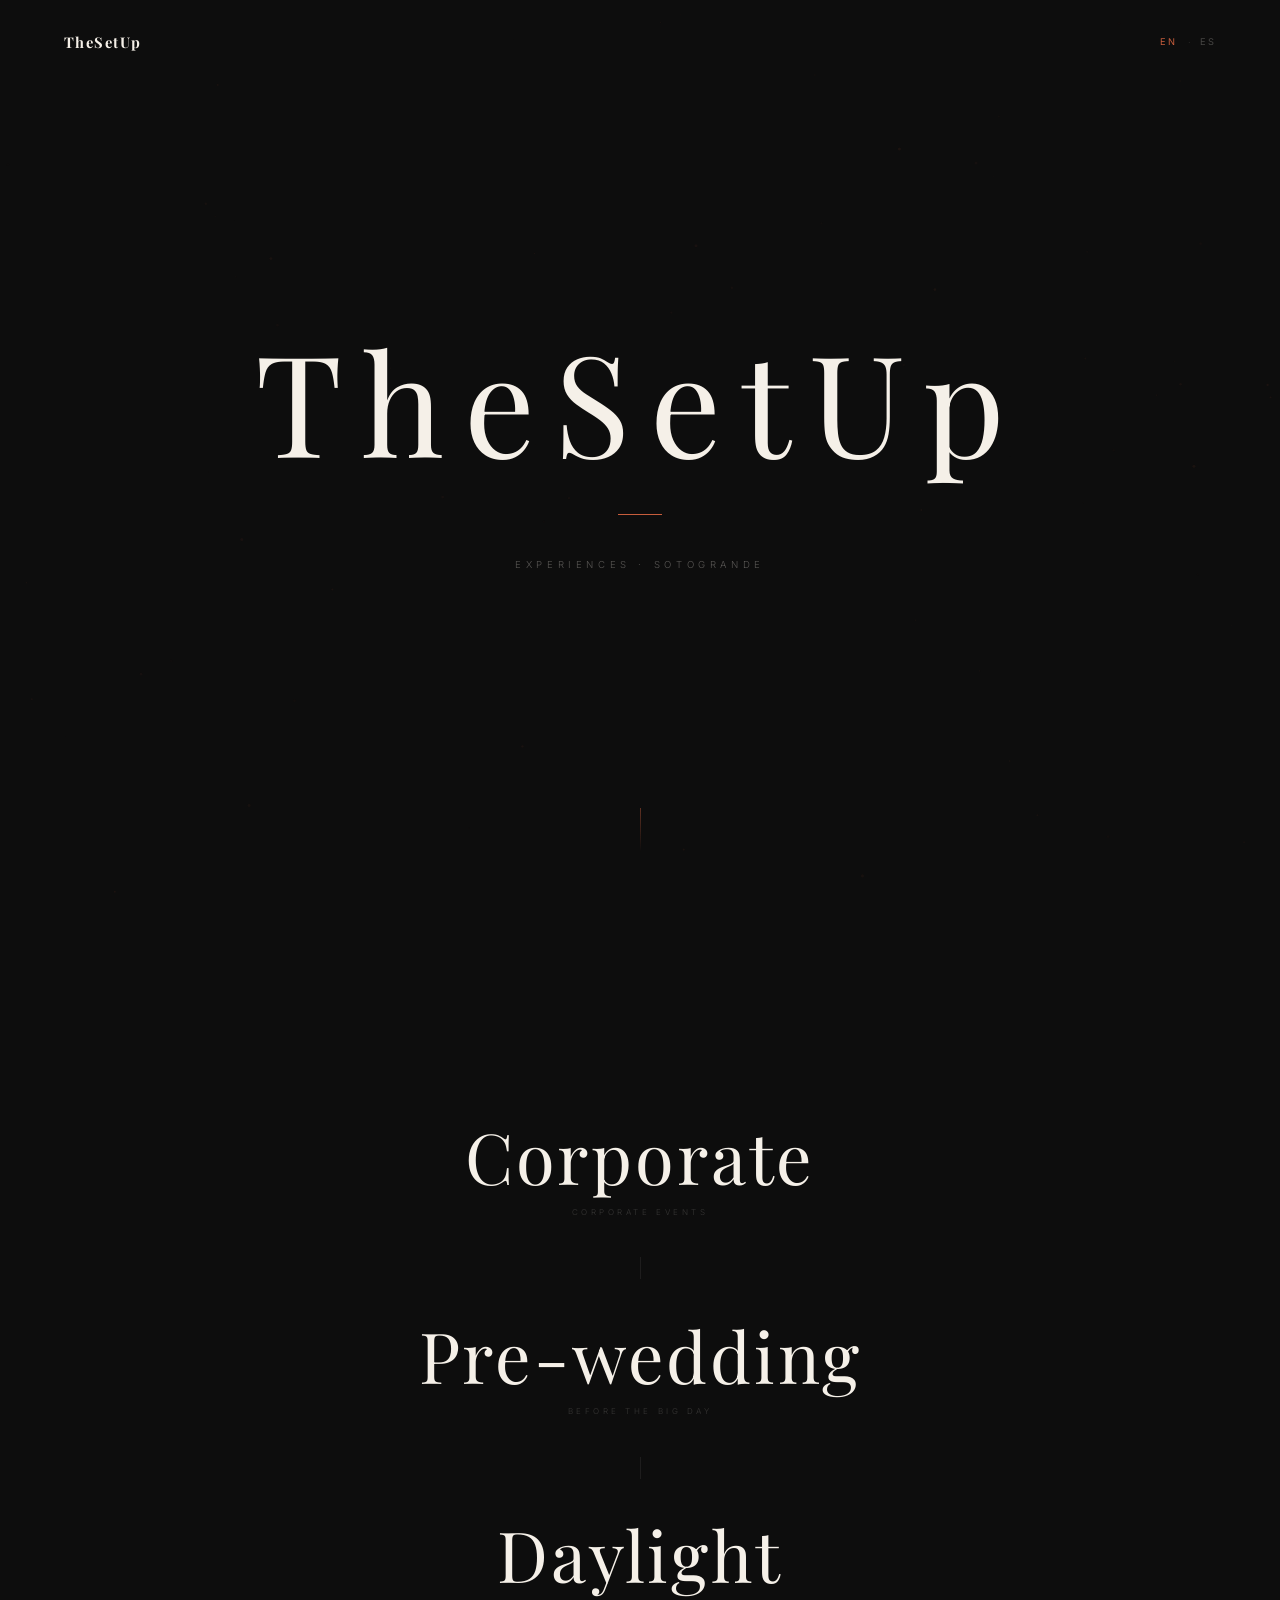
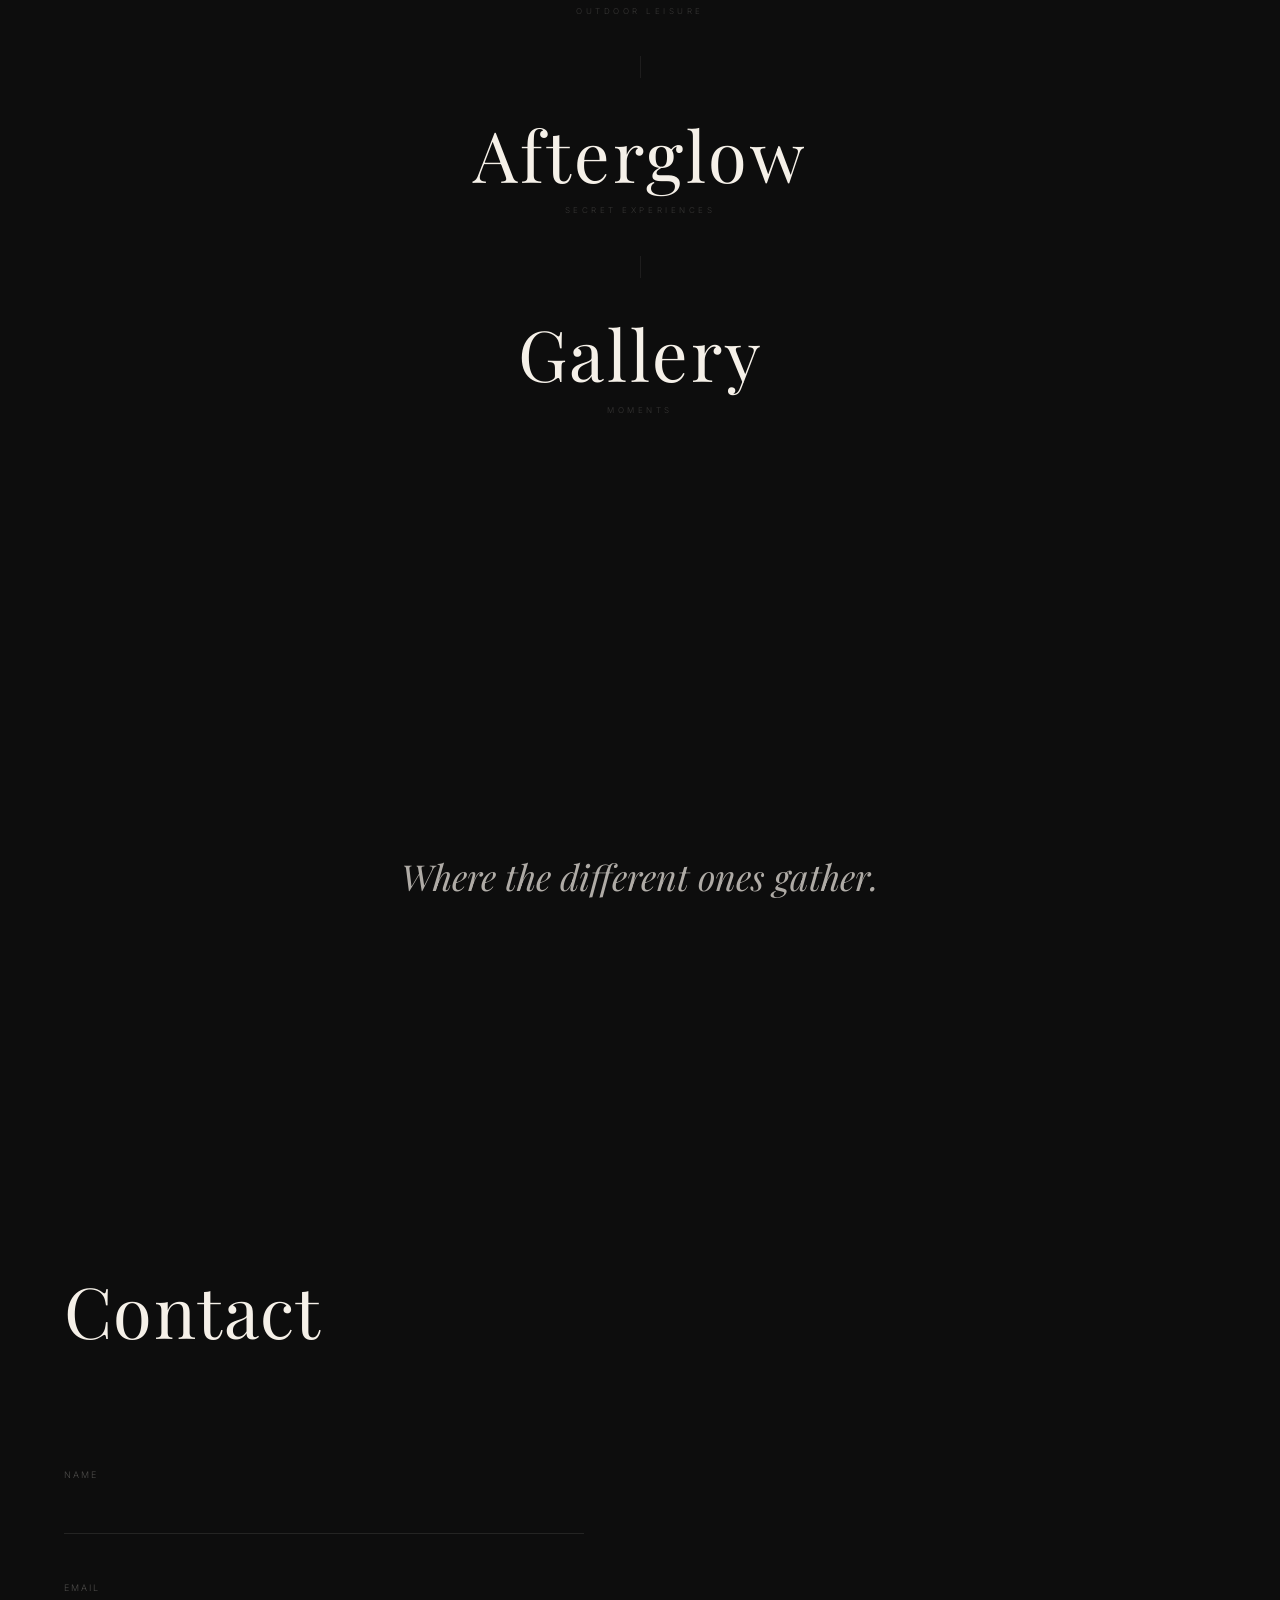
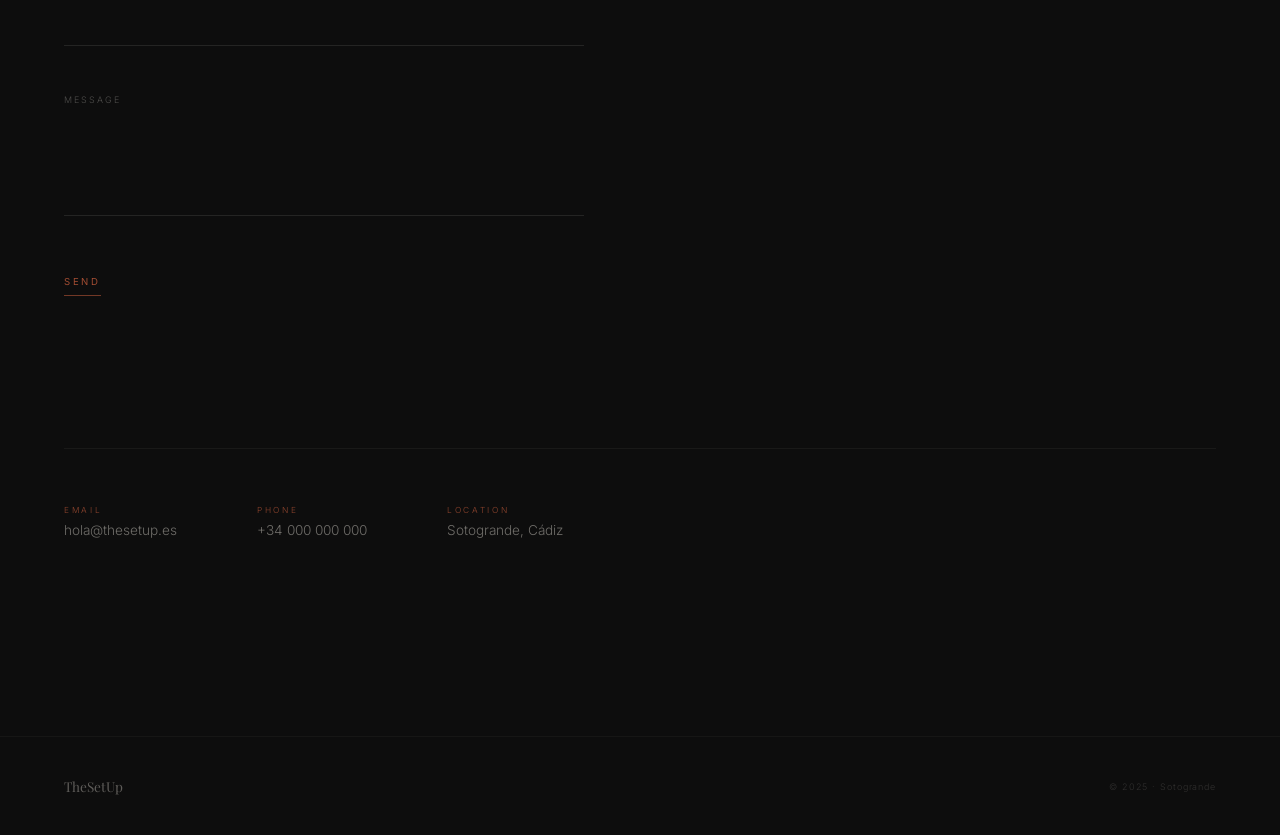
==== commit a35ca15d: "web multipagina con puertas finas" ====
--- a/index.html
+++ b/index.html
@@ -71,118 +71,72 @@
       animation: pulse 2.8s ease infinite;
     }
 
-    /* ── DOORS ────────────────────────────────────────── */
-    #doors { position: relative; z-index: 1; }
-
-    .doors-intro {
-      padding: 16vh 5vw 8vh;
-      text-align: center;
-    }
-
-    .doors-eyebrow {
-      font-size: .5rem;
-      letter-spacing: .38em;
-      text-transform: uppercase;
-      color: rgba(199,93,60,.45);
-      display: block;
-    }
-
-    .doors-grid {
-      display: grid;
-      grid-template-columns: repeat(2, 1fr);
-      gap: 1px;
-      background: rgba(245,240,232,.035);
-    }
-
-    .door {
+    /* ── DOORS (text only) ────────────────────────────── */
+    #doors {
+      padding: 20vh 5vw 22vh;
       position: relative;
-      aspect-ratio: 4 / 3;
-      overflow: hidden;
-      display: block;
-      text-decoration: none;
-      background: var(--bg);
-    }
-
-    .door-img {
-      position: absolute;
-      inset: 0;
-    }
-
-    .door-img img {
-      width: 100%;
-      height: 100%;
-      object-fit: cover;
-      filter: grayscale(100%) brightness(.42);
-      transition: filter .85s ease, transform .9s ease;
-      display: block;
-    }
-
-    .door:hover .door-img img,
-    .door:focus-visible .door-img img {
-      filter: grayscale(18%) brightness(.68);
-      transform: scale(1.04);
-    }
-
-    .door-overlay {
-      position: absolute;
-      inset: 0;
+      z-index: 1;
       display: flex;
       flex-direction: column;
-      justify-content: flex-end;
-      padding: clamp(1.4rem, 3vw, 2.4rem);
-      background: linear-gradient(
-        to top,
-        rgba(13,13,13,.9) 0%,
-        rgba(13,13,13,.28) 45%,
-        transparent 72%
-      );
-    }
-
-    .door-n {
+      align-items: center;
+    }
+
+    .door {
       display: block;
-      font-size: .46rem;
-      letter-spacing: .38em;
-      color: var(--tc);
-      margin-bottom: .65rem;
-    }
-
-    .door-h {
+      text-align: center;
+      text-decoration: none;
+      padding: 4.5vh 0;
+      width: 100%;
+      max-width: 680px;
+    }
+
+    .door-title {
       font-family: 'Playfair Display', serif;
-      font-size: clamp(1.45rem, 3vw, 2.7rem);
+      font-size: clamp(2.6rem, 5.5vw, 6.5rem);
       font-weight: 400;
       color: var(--fg);
-      line-height: 1.05;
       letter-spacing: .04em;
-    }
-
-    .door-arrow {
+      line-height: 1;
+      transition: color .5s ease;
+    }
+
+    .door-sub {
       display: block;
-      margin-top: .65rem;
-      font-size: .48rem;
-      letter-spacing: .22em;
+      margin-top: 1rem;
+      font-family: 'Inter', sans-serif;
+      font-size: .5rem;
+      letter-spacing: .44em;
       text-transform: uppercase;
-      color: rgba(199,93,60,.65);
-      transform: translateX(-6px);
-      opacity: 0;
-      transition: opacity .4s ease, transform .4s ease;
-    }
-
-    .door:hover .door-arrow,
-    .door:focus-visible .door-arrow { opacity: 1; transform: translateX(0); }
-
-    .door:focus-visible {
-      outline: 2px solid rgba(199,93,60,.55);
-      outline-offset: -2px;
-    }
-
-    @media (max-width: 768px) {
-      .doors-grid { grid-template-columns: 1fr; }
-      .door { aspect-ratio: 16 / 9; }
-    }
-
-    @media (max-width: 480px) {
-      .door { aspect-ratio: 3 / 2; }
-      .doors-intro { padding: 12vh 5vw 6vh; }
+      color: rgba(245,240,232,.18);
+      font-weight: 300;
+      transition: color .5s ease;
+    }
+
+    .door:hover .door-title,
+    .door:focus-visible .door-title { color: var(--tc); }
+
+    .door:hover .door-sub,
+    .door:focus-visible .door-sub { color: rgba(199,93,60,.55); }
+
+    .door:focus-visible { outline: none; }
+    .door:focus-visible .door-title {
+      text-decoration: underline;
+      text-underline-offset: 8px;
+      text-decoration-color: rgba(199,93,60,.4);
+    }
+
+    .door-sep {
+      display: block;
+      width: 1px;
+      height: 22px;
+      background: rgba(245,240,232,.07);
+      margin: 0 auto;
+    }
+
+    @media (max-width: 640px) {
+      #doors { padding: 14vh 5vw 16vh; }
+      .door  { padding: 3.5vh 0; }
+      .door-sep { height: 16px; }
     }
   </style>
 </head>
@@ -214,71 +168,56 @@
 
 <!-- ── DOORS ───────────────────────────────────────────── -->
 <section id="doors" aria-label="Experiencias">
-  <div class="doors-intro rv">
-    <span class="doors-eyebrow"
-          data-en="Choose your experience"
-          data-es="Elige tu experiencia">Choose your experience</span>
-  </div>
-
-  <div class="doors-grid">
-
-    <!-- 01 · Afterglow -->
-    <a href="afterglow.html" class="door" aria-label="Afterglow">
-      <div class="door-img">
-        <img src="https://images.unsplash.com/photo-1558618666-fcd25c85cd64?w=900&h=600&fit=crop&q=80"
-             alt="" role="presentation" loading="lazy">
-      </div>
-      <div class="door-overlay">
-        <span class="door-n" aria-hidden="true">01</span>
-        <h2 class="door-h">Afterglow</h2>
-        <span class="door-arrow" aria-hidden="true">→</span>
-      </div>
-    </a>
-
-    <!-- 02 · Corporativo -->
-    <a href="corporativo.html" class="door" aria-label="Corporativo">
-      <div class="door-img">
-        <img src="https://images.unsplash.com/photo-1414235077428-338989a2e8c0?w=900&h=600&fit=crop&q=80"
-             alt="" role="presentation" loading="lazy">
-      </div>
-      <div class="door-overlay">
-        <span class="door-n" aria-hidden="true">02</span>
-        <h2 class="door-h"
-            data-en="Corporate"
-            data-es="Corporativo">Corporate</h2>
-        <span class="door-arrow" aria-hidden="true">→</span>
-      </div>
-    </a>
-
-    <!-- 03 · Pre bodas -->
-    <a href="prebodas.html" class="door" aria-label="Pre bodas">
-      <div class="door-img">
-        <img src="https://images.unsplash.com/photo-1519225421980-715cb0215aed?w=900&h=600&fit=crop&q=80"
-             alt="" role="presentation" loading="lazy">
-      </div>
-      <div class="door-overlay">
-        <span class="door-n" aria-hidden="true">03</span>
-        <h2 class="door-h"
-            data-en="Pre-wedding"
-            data-es="Pre bodas">Pre-wedding</h2>
-        <span class="door-arrow" aria-hidden="true">→</span>
-      </div>
-    </a>
-
-    <!-- 04 · Daylight -->
-    <a href="daylight.html" class="door" aria-label="Daylight">
-      <div class="door-img">
-        <img src="https://images.unsplash.com/photo-1544551763-46a013bb70d5?w=900&h=600&fit=crop&q=80"
-             alt="" role="presentation" loading="lazy">
-      </div>
-      <div class="door-overlay">
-        <span class="door-n" aria-hidden="true">04</span>
-        <h2 class="door-h">Daylight</h2>
-        <span class="door-arrow" aria-hidden="true">→</span>
-      </div>
-    </a>
-
-  </div>
+
+  <a href="corporativo.html" class="door rv">
+    <h2 class="door-title"
+        data-en="Corporate"
+        data-es="Corporativo">Corporate</h2>
+    <span class="door-sub"
+          data-en="Corporate events"
+          data-es="Eventos de empresa">Corporate events</span>
+  </a>
+
+  <span class="door-sep rv d1" aria-hidden="true"></span>
+
+  <a href="prebodas.html" class="door rv d1">
+    <h2 class="door-title"
+        data-en="Pre-wedding"
+        data-es="Pre bodas">Pre-wedding</h2>
+    <span class="door-sub"
+          data-en="Before the big day"
+          data-es="Antes del gran día">Before the big day</span>
+  </a>
+
+  <span class="door-sep rv d2" aria-hidden="true"></span>
+
+  <a href="daylight.html" class="door rv d2">
+    <h2 class="door-title">Daylight</h2>
+    <span class="door-sub"
+          data-en="Outdoor leisure"
+          data-es="Ocio al aire libre">Outdoor leisure</span>
+  </a>
+
+  <span class="door-sep rv d3" aria-hidden="true"></span>
+
+  <a href="afterglow.html" class="door rv d3">
+    <h2 class="door-title">Afterglow</h2>
+    <span class="door-sub"
+          data-en="Secret experiences"
+          data-es="Experiencias secretas">Secret experiences</span>
+  </a>
+
+  <span class="door-sep rv d4" aria-hidden="true"></span>
+
+  <a href="galeria.html" class="door rv d4">
+    <h2 class="door-title"
+        data-en="Gallery"
+        data-es="Galería">Gallery</h2>
+    <span class="door-sub"
+          data-en="Moments"
+          data-es="Momentos">Moments</span>
+  </a>
+
 </section>
 
 <!-- ── SOTOGRANDE ──────────────────────────────────────── -->
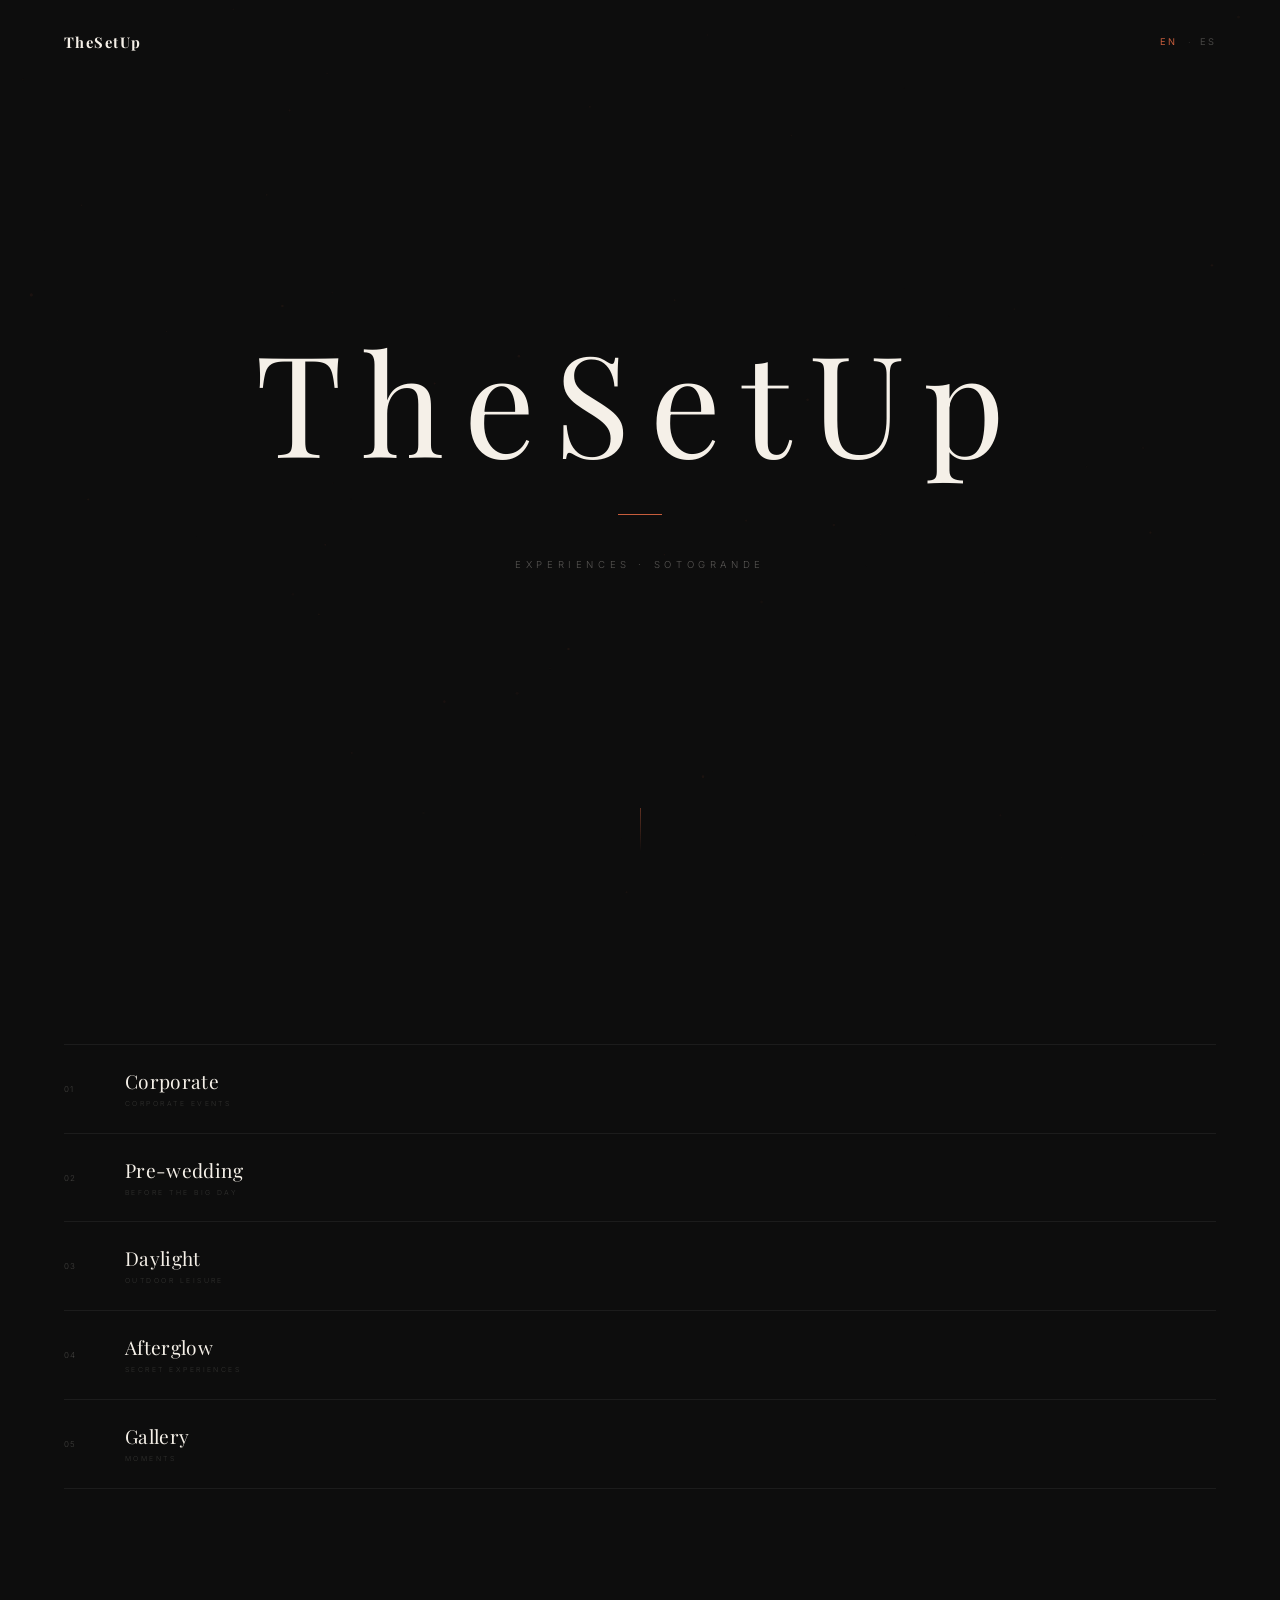
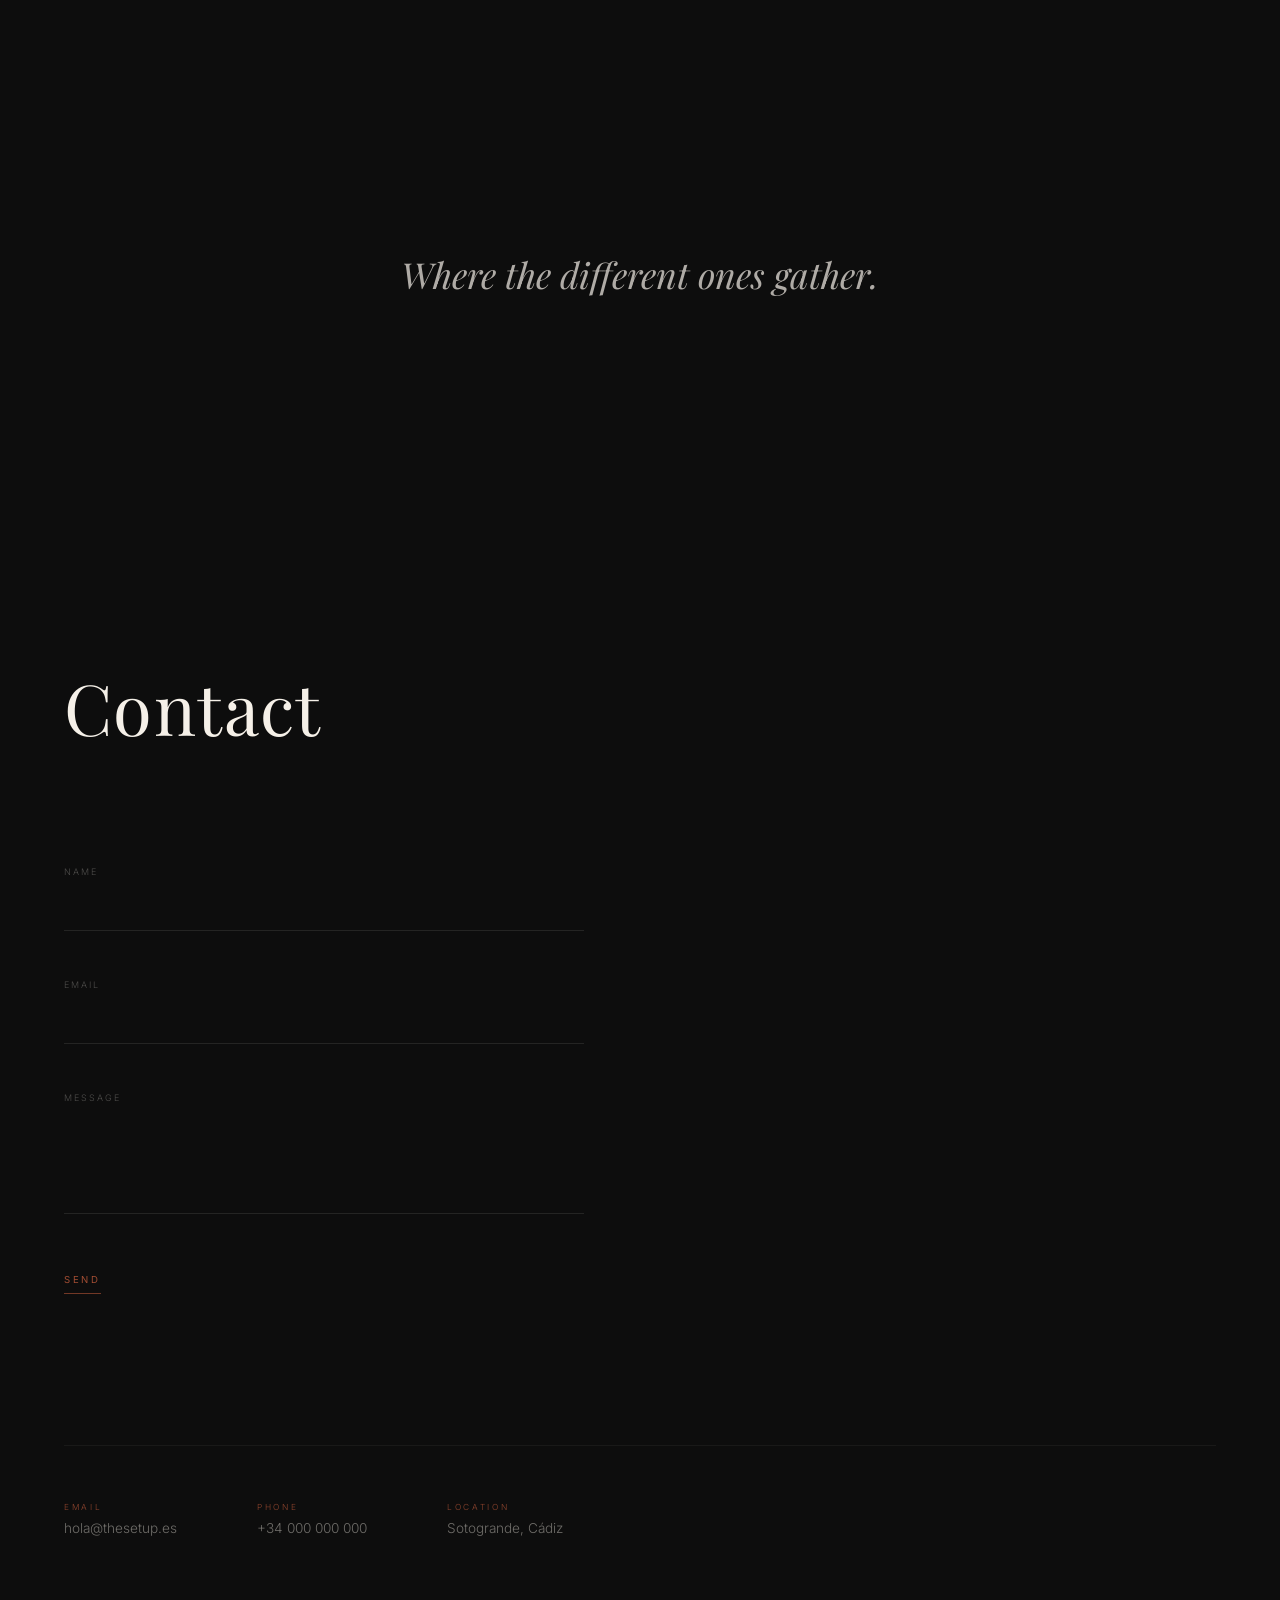
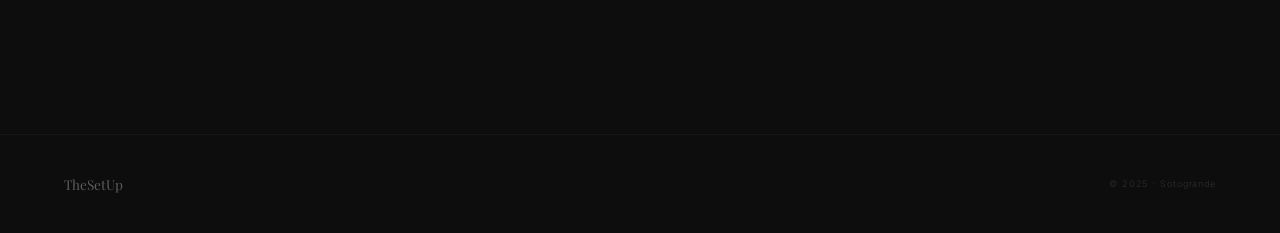
==== commit ae3a82b9: "web multipagina menu numerado" ====
--- a/index.html
+++ b/index.html
@@ -71,72 +71,94 @@
       animation: pulse 2.8s ease infinite;
     }
 
-    /* ── DOORS (text only) ────────────────────────────── */
+    /* ── DOORS LIST ───────────────────────────────────── */
     #doors {
-      padding: 20vh 5vw 22vh;
+      padding: 16vh 5vw 18vh;
       position: relative;
       z-index: 1;
+    }
+
+    .doors-list {
+      border-bottom: 1px solid #1c1c1c;
+    }
+
+    .door {
       display: flex;
-      flex-direction: column;
       align-items: center;
-    }
-
-    .door {
-      display: block;
-      text-align: center;
+      gap: 1.8rem;
+      padding: 1.55rem 0;
       text-decoration: none;
-      padding: 4.5vh 0;
-      width: 100%;
-      max-width: 680px;
-    }
+      border-top: 1px solid #1c1c1c;
+      transition: transform .4s ease;
+    }
+
+    .door:hover,
+    .door:focus-visible { transform: translateX(8px); }
+
+    .door-n {
+      flex: 0 0 2rem;
+      font-family: 'Inter', sans-serif;
+      font-size: .5rem;
+      letter-spacing: .18em;
+      color: rgba(245,240,232,.22);
+      font-weight: 300;
+      transition: color .4s ease;
+    }
+
+    .door-body { flex: 1; min-width: 0; }
 
     .door-title {
       font-family: 'Playfair Display', serif;
-      font-size: clamp(2.6rem, 5.5vw, 6.5rem);
+      font-size: 1.2rem;
       font-weight: 400;
       color: var(--fg);
-      letter-spacing: .04em;
-      line-height: 1;
-      transition: color .5s ease;
+      letter-spacing: .02em;
+      line-height: 1.2;
+      display: block;
+      transition: color .4s ease;
     }
 
     .door-sub {
       display: block;
-      margin-top: 1rem;
+      margin-top: .38rem;
       font-family: 'Inter', sans-serif;
-      font-size: .5rem;
-      letter-spacing: .44em;
+      font-size: .43rem;
+      letter-spacing: .36em;
       text-transform: uppercase;
-      color: rgba(245,240,232,.18);
+      color: rgba(245,240,232,.16);
       font-weight: 300;
-      transition: color .5s ease;
-    }
+      transition: color .4s ease;
+    }
+
+    .door-arrow {
+      flex: 0 0 auto;
+      font-size: .85rem;
+      color: var(--tc);
+      opacity: 0;
+      transform: translateX(-6px);
+      transition: opacity .4s ease, transform .4s ease;
+    }
+
+    .door:hover .door-n,
+    .door:focus-visible .door-n { color: var(--tc); }
 
     .door:hover .door-title,
     .door:focus-visible .door-title { color: var(--tc); }
 
     .door:hover .door-sub,
-    .door:focus-visible .door-sub { color: rgba(199,93,60,.55); }
-
-    .door:focus-visible { outline: none; }
-    .door:focus-visible .door-title {
-      text-decoration: underline;
-      text-underline-offset: 8px;
-      text-decoration-color: rgba(199,93,60,.4);
-    }
-
-    .door-sep {
-      display: block;
-      width: 1px;
-      height: 22px;
-      background: rgba(245,240,232,.07);
-      margin: 0 auto;
+    .door:focus-visible .door-sub { color: rgba(199,93,60,.62); }
+
+    .door:hover .door-arrow,
+    .door:focus-visible .door-arrow { opacity: 1; transform: translateX(0); }
+
+    .door:focus-visible {
+      outline: 1px solid rgba(199,93,60,.2);
+      outline-offset: 4px;
     }
 
     @media (max-width: 640px) {
-      #doors { padding: 14vh 5vw 16vh; }
-      .door  { padding: 3.5vh 0; }
-      .door-sep { height: 16px; }
+      #doors { padding: 12vh 5vw 14vh; }
+      .door  { padding: 1.3rem 0; gap: 1.2rem; }
     }
   </style>
 </head>
@@ -168,56 +190,70 @@
 
 <!-- ── DOORS ───────────────────────────────────────────── -->
 <section id="doors" aria-label="Experiencias">
-
-  <a href="corporativo.html" class="door rv">
-    <h2 class="door-title"
-        data-en="Corporate"
-        data-es="Corporativo">Corporate</h2>
-    <span class="door-sub"
-          data-en="Corporate events"
-          data-es="Eventos de empresa">Corporate events</span>
-  </a>
-
-  <span class="door-sep rv d1" aria-hidden="true"></span>
-
-  <a href="prebodas.html" class="door rv d1">
-    <h2 class="door-title"
-        data-en="Pre-wedding"
-        data-es="Pre bodas">Pre-wedding</h2>
-    <span class="door-sub"
-          data-en="Before the big day"
-          data-es="Antes del gran día">Before the big day</span>
-  </a>
-
-  <span class="door-sep rv d2" aria-hidden="true"></span>
-
-  <a href="daylight.html" class="door rv d2">
-    <h2 class="door-title">Daylight</h2>
-    <span class="door-sub"
-          data-en="Outdoor leisure"
-          data-es="Ocio al aire libre">Outdoor leisure</span>
-  </a>
-
-  <span class="door-sep rv d3" aria-hidden="true"></span>
-
-  <a href="afterglow.html" class="door rv d3">
-    <h2 class="door-title">Afterglow</h2>
-    <span class="door-sub"
-          data-en="Secret experiences"
-          data-es="Experiencias secretas">Secret experiences</span>
-  </a>
-
-  <span class="door-sep rv d4" aria-hidden="true"></span>
-
-  <a href="galeria.html" class="door rv d4">
-    <h2 class="door-title"
-        data-en="Gallery"
-        data-es="Galería">Gallery</h2>
-    <span class="door-sub"
-          data-en="Moments"
-          data-es="Momentos">Moments</span>
-  </a>
-
+  <div class="doors-list">
+
+    <a href="corporativo.html" class="door rv">
+      <span class="door-n" aria-hidden="true">01</span>
+      <div class="door-body">
+        <span class="door-title"
+              data-en="Corporate"
+              data-es="Corporativo">Corporate</span>
+        <span class="door-sub"
+              data-en="Corporate events"
+              data-es="Eventos de empresa">Corporate events</span>
+      </div>
+      <span class="door-arrow" aria-hidden="true">→</span>
+    </a>
+
+    <a href="prebodas.html" class="door rv d1">
+      <span class="door-n" aria-hidden="true">02</span>
+      <div class="door-body">
+        <span class="door-title"
+              data-en="Pre-wedding"
+              data-es="Pre bodas">Pre-wedding</span>
+        <span class="door-sub"
+              data-en="Before the big day"
+              data-es="Antes del gran día">Before the big day</span>
+      </div>
+      <span class="door-arrow" aria-hidden="true">→</span>
+    </a>
+
+    <a href="daylight.html" class="door rv d2">
+      <span class="door-n" aria-hidden="true">03</span>
+      <div class="door-body">
+        <span class="door-title">Daylight</span>
+        <span class="door-sub"
+              data-en="Outdoor leisure"
+              data-es="Ocio al aire libre">Outdoor leisure</span>
+      </div>
+      <span class="door-arrow" aria-hidden="true">→</span>
+    </a>
+
+    <a href="afterglow.html" class="door rv d3">
+      <span class="door-n" aria-hidden="true">04</span>
+      <div class="door-body">
+        <span class="door-title">Afterglow</span>
+        <span class="door-sub"
+              data-en="Secret experiences"
+              data-es="Experiencias secretas">Secret experiences</span>
+      </div>
+      <span class="door-arrow" aria-hidden="true">→</span>
+    </a>
+
+    <a href="galeria.html" class="door rv d4">
+      <span class="door-n" aria-hidden="true">05</span>
+      <div class="door-body">
+        <span class="door-title"
+              data-en="Gallery"
+              data-es="Galería">Gallery</span>
+        <span class="door-sub"
+              data-en="Moments"
+              data-es="Momentos">Moments</span>
+      </div>
+      <span class="door-arrow" aria-hidden="true">→</span>
+    </a>
+
+  </div>
 </section>
 
 <!-- ── SOTOGRANDE ──────────────────────────────────────── -->
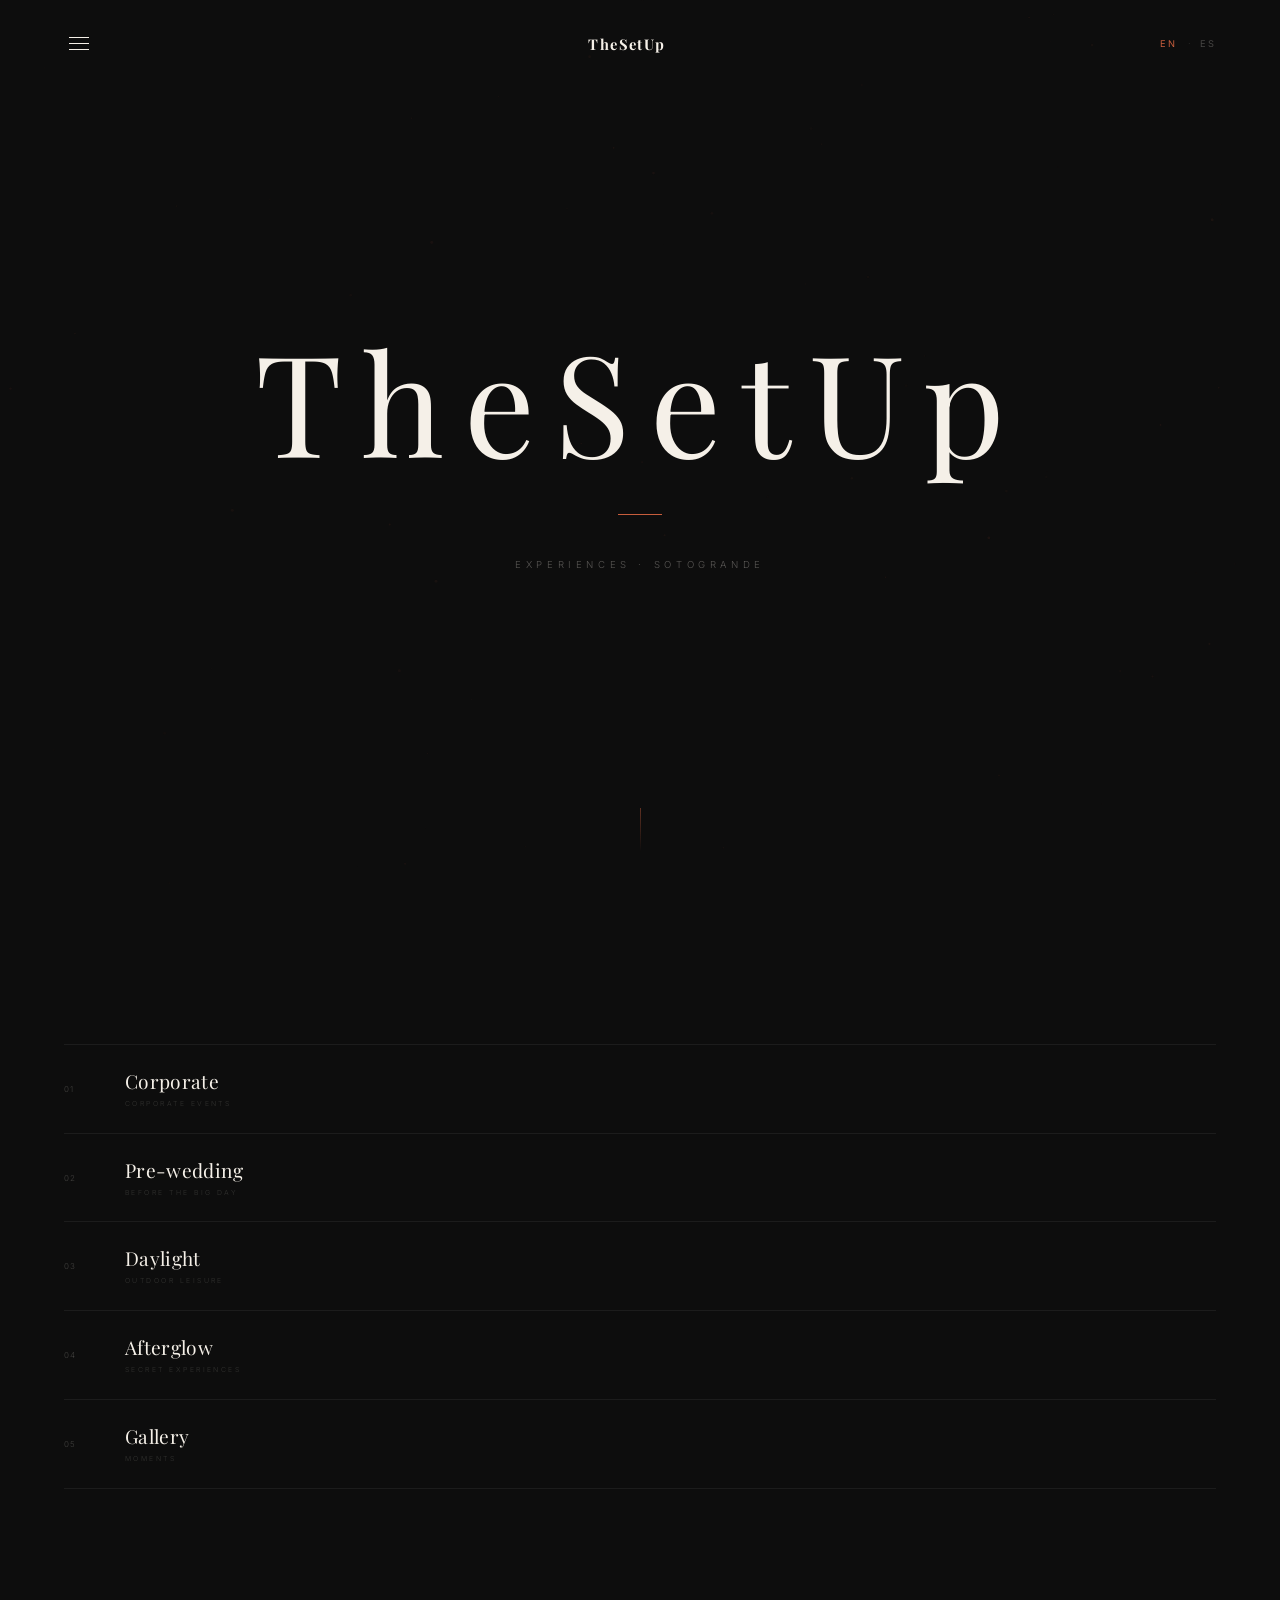
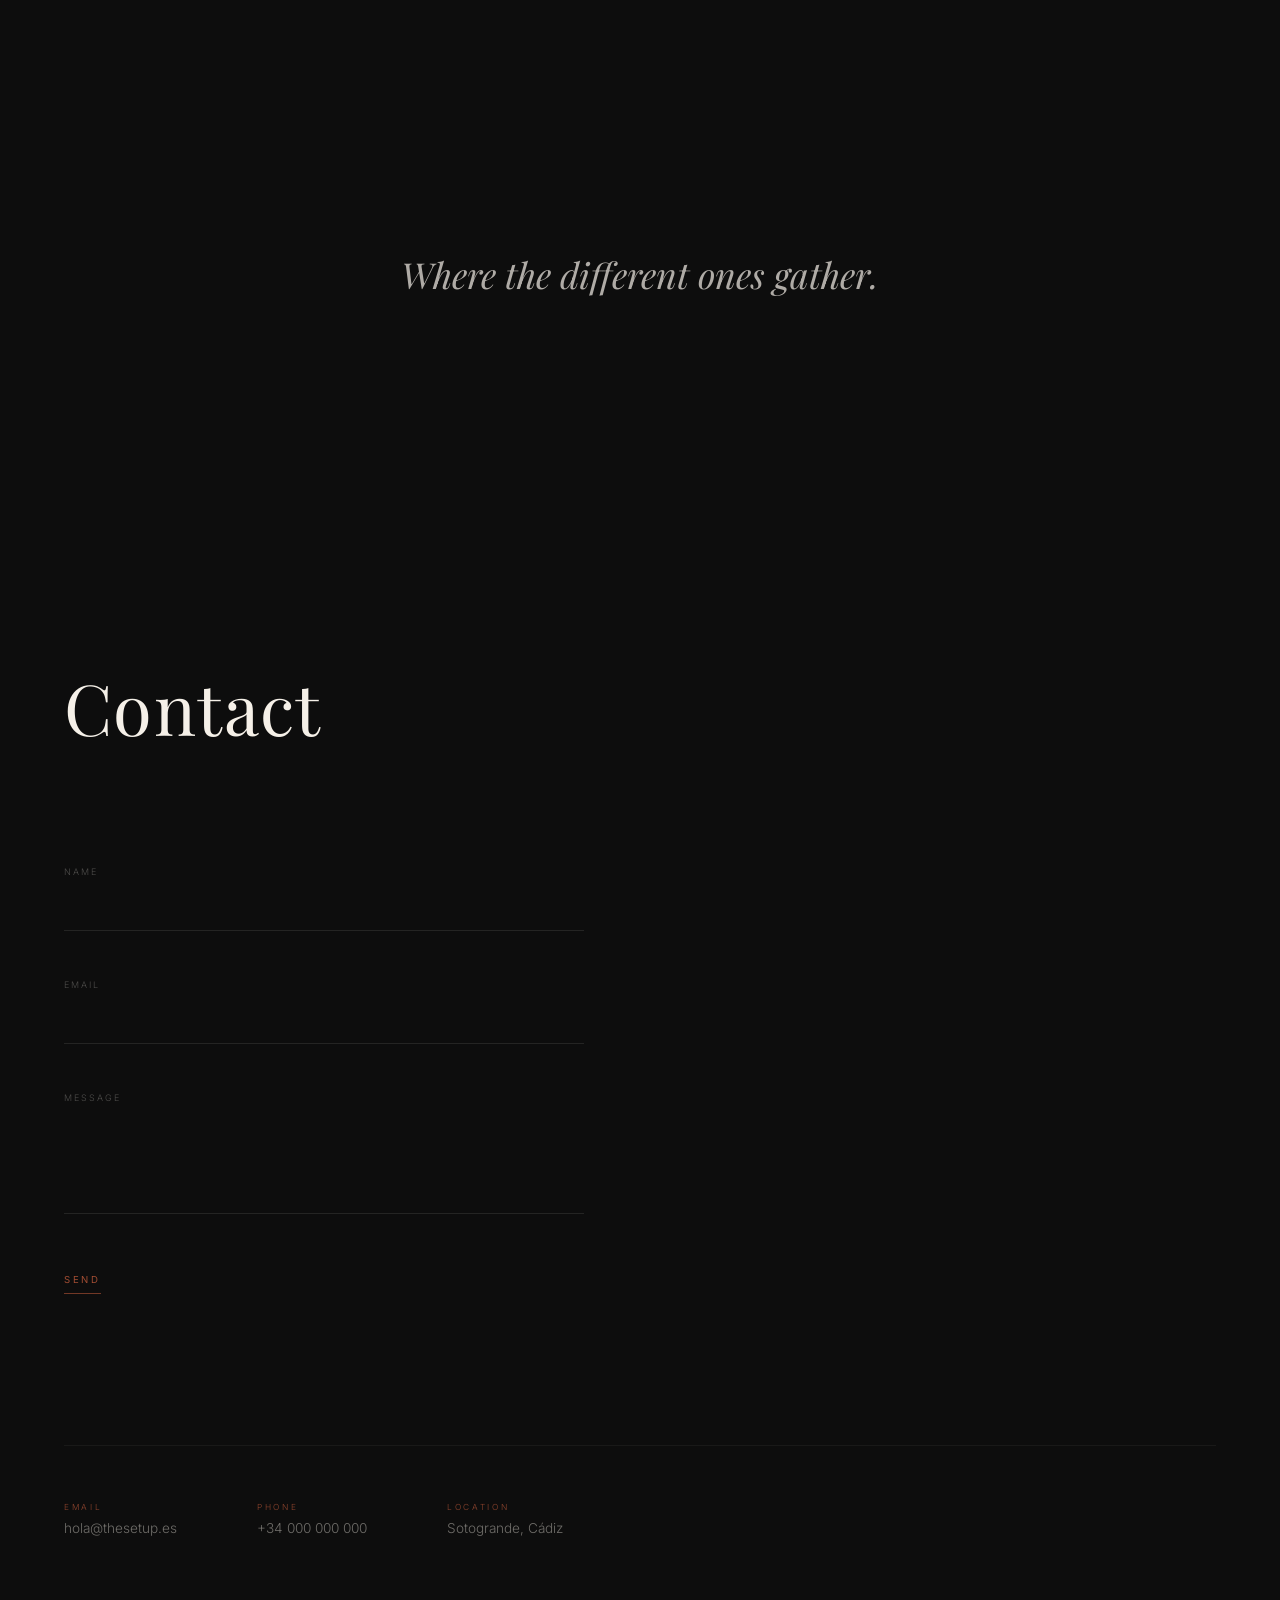
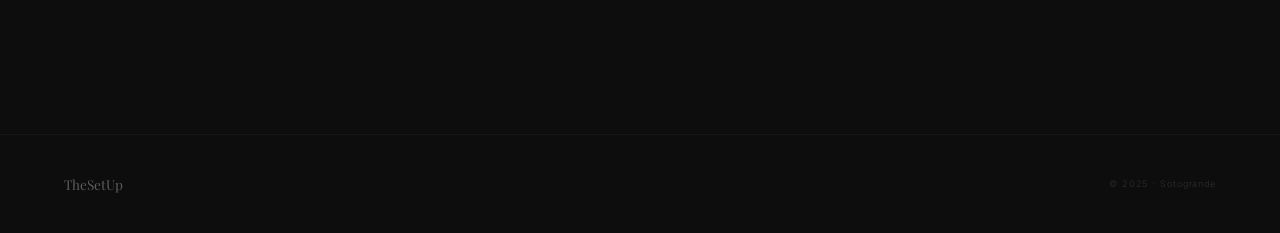
==== commit b08602f1: "anadir menu lateral a todas las paginas" ====
--- a/index.html
+++ b/index.html
@@ -168,6 +168,11 @@
 
 <!-- ── HEADER ──────────────────────────────────────────── -->
 <header>
+  <button class="nav-toggle" id="navToggle" aria-label="Menu" aria-expanded="false" aria-controls="sideNav">
+    <span class="burger-bar"></span>
+    <span class="burger-bar"></span>
+    <span class="burger-bar"></span>
+  </button>
   <a href="index.html" class="wordmark" id="wm" style="opacity:0" aria-label="TheSetUp — inicio">TheSetUp</a>
   <nav class="lang" aria-label="Language / Idioma">
     <button class="lang-btn on" data-lang="en" aria-label="Switch to English" aria-pressed="true">EN</button>
@@ -175,6 +180,48 @@
     <button class="lang-btn" data-lang="es" aria-label="Cambiar a español" aria-pressed="false">ES</button>
   </nav>
 </header>
+
+<!-- ── NAV SCRIM + SIDE PANEL ──────────────────────────── -->
+<div class="nav-scrim" id="navScrim" aria-hidden="true"></div>
+<nav class="side-nav" id="sideNav" aria-label="Main navigation" aria-hidden="true">
+  <ul class="snav-list">
+    <li class="snav-item">
+      <a href="corporativo.html" class="snav-link">
+        <span class="snav-n" aria-hidden="true">01</span>
+        <span class="snav-title" data-en="Corporate" data-es="Corporativo">Corporate</span>
+      </a>
+    </li>
+    <li class="snav-item">
+      <a href="prebodas.html" class="snav-link">
+        <span class="snav-n" aria-hidden="true">02</span>
+        <span class="snav-title" data-en="Pre-wedding" data-es="Pre bodas">Pre-wedding</span>
+      </a>
+    </li>
+    <li class="snav-item">
+      <a href="daylight.html" class="snav-link">
+        <span class="snav-n" aria-hidden="true">03</span>
+        <span class="snav-title">Daylight</span>
+      </a>
+    </li>
+    <li class="snav-item">
+      <a href="afterglow.html" class="snav-link">
+        <span class="snav-n" aria-hidden="true">04</span>
+        <span class="snav-title">Afterglow</span>
+      </a>
+    </li>
+    <li class="snav-item">
+      <a href="galeria.html" class="snav-link">
+        <span class="snav-n" aria-hidden="true">05</span>
+        <span class="snav-title" data-en="Gallery" data-es="Galería">Gallery</span>
+      </a>
+    </li>
+  </ul>
+  <div class="snav-footer">
+    <a href="index.html" class="snav-foot-link" data-en="Home" data-es="Inicio">Home</a>
+    <span class="snav-foot-sep" aria-hidden="true">·</span>
+    <a href="index.html#contact" class="snav-foot-link" data-en="Contact" data-es="Contacto">Contact</a>
+  </div>
+</nav>
 
 <!-- ── HERO ────────────────────────────────────────────── -->
 <section id="hero" aria-label="TheSetUp">
@@ -462,6 +509,34 @@
     form._t = setTimeout(() => { fmsg.style.opacity = '0'; }, 5500);
   });
 }
+
+/* ══ SIDE NAV ══════════════════════════════════════════ */
+(function() {
+  const toggle = document.getElementById('navToggle');
+  const panel  = document.getElementById('sideNav');
+  const scrim  = document.getElementById('navScrim');
+  let navOpen  = false;
+
+  function openNav() {
+    navOpen = true;
+    panel.classList.add('open');
+    scrim.classList.add('open');
+    toggle.setAttribute('aria-expanded', 'true');
+    panel.setAttribute('aria-hidden', 'false');
+    document.body.style.overflow = 'hidden';
+  }
+  function closeNav() {
+    navOpen = false;
+    panel.classList.remove('open');
+    scrim.classList.remove('open');
+    toggle.setAttribute('aria-expanded', 'false');
+    panel.setAttribute('aria-hidden', 'true');
+    document.body.style.overflow = '';
+  }
+  toggle.addEventListener('click', () => navOpen ? closeNav() : openNav());
+  scrim.addEventListener('click', closeNav);
+  document.addEventListener('keydown', e => { if (e.key === 'Escape' && navOpen) closeNav(); });
+})();
 </script>
 </body>
 </html>
--- a/styles.css
+++ b/styles.css
@@ -50,7 +50,7 @@
 header {
   position: fixed;
   top: 0; left: 0; right: 0;
-  z-index: 500;
+  z-index: 900;
   display: flex;
   justify-content: space-between;
   align-items: center;
@@ -362,6 +362,7 @@
     animation-delay:    .01ms !important;
     transition-duration:.01ms !important;
   }
+  .side-nav, .nav-scrim, .burger-bar, .snav-link { transition-duration: .01ms !important; }
   .rv, .ag-rv, .ag-entry-rv {
     opacity: 1 !important;
     transform: none !important;
@@ -373,6 +374,140 @@
   #cvs { display: none; }
 }
 
+/* ── NAV TOGGLE (hamburger / X) ───────────────────────── */
+.nav-toggle {
+  background: none;
+  border: none;
+  cursor: pointer;
+  padding: 5px;
+  display: flex;
+  flex-direction: column;
+  align-items: flex-start;
+  justify-content: center;
+  gap: 5px;
+  flex-shrink: 0;
+}
+
+.burger-bar {
+  display: block;
+  width: 20px;
+  height: 1px;
+  background: #f5f0e8;
+  transition: transform .35s ease, opacity .35s ease;
+  transform-origin: center;
+}
+
+.nav-toggle[aria-expanded="true"] .burger-bar:nth-child(1) {
+  transform: translateY(6px) rotate(45deg);
+}
+.nav-toggle[aria-expanded="true"] .burger-bar:nth-child(2) {
+  opacity: 0;
+  transform: scaleX(0);
+}
+.nav-toggle[aria-expanded="true"] .burger-bar:nth-child(3) {
+  transform: translateY(-6px) rotate(-45deg);
+}
+
+/* ── NAV SCRIM ─────────────────────────────────────────── */
+.nav-scrim {
+  position: fixed;
+  inset: 0;
+  background: rgba(0,0,0,.55);
+  opacity: 0;
+  pointer-events: none;
+  z-index: 700;
+  transition: opacity .45s ease;
+}
+.nav-scrim.open { opacity: 1; pointer-events: auto; }
+
+/* ── SIDE NAV PANEL ────────────────────────────────────── */
+.side-nav {
+  position: fixed;
+  top: 0; left: 0;
+  height: 100%;
+  width: 300px;
+  max-width: 85vw;
+  background: #0d0d0d;
+  border-right: 1px solid rgba(199,93,60,.18);
+  z-index: 800;
+  transform: translateX(-100%);
+  transition: transform .45s ease;
+  display: flex;
+  flex-direction: column;
+  padding: 6.5rem 0 3rem;
+  overflow-y: auto;
+}
+.side-nav.open { transform: translateX(0); }
+
+.snav-list { list-style: none; flex: 1; }
+
+.snav-item { border-top: 1px solid rgba(245,240,232,.06); }
+.snav-item:last-child { border-bottom: 1px solid rgba(245,240,232,.06); }
+
+.snav-link {
+  display: flex;
+  align-items: center;
+  gap: 1.2rem;
+  padding: 1.25rem 2.2rem;
+  text-decoration: none;
+  transition: transform .35s ease;
+}
+.snav-link:hover,
+.snav-link:focus-visible { transform: translateX(6px); }
+.snav-link:focus-visible {
+  outline: 1px solid rgba(199,93,60,.25);
+  outline-offset: -2px;
+}
+
+.snav-n {
+  font-family: 'Inter', sans-serif;
+  font-size: .46rem;
+  letter-spacing: .22em;
+  color: rgba(245,240,232,.22);
+  flex-shrink: 0;
+  transition: color .35s ease;
+}
+
+.snav-title {
+  font-family: 'Playfair Display', serif;
+  font-size: 1.1rem;
+  font-weight: 400;
+  color: var(--fg);
+  letter-spacing: .02em;
+  transition: color .35s ease;
+}
+
+.snav-link:hover .snav-n,
+.snav-link:focus-visible .snav-n,
+.snav-link:hover .snav-title,
+.snav-link:focus-visible .snav-title { color: var(--tc); }
+
+.snav-footer {
+  padding: 2rem 2.2rem 0;
+  border-top: 1px solid rgba(245,240,232,.04);
+  margin-top: 2rem;
+  display: flex;
+  align-items: center;
+  gap: .9rem;
+}
+
+.snav-foot-link {
+  font-family: 'Inter', sans-serif;
+  font-size: .52rem;
+  letter-spacing: .2em;
+  text-transform: uppercase;
+  color: rgba(245,240,232,.25);
+  text-decoration: none;
+  transition: color .3s ease;
+}
+.snav-foot-link:hover { color: var(--tc); }
+
+.snav-foot-sep {
+  font-size: .5rem;
+  color: rgba(245,240,232,.1);
+  user-select: none;
+}
+
 /* ── RESPONSIVE ────────────────────────────────────────── */
 @media (max-width: 900px) {
   .srv-blocks { grid-template-columns: 1fr; }
